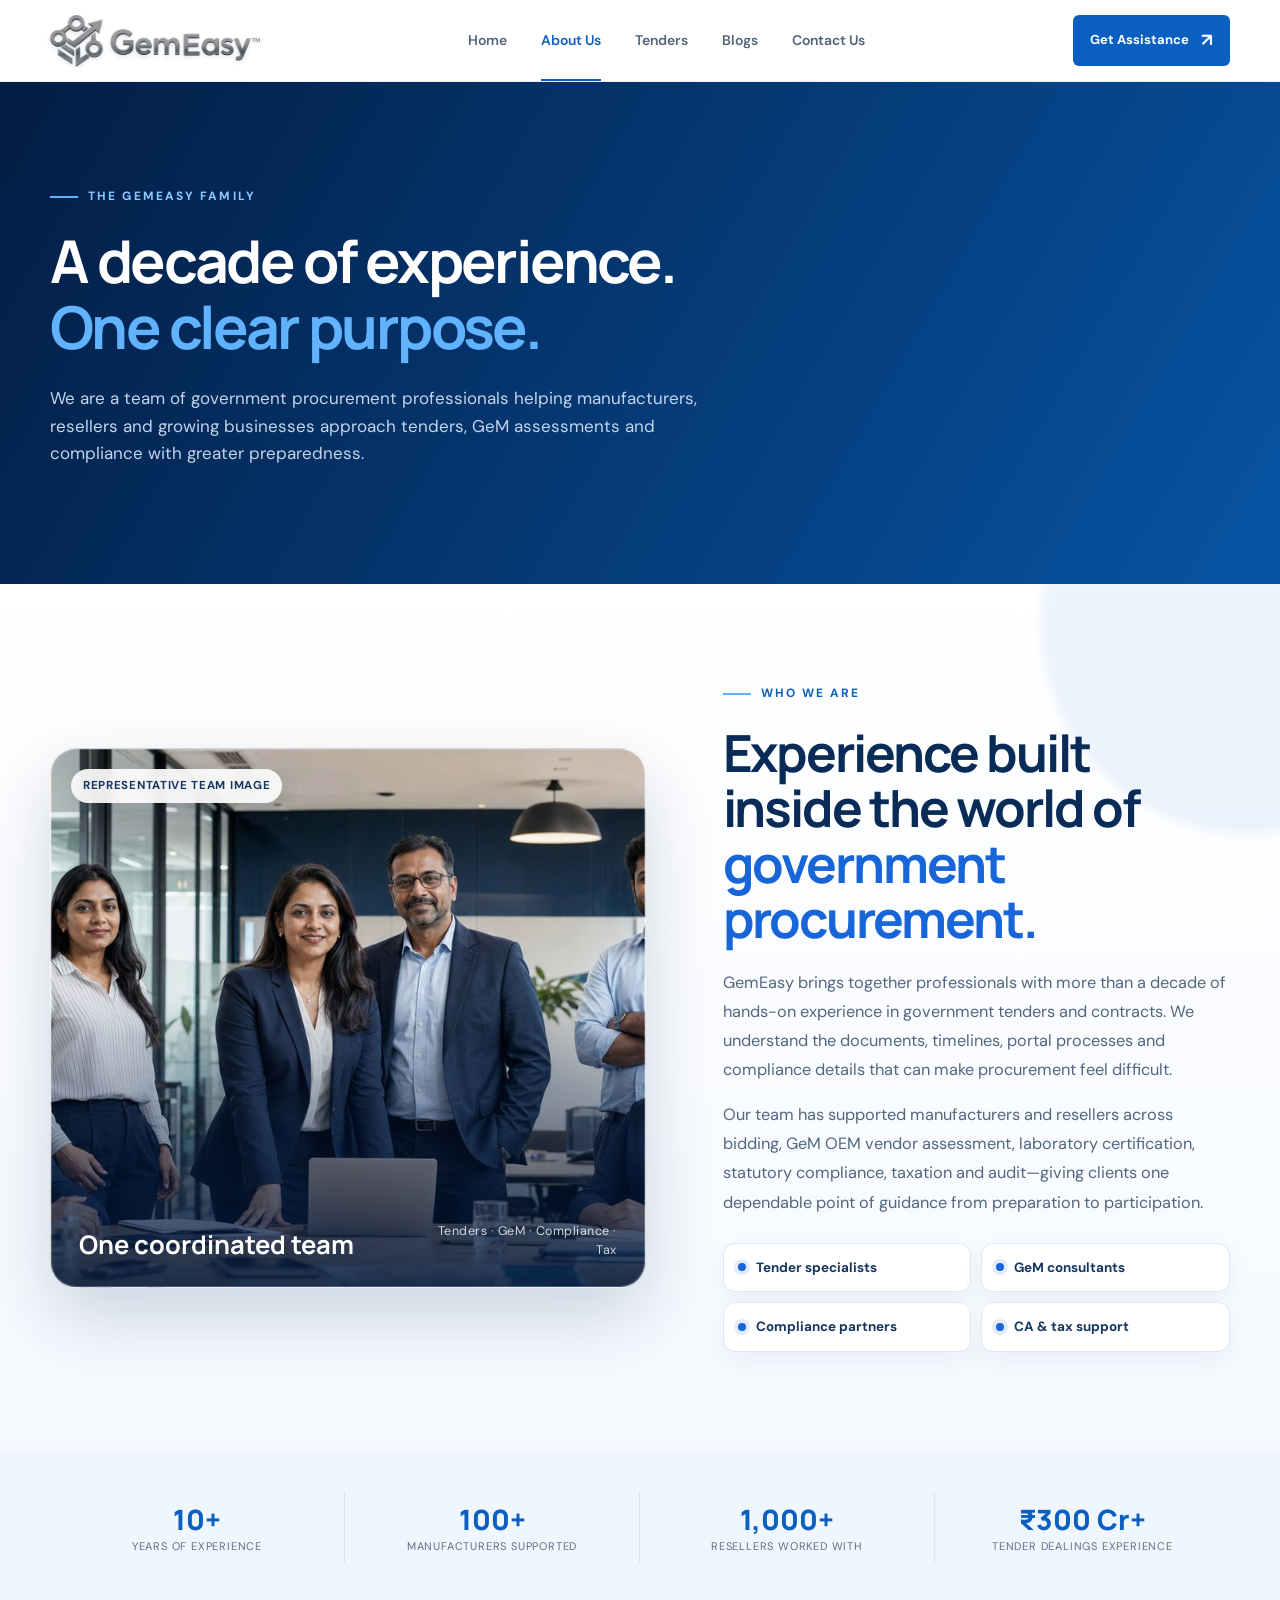
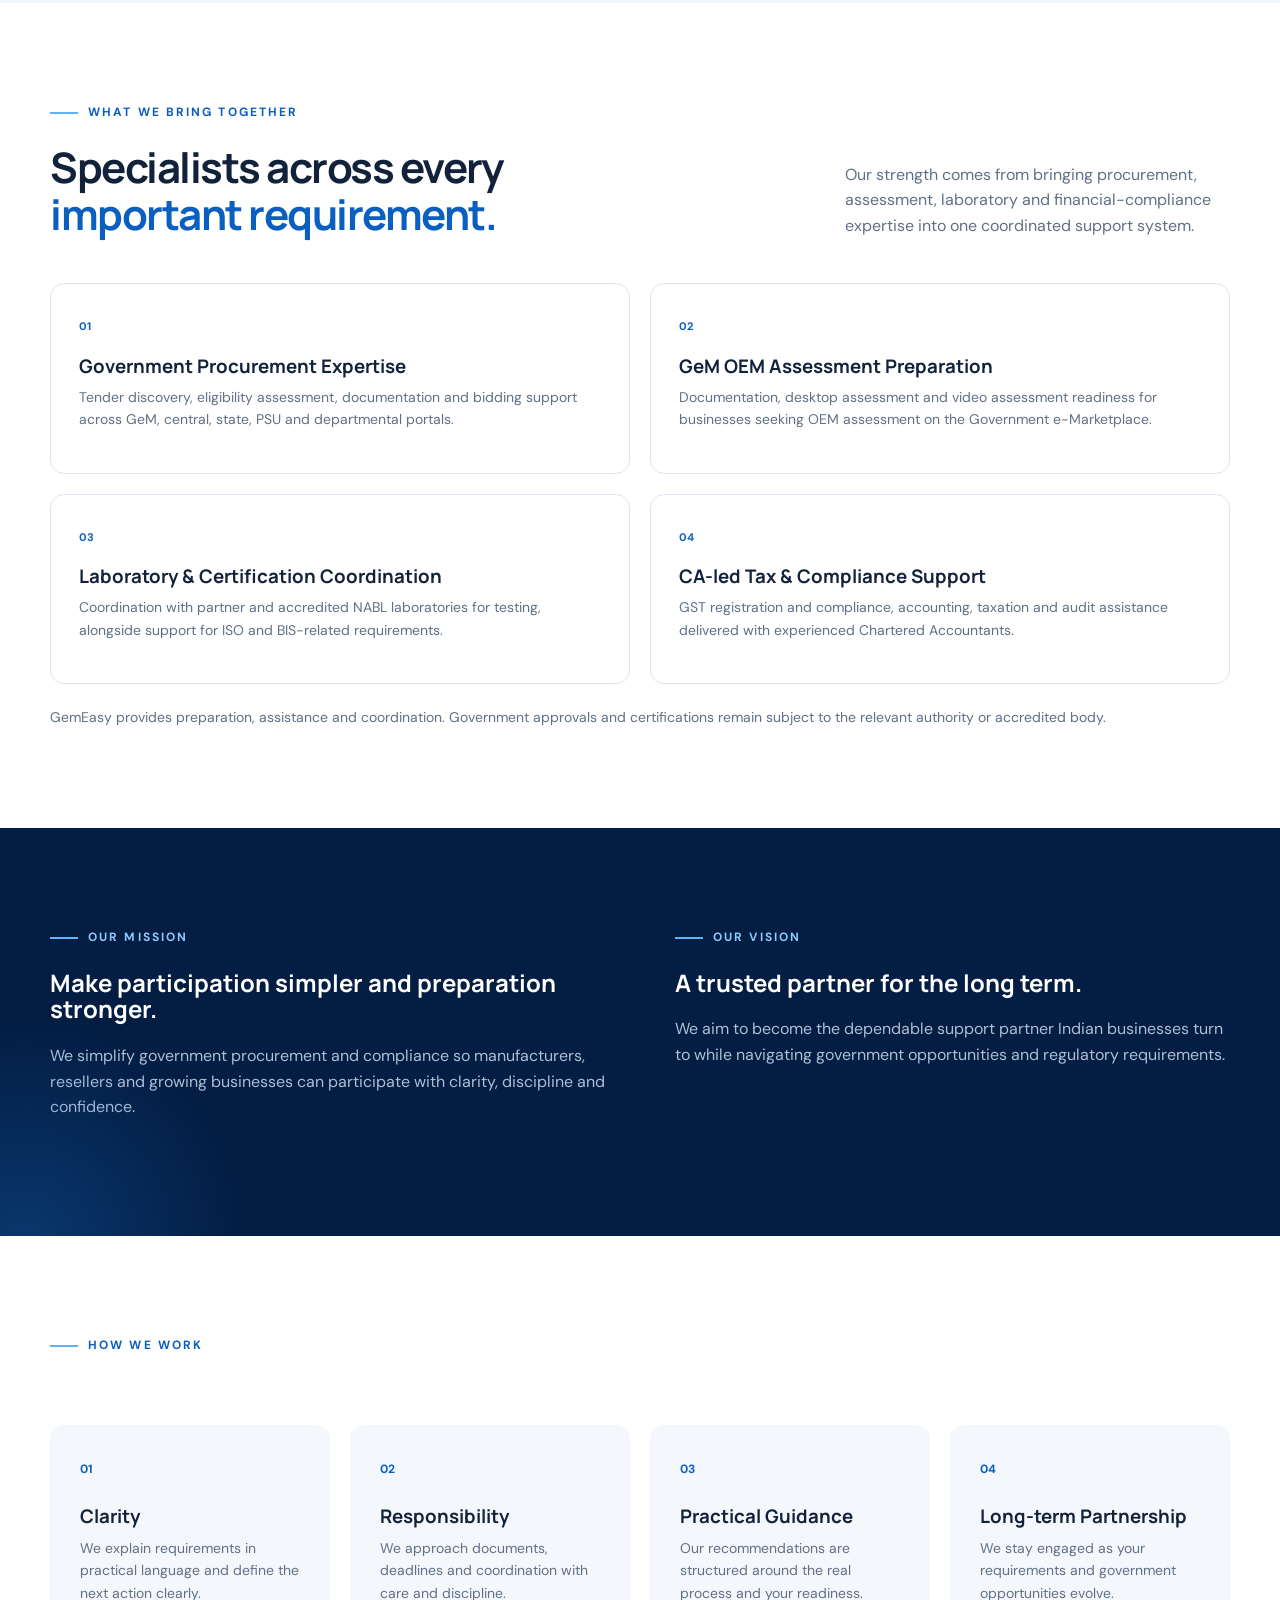
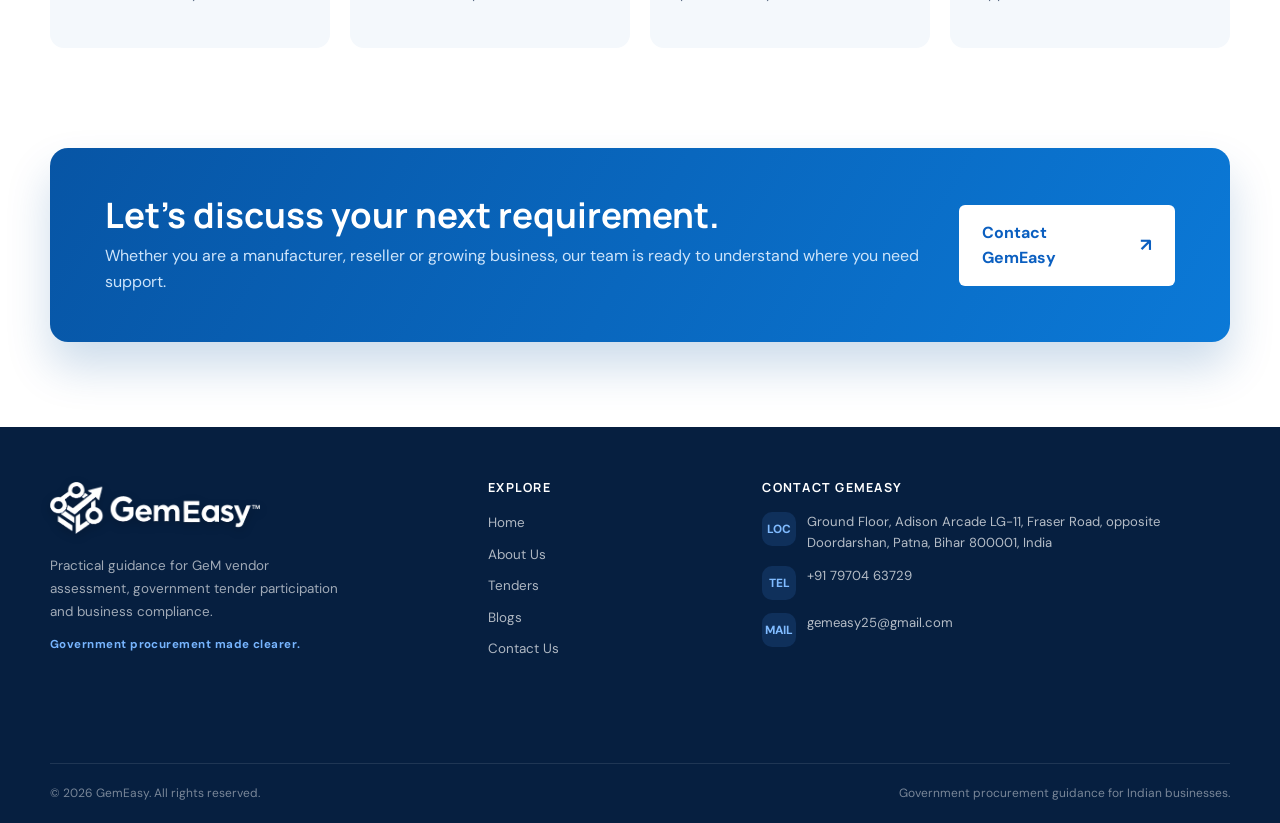
==== about.html @ d72994c8 "Load restored About page design" ====
<!doctype html><html lang="en-IN"><head><meta charset="UTF-8"><meta name="viewport" content="width=device-width,initial-scale=1"><title>About GemEasy | GeM & Government Tender Consultants</title><meta name="description" content="Meet GemEasy’s government procurement specialists with 10+ years of experience supporting manufacturers and resellers across GeM, tenders and compliance."><meta name="robots" content="index,follow,max-image-preview:large,max-snippet:-1,max-video-preview:-1"><link rel="canonical" href="https://junaitmallick123.github.io/gemeasy-website/about.html"><link rel="alternate" hreflang="en-in" href="https://junaitmallick123.github.io/gemeasy-website/about.html"><meta property="og:locale" content="en_IN"><meta property="og:type" content="website"><meta property="og:site_name" content="GemEasy"><meta property="og:title" content="About GemEasy | GeM & Government Tender Consultants"><meta property="og:description" content="Meet GemEasy’s government procurement specialists with 10+ years of experience supporting manufacturers and resellers across GeM, tenders and compliance."><meta property="og:url" content="https://junaitmallick123.github.io/gemeasy-website/about.html"><meta property="og:image" content="https://junaitmallick123.github.io/gemeasy-website/assets/gemeasy-logo.png"><meta property="og:image:alt" content="GemEasy government procurement consultancy"><meta name="twitter:card" content="summary_large_image"><meta name="twitter:title" content="About GemEasy | GeM & Government Tender Consultants"><meta name="twitter:description" content="Meet GemEasy’s government procurement specialists with 10+ years of experience supporting manufacturers and resellers across GeM, tenders and compliance."><meta name="twitter:image" content="https://junaitmallick123.github.io/gemeasy-website/assets/gemeasy-logo.png"><meta name="theme-color" content="#073f80"><link rel="icon" href="assets/gemeasy-logo.png" type="image/png"><link rel="manifest" href="site.webmanifest"><script type="application/ld+json">{"@context":"https://schema.org","@type":"AboutPage","@id":"https://junaitmallick123.github.io/gemeasy-website/about.html#webpage","url":"https://junaitmallick123.github.io/gemeasy-website/about.html","name":"About GemEasy","description":"Government procurement specialists supporting Indian manufacturers and resellers.","mainEntity":{"@id":"https://junaitmallick123.github.io/gemeasy-website/#organization"},"inLanguage":"en-IN"}</script><link rel="preconnect" href="https://fonts.googleapis.com"><link rel="preconnect" href="https://fonts.gstatic.com" crossorigin><link href="https://fonts.googleapis.com/css2?family=DM+Sans:wght@400;500;600;700&family=Manrope:wght@600;700;800&display=swap" rel="stylesheet"><link rel="stylesheet" href="assets/style-v17.css"></head><body><header class="site-header"><div class="container nav-wrap"><a class="brand" href="index.html"><img src="assets/gemeasy-logo.png" alt="GemEasy"></a><button class="menu-toggle" aria-label="Open navigation"><span></span><span></span><span></span></button><nav class="nav-links"><a href="index.html">Home</a><a class="active" href="about.html">About Us</a><a href="tenders.html">Tenders</a><a href="blogs.html">Blogs</a><a href="contact.html">Contact Us</a></nav><a class="button button-small nav-cta" href="contact.html">Get Assistance <span>↗</span></a></div></header><main><section class="page-hero"><div class="container"><div class="eyebrow light"><span></span> The GemEasy Family</div><h1>A decade of experience.<br><em>One clear purpose.</em></h1><p>We are a team of government procurement professionals helping manufacturers, resellers and growing businesses approach tenders, GeM assessments and compliance with greater preparedness.</p></div></section><section class="section about-story-section"><div class="container about-story-layout"><div class="about-team-photo" role="img" aria-label="Representative image of a professional Indian business advisory team"><div class="team-photo-label">Representative team image</div><div class="team-photo-note"><strong>One coordinated team</strong><span>Tenders · GeM · Compliance · Tax</span></div></div><div class="about-story-copy"><div class="eyebrow dark"><span></span> Who We Are</div><h2>Experience built inside the world of <em>government procurement.</em></h2><p>GemEasy brings together professionals with more than a decade of hands-on experience in government tenders and contracts. We understand the documents, timelines, portal processes and compliance details that can make procurement feel difficult.</p><p>Our team has supported manufacturers and resellers across bidding, GeM OEM vendor assessment, laboratory certification, statutory compliance, taxation and audit—giving clients one dependable point of guidance from preparation to participation.</p><div class="team-disciplines"><div class="team-discipline"><i></i>Tender specialists</div><div class="team-discipline"><i></i>GeM consultants</div><div class="team-discipline"><i></i>Compliance partners</div><div class="team-discipline"><i></i>CA &amp; tax support</div></div></div></div></section><section class="about-stats"><div class="container stats-grid"><div><strong>10+</strong><span>Years of Experience</span></div><div><strong>100+</strong><span>Manufacturers Supported</span></div><div><strong>1,000+</strong><span>Resellers Worked With</span></div><div><strong>₹300 Cr+</strong><span>Tender Dealings Experience</span></div></div></section><section class="section"><div class="container"><div class="section-heading"><div><div class="eyebrow dark"><span></span> What We Bring Together</div><h2>Specialists across every<br><em>important requirement.</em></h2></div><p>Our strength comes from bringing procurement, assessment, laboratory and financial-compliance expertise into one coordinated support system.</p></div><div class="capability-grid"><article><b>01</b><h3>Government Procurement Expertise</h3><p>Tender discovery, eligibility assessment, documentation and bidding support across GeM, central, state, PSU and departmental portals.</p></article><article><b>02</b><h3>GeM OEM Assessment Preparation</h3><p>Documentation, desktop assessment and video assessment readiness for businesses seeking OEM assessment on the Government e-Marketplace.</p></article><article><b>03</b><h3>Laboratory & Certification Coordination</h3><p>Coordination with partner and accredited NABL laboratories for testing, alongside support for ISO and BIS-related requirements.</p></article><article><b>04</b><h3>CA-led Tax & Compliance Support</h3><p>GST registration and compliance, accounting, taxation and audit assistance delivered with experienced Chartered Accountants.</p></article></div><p class="disclaimer">GemEasy provides preparation, assistance and coordination. Government approvals and certifications remain subject to the relevant authority or accredited body.</p></div></section><section class="process-section section"><div class="container mission-grid"><div><div class="eyebrow light"><span></span> Our Mission</div><h2>Make participation simpler and preparation stronger.</h2><p>We simplify government procurement and compliance so manufacturers, resellers and growing businesses can participate with clarity, discipline and confidence.</p></div><div><div class="eyebrow light"><span></span> Our Vision</div><h2>A trusted partner for the long term.</h2><p>We aim to become the dependable support partner Indian businesses turn to while navigating government opportunities and regulatory requirements.</p></div></div></section><section class="section"><div class="container"><div class="eyebrow dark"><span></span> How We Work</div><div class="value-grid four"><article><b>01</b><h3>Clarity</h3><p>We explain requirements in practical language and define the next action clearly.</p></article><article><b>02</b><h3>Responsibility</h3><p>We approach documents, deadlines and coordination with care and discipline.</p></article><article><b>03</b><h3>Practical Guidance</h3><p>Our recommendations are structured around the real process and your readiness.</p></article><article><b>04</b><h3>Long-term Partnership</h3><p>We stay engaged as your requirements and government opportunities evolve.</p></article></div></div></section><section class="cta-section"><div class="container cta-box"><div><h2>Let’s discuss your next requirement.</h2><p>Whether you are a manufacturer, reseller or growing business, our team is ready to understand where you need support.</p></div><a class="button button-white" href="contact.html">Contact GemEasy <span>↗</span></a></div></section></main><footer class="site-footer"><div class="container footer-main"><div class="footer-brand"><a class="brand footer-logo" href="index.html" aria-label="GemEasy home"></a><p>Practical guidance for GeM vendor assessment, government tender participation and business compliance.</p><span class="footer-tagline">Government procurement made clearer.</span></div><div class="footer-column"><h3>Explore</h3><div class="footer-links"><a href="index.html">Home</a><a href="about.html">About Us</a><a href="tenders.html">Tenders</a><a href="blogs.html">Blogs</a><a href="contact.html">Contact Us</a></div></div><div class="footer-column footer-contact"><h3>Contact GemEasy</h3><div class="footer-contact-list"><a class="footer-contact-item" href="https://www.google.com/maps/search/?api=1&query=Ground%20Floor%2C%20Adison%20Arcade%20LG-11%2C%20Fraser%20Road%2C%20opposite%20Doordarshan%2C%20Patna%2C%20Bihar%20800001%2C%20India" target="_blank" rel="noopener noreferrer"><i>LOC</i><span>Ground Floor, Adison Arcade LG-11, Fraser Road, opposite Doordarshan, Patna, Bihar 800001, India</span></a><a class="footer-contact-item" href="tel:+917970463729"><i>TEL</i><span>+91 79704 63729</span></a><a class="footer-contact-item" href="mailto:gemeasy25@gmail.com"><i>MAIL</i><span>gemeasy25@gmail.com</span></a></div></div></div><div class="container footer-bottom"><span>© 2026 GemEasy. All rights reserved.</span><span>Government procurement guidance for Indian businesses.</span></div></footer><script src="assets/script.js"></script></body></html>
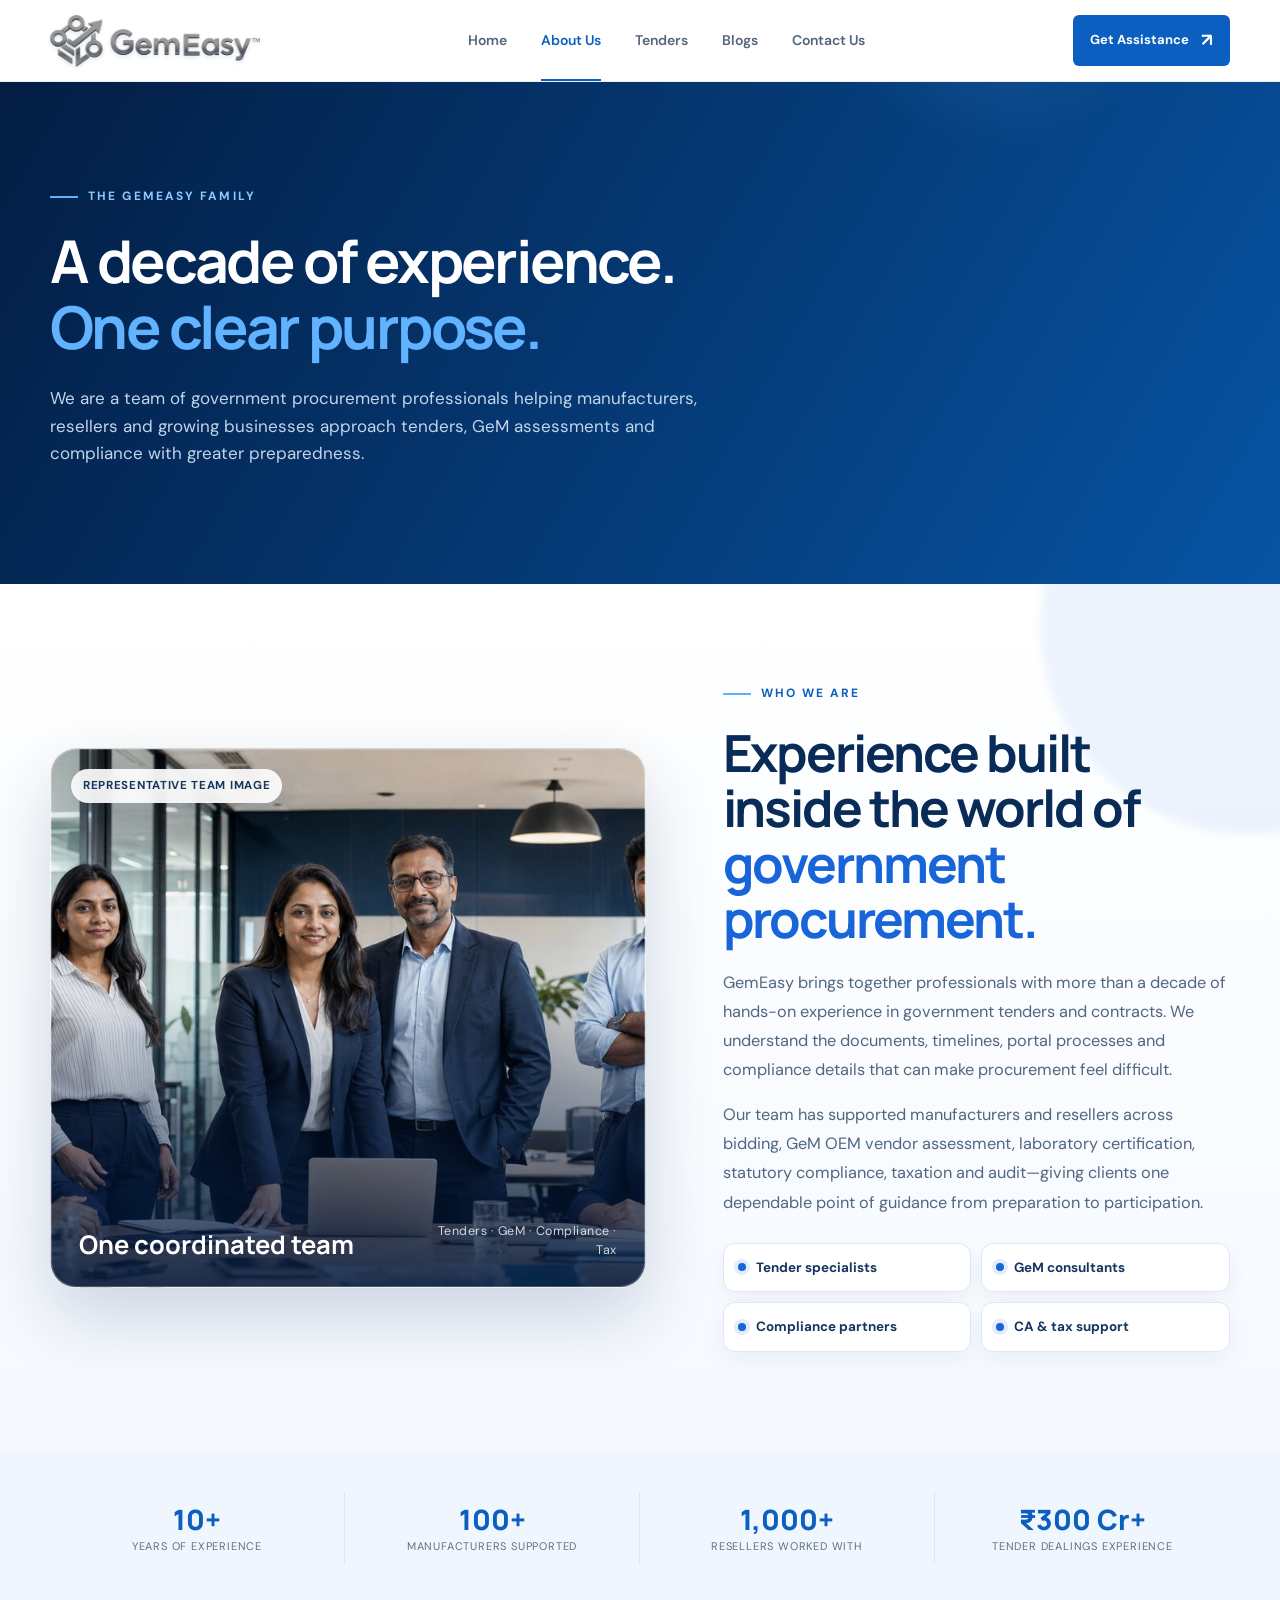
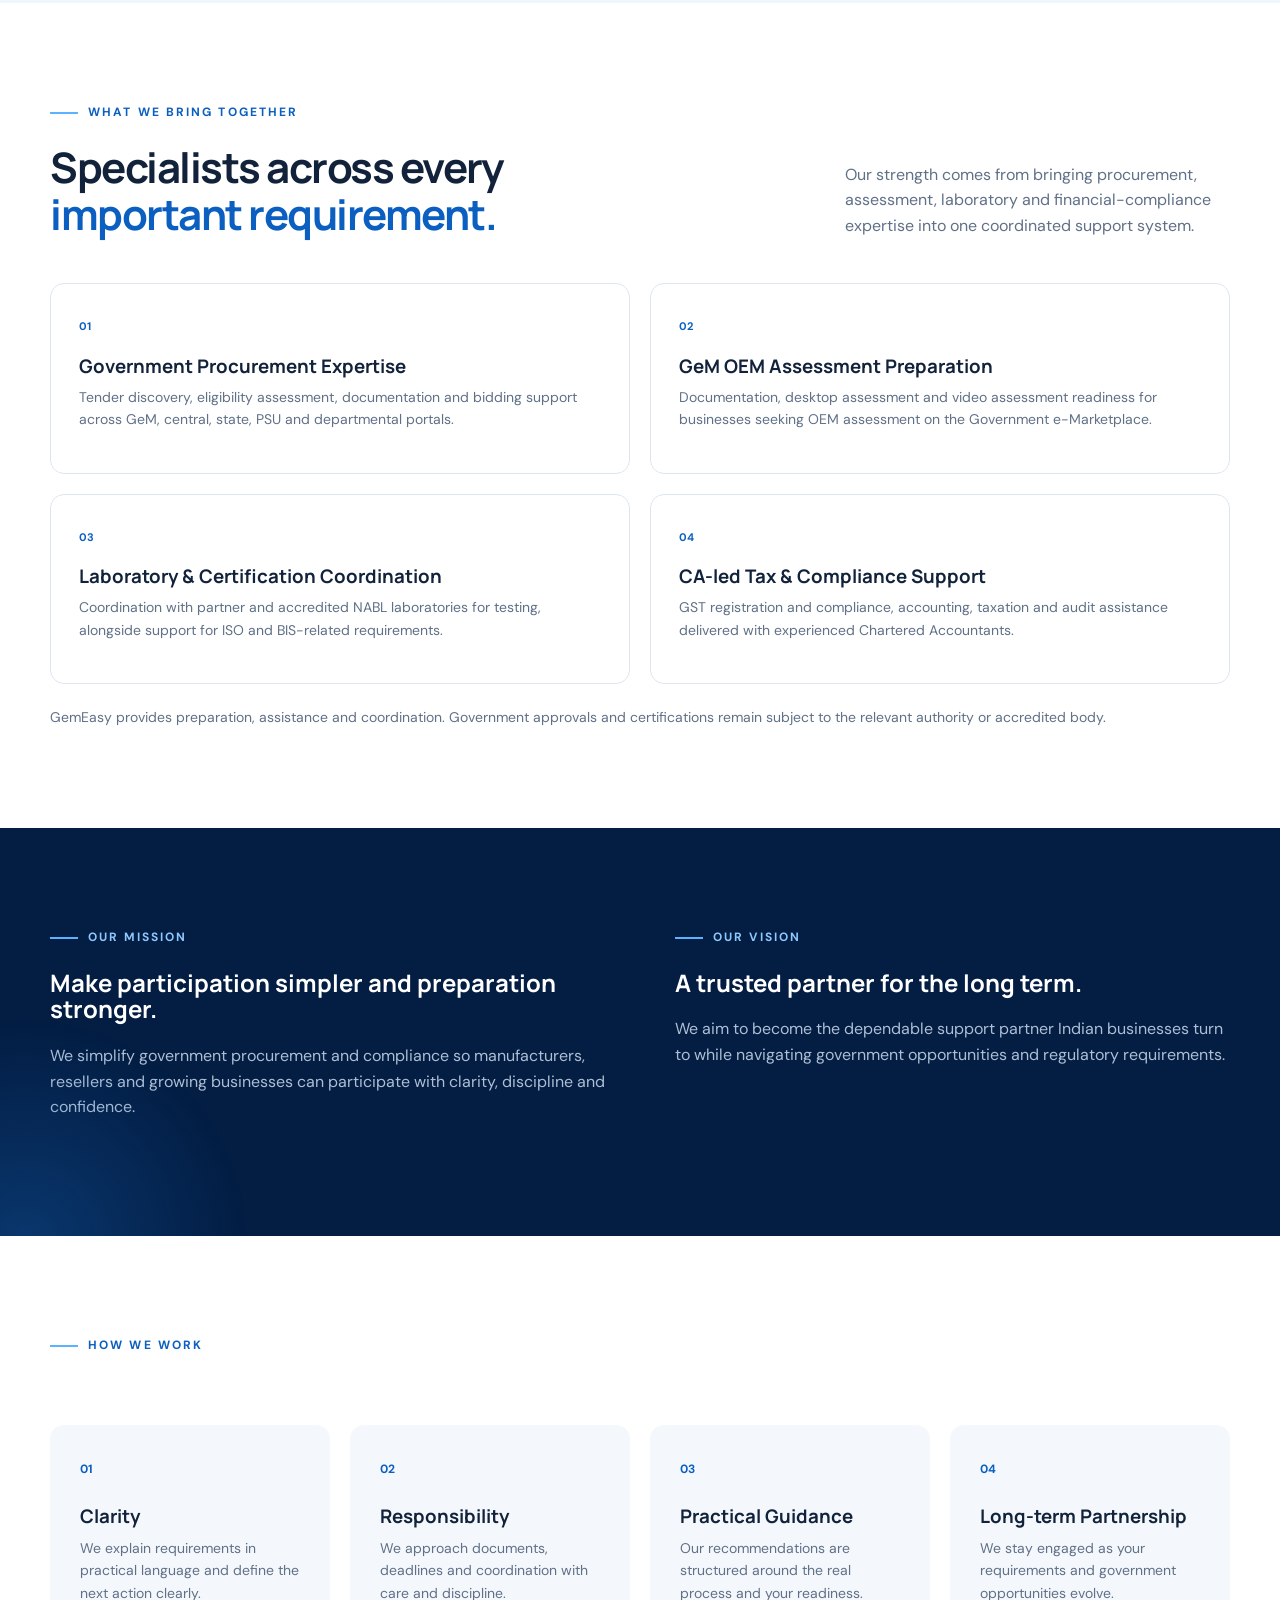
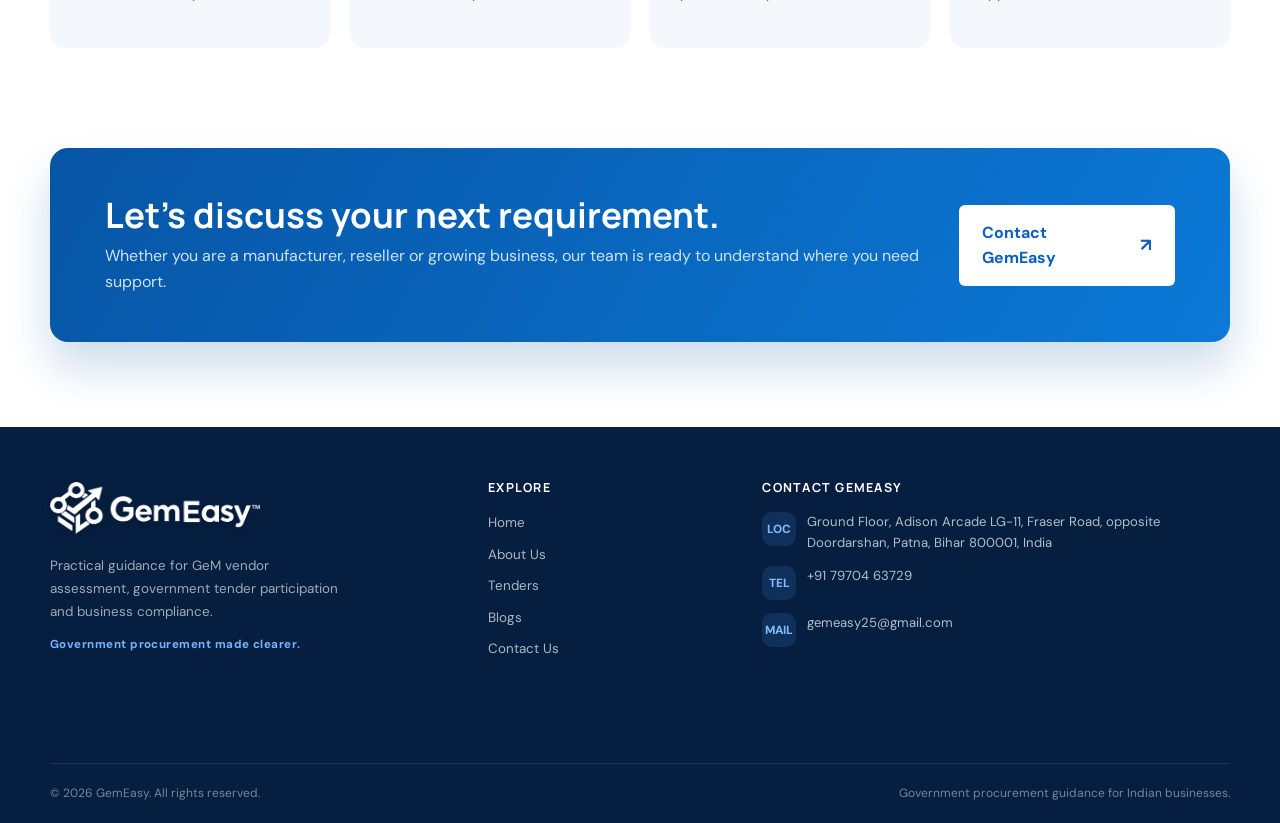
==== commit 8fcea857: "Enable accessible motion design across website" ====
--- a/about.html
+++ b/about.html
@@ -1 +1 @@
-<!doctype html><html lang="en-IN"><head><meta charset="UTF-8"><meta name="viewport" content="width=device-width,initial-scale=1"><title>About GemEasy | GeM & Government Tender Consultants</title><meta name="description" content="Meet GemEasy’s government procurement specialists with 10+ years of experience supporting manufacturers and resellers across GeM, tenders and compliance."><meta name="robots" content="index,follow,max-image-preview:large,max-snippet:-1,max-video-preview:-1"><link rel="canonical" href="https://junaitmallick123.github.io/gemeasy-website/about.html"><link rel="alternate" hreflang="en-in" href="https://junaitmallick123.github.io/gemeasy-website/about.html"><meta property="og:locale" content="en_IN"><meta property="og:type" content="website"><meta property="og:site_name" content="GemEasy"><meta property="og:title" content="About GemEasy | GeM & Government Tender Consultants"><meta property="og:description" content="Meet GemEasy’s government procurement specialists with 10+ years of experience supporting manufacturers and resellers across GeM, tenders and compliance."><meta property="og:url" content="https://junaitmallick123.github.io/gemeasy-website/about.html"><meta property="og:image" content="https://junaitmallick123.github.io/gemeasy-website/assets/gemeasy-logo.png"><meta property="og:image:alt" content="GemEasy government procurement consultancy"><meta name="twitter:card" content="summary_large_image"><meta name="twitter:title" content="About GemEasy | GeM & Government Tender Consultants"><meta name="twitter:description" content="Meet GemEasy’s government procurement specialists with 10+ years of experience supporting manufacturers and resellers across GeM, tenders and compliance."><meta name="twitter:image" content="https://junaitmallick123.github.io/gemeasy-website/assets/gemeasy-logo.png"><meta name="theme-color" content="#073f80"><link rel="icon" href="assets/gemeasy-logo.png" type="image/png"><link rel="manifest" href="site.webmanifest"><script type="application/ld+json">{"@context":"https://schema.org","@type":"AboutPage","@id":"https://junaitmallick123.github.io/gemeasy-website/about.html#webpage","url":"https://junaitmallick123.github.io/gemeasy-website/about.html","name":"About GemEasy","description":"Government procurement specialists supporting Indian manufacturers and resellers.","mainEntity":{"@id":"https://junaitmallick123.github.io/gemeasy-website/#organization"},"inLanguage":"en-IN"}</script><link rel="preconnect" href="https://fonts.googleapis.com"><link rel="preconnect" href="https://fonts.gstatic.com" crossorigin><link href="https://fonts.googleapis.com/css2?family=DM+Sans:wght@400;500;600;700&family=Manrope:wght@600;700;800&display=swap" rel="stylesheet"><link rel="stylesheet" href="assets/style-v17.css"></head><body><header class="site-header"><div class="container nav-wrap"><a class="brand" href="index.html"><img src="assets/gemeasy-logo.png" alt="GemEasy"></a><button class="menu-toggle" aria-label="Open navigation"><span></span><span></span><span></span></button><nav class="nav-links"><a href="index.html">Home</a><a class="active" href="about.html">About Us</a><a href="tenders.html">Tenders</a><a href="blogs.html">Blogs</a><a href="contact.html">Contact Us</a></nav><a class="button button-small nav-cta" href="contact.html">Get Assistance <span>↗</span></a></div></header><main><section class="page-hero"><div class="container"><div class="eyebrow light"><span></span> The GemEasy Family</div><h1>A decade of experience.<br><em>One clear purpose.</em></h1><p>We are a team of government procurement professionals helping manufacturers, resellers and growing businesses approach tenders, GeM assessments and compliance with greater preparedness.</p></div></section><section class="section about-story-section"><div class="container about-story-layout"><div class="about-team-photo" role="img" aria-label="Representative image of a professional Indian business advisory team"><div class="team-photo-label">Representative team image</div><div class="team-photo-note"><strong>One coordinated team</strong><span>Tenders · GeM · Compliance · Tax</span></div></div><div class="about-story-copy"><div class="eyebrow dark"><span></span> Who We Are</div><h2>Experience built inside the world of <em>government procurement.</em></h2><p>GemEasy brings together professionals with more than a decade of hands-on experience in government tenders and contracts. We understand the documents, timelines, portal processes and compliance details that can make procurement feel difficult.</p><p>Our team has supported manufacturers and resellers across bidding, GeM OEM vendor assessment, laboratory certification, statutory compliance, taxation and audit—giving clients one dependable point of guidance from preparation to participation.</p><div class="team-disciplines"><div class="team-discipline"><i></i>Tender specialists</div><div class="team-discipline"><i></i>GeM consultants</div><div class="team-discipline"><i></i>Compliance partners</div><div class="team-discipline"><i></i>CA &amp; tax support</div></div></div></div></section><section class="about-stats"><div class="container stats-grid"><div><strong>10+</strong><span>Years of Experience</span></div><div><strong>100+</strong><span>Manufacturers Supported</span></div><div><strong>1,000+</strong><span>Resellers Worked With</span></div><div><strong>₹300 Cr+</strong><span>Tender Dealings Experience</span></div></div></section><section class="section"><div class="container"><div class="section-heading"><div><div class="eyebrow dark"><span></span> What We Bring Together</div><h2>Specialists across every<br><em>important requirement.</em></h2></div><p>Our strength comes from bringing procurement, assessment, laboratory and financial-compliance expertise into one coordinated support system.</p></div><div class="capability-grid"><article><b>01</b><h3>Government Procurement Expertise</h3><p>Tender discovery, eligibility assessment, documentation and bidding support across GeM, central, state, PSU and departmental portals.</p></article><article><b>02</b><h3>GeM OEM Assessment Preparation</h3><p>Documentation, desktop assessment and video assessment readiness for businesses seeking OEM assessment on the Government e-Marketplace.</p></article><article><b>03</b><h3>Laboratory & Certification Coordination</h3><p>Coordination with partner and accredited NABL laboratories for testing, alongside support for ISO and BIS-related requirements.</p></article><article><b>04</b><h3>CA-led Tax & Compliance Support</h3><p>GST registration and compliance, accounting, taxation and audit assistance delivered with experienced Chartered Accountants.</p></article></div><p class="disclaimer">GemEasy provides preparation, assistance and coordination. Government approvals and certifications remain subject to the relevant authority or accredited body.</p></div></section><section class="process-section section"><div class="container mission-grid"><div><div class="eyebrow light"><span></span> Our Mission</div><h2>Make participation simpler and preparation stronger.</h2><p>We simplify government procurement and compliance so manufacturers, resellers and growing businesses can participate with clarity, discipline and confidence.</p></div><div><div class="eyebrow light"><span></span> Our Vision</div><h2>A trusted partner for the long term.</h2><p>We aim to become the dependable support partner Indian businesses turn to while navigating government opportunities and regulatory requirements.</p></div></div></section><section class="section"><div class="container"><div class="eyebrow dark"><span></span> How We Work</div><div class="value-grid four"><article><b>01</b><h3>Clarity</h3><p>We explain requirements in practical language and define the next action clearly.</p></article><article><b>02</b><h3>Responsibility</h3><p>We approach documents, deadlines and coordination with care and discipline.</p></article><article><b>03</b><h3>Practical Guidance</h3><p>Our recommendations are structured around the real process and your readiness.</p></article><article><b>04</b><h3>Long-term Partnership</h3><p>We stay engaged as your requirements and government opportunities evolve.</p></article></div></div></section><section class="cta-section"><div class="container cta-box"><div><h2>Let’s discuss your next requirement.</h2><p>Whether you are a manufacturer, reseller or growing business, our team is ready to understand where you need support.</p></div><a class="button button-white" href="contact.html">Contact GemEasy <span>↗</span></a></div></section></main><footer class="site-footer"><div class="container footer-main"><div class="footer-brand"><a class="brand footer-logo" href="index.html" aria-label="GemEasy home"></a><p>Practical guidance for GeM vendor assessment, government tender participation and business compliance.</p><span class="footer-tagline">Government procurement made clearer.</span></div><div class="footer-column"><h3>Explore</h3><div class="footer-links"><a href="index.html">Home</a><a href="about.html">About Us</a><a href="tenders.html">Tenders</a><a href="blogs.html">Blogs</a><a href="contact.html">Contact Us</a></div></div><div class="footer-column footer-contact"><h3>Contact GemEasy</h3><div class="footer-contact-list"><a class="footer-contact-item" href="https://www.google.com/maps/search/?api=1&query=Ground%20Floor%2C%20Adison%20Arcade%20LG-11%2C%20Fraser%20Road%2C%20opposite%20Doordarshan%2C%20Patna%2C%20Bihar%20800001%2C%20India" target="_blank" rel="noopener noreferrer"><i>LOC</i><span>Ground Floor, Adison Arcade LG-11, Fraser Road, opposite Doordarshan, Patna, Bihar 800001, India</span></a><a class="footer-contact-item" href="tel:+917970463729"><i>TEL</i><span>+91 79704 63729</span></a><a class="footer-contact-item" href="mailto:gemeasy25@gmail.com"><i>MAIL</i><span>gemeasy25@gmail.com</span></a></div></div></div><div class="container footer-bottom"><span>© 2026 GemEasy. All rights reserved.</span><span>Government procurement guidance for Indian businesses.</span></div></footer><script src="assets/script.js"></script></body></html>
+<!doctype html><html lang="en-IN"><head><meta charset="UTF-8"><meta name="viewport" content="width=device-width,initial-scale=1"><title>About GemEasy | GeM & Government Tender Consultants</title><meta name="description" content="Meet GemEasy’s government procurement specialists with 10+ years of experience supporting manufacturers and resellers across GeM, tenders and compliance."><meta name="robots" content="index,follow,max-image-preview:large,max-snippet:-1,max-video-preview:-1"><link rel="canonical" href="https://junaitmallick123.github.io/gemeasy-website/about.html"><link rel="alternate" hreflang="en-in" href="https://junaitmallick123.github.io/gemeasy-website/about.html"><meta property="og:locale" content="en_IN"><meta property="og:type" content="website"><meta property="og:site_name" content="GemEasy"><meta property="og:title" content="About GemEasy | GeM & Government Tender Consultants"><meta property="og:description" content="Meet GemEasy’s government procurement specialists with 10+ years of experience supporting manufacturers and resellers across GeM, tenders and compliance."><meta property="og:url" content="https://junaitmallick123.github.io/gemeasy-website/about.html"><meta property="og:image" content="https://junaitmallick123.github.io/gemeasy-website/assets/gemeasy-logo.png"><meta property="og:image:alt" content="GemEasy government procurement consultancy"><meta name="twitter:card" content="summary_large_image"><meta name="twitter:title" content="About GemEasy | GeM & Government Tender Consultants"><meta name="twitter:description" content="Meet GemEasy’s government procurement specialists with 10+ years of experience supporting manufacturers and resellers across GeM, tenders and compliance."><meta name="twitter:image" content="https://junaitmallick123.github.io/gemeasy-website/assets/gemeasy-logo.png"><meta name="theme-color" content="#073f80"><link rel="icon" href="assets/gemeasy-logo.png" type="image/png"><link rel="manifest" href="site.webmanifest"><script type="application/ld+json">{"@context":"https://schema.org","@type":"AboutPage","@id":"https://junaitmallick123.github.io/gemeasy-website/about.html#webpage","url":"https://junaitmallick123.github.io/gemeasy-website/about.html","name":"About GemEasy","description":"Government procurement specialists supporting Indian manufacturers and resellers.","mainEntity":{"@id":"https://junaitmallick123.github.io/gemeasy-website/#organization"},"inLanguage":"en-IN"}</script><link rel="preconnect" href="https://fonts.googleapis.com"><link rel="preconnect" href="https://fonts.gstatic.com" crossorigin><link href="https://fonts.googleapis.com/css2?family=DM+Sans:wght@400;500;600;700&family=Manrope:wght@600;700;800&display=swap" rel="stylesheet"><link rel="stylesheet" href="assets/style-v17.css"><link rel="stylesheet" href="assets/motion.css"></head><body><header class="site-header"><div class="container nav-wrap"><a class="brand" href="index.html"><img src="assets/gemeasy-logo.png" alt="GemEasy"></a><button class="menu-toggle" aria-label="Open navigation"><span></span><span></span><span></span></button><nav class="nav-links"><a href="index.html">Home</a><a class="active" href="about.html">About Us</a><a href="tenders.html">Tenders</a><a href="blogs.html">Blogs</a><a href="contact.html">Contact Us</a></nav><a class="button button-small nav-cta" href="contact.html">Get Assistance <span>↗</span></a></div></header><main><section class="page-hero"><div class="container"><div class="eyebrow light"><span></span> The GemEasy Family</div><h1>A decade of experience.<br><em>One clear purpose.</em></h1><p>We are a team of government procurement professionals helping manufacturers, resellers and growing businesses approach tenders, GeM assessments and compliance with greater preparedness.</p></div></section><section class="section about-story-section"><div class="container about-story-layout"><div class="about-team-photo" role="img" aria-label="Representative image of a professional Indian business advisory team"><div class="team-photo-label">Representative team image</div><div class="team-photo-note"><strong>One coordinated team</strong><span>Tenders · GeM · Compliance · Tax</span></div></div><div class="about-story-copy"><div class="eyebrow dark"><span></span> Who We Are</div><h2>Experience built inside the world of <em>government procurement.</em></h2><p>GemEasy brings together professionals with more than a decade of hands-on experience in government tenders and contracts. We understand the documents, timelines, portal processes and compliance details that can make procurement feel difficult.</p><p>Our team has supported manufacturers and resellers across bidding, GeM OEM vendor assessment, laboratory certification, statutory compliance, taxation and audit—giving clients one dependable point of guidance from preparation to participation.</p><div class="team-disciplines"><div class="team-discipline"><i></i>Tender specialists</div><div class="team-discipline"><i></i>GeM consultants</div><div class="team-discipline"><i></i>Compliance partners</div><div class="team-discipline"><i></i>CA &amp; tax support</div></div></div></div></section><section class="about-stats"><div class="container stats-grid"><div><strong>10+</strong><span>Years of Experience</span></div><div><strong>100+</strong><span>Manufacturers Supported</span></div><div><strong>1,000+</strong><span>Resellers Worked With</span></div><div><strong>₹300 Cr+</strong><span>Tender Dealings Experience</span></div></div></section><section class="section"><div class="container"><div class="section-heading"><div><div class="eyebrow dark"><span></span> What We Bring Together</div><h2>Specialists across every<br><em>important requirement.</em></h2></div><p>Our strength comes from bringing procurement, assessment, laboratory and financial-compliance expertise into one coordinated support system.</p></div><div class="capability-grid"><article><b>01</b><h3>Government Procurement Expertise</h3><p>Tender discovery, eligibility assessment, documentation and bidding support across GeM, central, state, PSU and departmental portals.</p></article><article><b>02</b><h3>GeM OEM Assessment Preparation</h3><p>Documentation, desktop assessment and video assessment readiness for businesses seeking OEM assessment on the Government e-Marketplace.</p></article><article><b>03</b><h3>Laboratory & Certification Coordination</h3><p>Coordination with partner and accredited NABL laboratories for testing, alongside support for ISO and BIS-related requirements.</p></article><article><b>04</b><h3>CA-led Tax & Compliance Support</h3><p>GST registration and compliance, accounting, taxation and audit assistance delivered with experienced Chartered Accountants.</p></article></div><p class="disclaimer">GemEasy provides preparation, assistance and coordination. Government approvals and certifications remain subject to the relevant authority or accredited body.</p></div></section><section class="process-section section"><div class="container mission-grid"><div><div class="eyebrow light"><span></span> Our Mission</div><h2>Make participation simpler and preparation stronger.</h2><p>We simplify government procurement and compliance so manufacturers, resellers and growing businesses can participate with clarity, discipline and confidence.</p></div><div><div class="eyebrow light"><span></span> Our Vision</div><h2>A trusted partner for the long term.</h2><p>We aim to become the dependable support partner Indian businesses turn to while navigating government opportunities and regulatory requirements.</p></div></div></section><section class="section"><div class="container"><div class="eyebrow dark"><span></span> How We Work</div><div class="value-grid four"><article><b>01</b><h3>Clarity</h3><p>We explain requirements in practical language and define the next action clearly.</p></article><article><b>02</b><h3>Responsibility</h3><p>We approach documents, deadlines and coordination with care and discipline.</p></article><article><b>03</b><h3>Practical Guidance</h3><p>Our recommendations are structured around the real process and your readiness.</p></article><article><b>04</b><h3>Long-term Partnership</h3><p>We stay engaged as your requirements and government opportunities evolve.</p></article></div></div></section><section class="cta-section"><div class="container cta-box"><div><h2>Let’s discuss your next requirement.</h2><p>Whether you are a manufacturer, reseller or growing business, our team is ready to understand where you need support.</p></div><a class="button button-white" href="contact.html">Contact GemEasy <span>↗</span></a></div></section></main><footer class="site-footer"><div class="container footer-main"><div class="footer-brand"><a class="brand footer-logo" href="index.html" aria-label="GemEasy home"></a><p>Practical guidance for GeM vendor assessment, government tender participation and business compliance.</p><span class="footer-tagline">Government procurement made clearer.</span></div><div class="footer-column"><h3>Explore</h3><div class="footer-links"><a href="index.html">Home</a><a href="about.html">About Us</a><a href="tenders.html">Tenders</a><a href="blogs.html">Blogs</a><a href="contact.html">Contact Us</a></div></div><div class="footer-column footer-contact"><h3>Contact GemEasy</h3><div class="footer-contact-list"><a class="footer-contact-item" href="https://www.google.com/maps/search/?api=1&query=Ground%20Floor%2C%20Adison%20Arcade%20LG-11%2C%20Fraser%20Road%2C%20opposite%20Doordarshan%2C%20Patna%2C%20Bihar%20800001%2C%20India" target="_blank" rel="noopener noreferrer"><i>LOC</i><span>Ground Floor, Adison Arcade LG-11, Fraser Road, opposite Doordarshan, Patna, Bihar 800001, India</span></a><a class="footer-contact-item" href="tel:+917970463729"><i>TEL</i><span>+91 79704 63729</span></a><a class="footer-contact-item" href="mailto:gemeasy25@gmail.com"><i>MAIL</i><span>gemeasy25@gmail.com</span></a></div></div></div><div class="container footer-bottom"><span>© 2026 GemEasy. All rights reserved.</span><span>Government procurement guidance for Indian businesses.</span></div></footer><script src="assets/script.js"></script><script src="assets/motion.js"></script></body></html>
--- a/assets/motion.css
+++ b/assets/motion.css
@@ -0,0 +1,27 @@
+/* GemEasy lightweight motion system */
+:root{--motion-ease:cubic-bezier(.22,1,.36,1);--motion-fast:420ms;--motion-slow:780ms}
+html{scroll-behavior:smooth}
+.site-header{transition:box-shadow .35s ease,background-color .35s ease,transform .35s ease}
+.site-header.motion-scrolled{box-shadow:0 10px 35px rgba(5,34,72,.1);background:rgba(255,255,255,.96);backdrop-filter:blur(16px)}
+.motion-ready .motion-reveal{opacity:0;transform:translate3d(0,28px,0);transition:opacity var(--motion-slow) var(--motion-ease),transform var(--motion-slow) var(--motion-ease);transition-delay:var(--motion-delay,0ms);will-change:opacity,transform}
+.motion-ready .motion-reveal.motion-left{transform:translate3d(-28px,0,0)}
+.motion-ready .motion-reveal.motion-right{transform:translate3d(28px,0,0)}
+.motion-ready .motion-reveal.is-visible{opacity:1;transform:translate3d(0,0,0);will-change:auto}
+.motion-ready .motion-stagger>*{opacity:0;transform:translate3d(0,22px,0);transition:opacity 650ms var(--motion-ease),transform 650ms var(--motion-ease);transition-delay:calc(var(--motion-index,0) * 75ms)}
+.motion-ready .motion-stagger.is-visible>*{opacity:1;transform:translate3d(0,0,0)}
+.hero-visual,.tender-status-card,.about-team-photo{transform:translate3d(var(--motion-x,0),var(--motion-y,0),0);transition:transform 500ms var(--motion-ease)}
+.motion-ready .hero-visual.is-floating,.motion-ready .tender-status-card.is-floating{animation:gentleFloat 6.5s ease-in-out infinite}
+.motion-ready .about-team-photo.is-floating{animation:gentleFloatSmall 7.5s ease-in-out infinite}
+@keyframes gentleFloat{0%,100%{translate:0 0}50%{translate:0 -9px}}
+@keyframes gentleFloatSmall{0%,100%{translate:0 0}50%{translate:0 -6px}}
+.page-hero:before,.tender-hero:before{content:"";position:absolute;width:360px;height:360px;border-radius:50%;right:8%;top:-210px;background:radial-gradient(circle,rgba(94,169,255,.22),rgba(94,169,255,0) 70%);pointer-events:none;animation:ambientDrift 10s ease-in-out infinite alternate}
+@keyframes ambientDrift{to{transform:translate3d(-55px,35px,0) scale(1.12)}}
+.button{position:relative;overflow:hidden;transition:transform .28s var(--motion-ease),box-shadow .28s ease,background-color .28s ease}
+.button:hover{transform:translateY(-2px);box-shadow:0 13px 30px rgba(8,71,152,.18)}
+.button:after{content:"";position:absolute;top:-80%;left:-45%;width:28%;height:250%;background:linear-gradient(90deg,transparent,rgba(255,255,255,.28),transparent);transform:rotate(18deg) translateX(-220%);transition:transform .7s var(--motion-ease);pointer-events:none}
+.button:hover:after{transform:rotate(18deg) translateX(620%)}
+.service-card,.tender-type-card,.guide-card-new,.news-card,.value-card,.capability-card,.direct-contact-card{transition:transform .34s var(--motion-ease),box-shadow .34s ease,border-color .34s ease}
+.service-card:hover,.capability-card:hover,.value-card:hover{transform:translateY(-6px);box-shadow:0 22px 48px rgba(8,39,82,.11)}
+.brand{transition:transform .3s var(--motion-ease),filter .3s ease}.brand:hover{transform:translateY(-1px) scale(1.015)}
+@media(max-width:760px){.motion-ready .motion-reveal,.motion-ready .motion-reveal.motion-left,.motion-ready .motion-reveal.motion-right{transform:translate3d(0,18px,0)}.page-hero:before,.tender-hero:before{width:240px;height:240px;top:-150px}}
+@media(prefers-reduced-motion:reduce){html{scroll-behavior:auto}.motion-ready .motion-reveal,.motion-ready .motion-stagger>*,.motion-ready .hero-visual.is-floating,.motion-ready .tender-status-card.is-floating,.motion-ready .about-team-photo.is-floating,.page-hero:before,.tender-hero:before{opacity:1!important;transform:none!important;translate:none!important;animation:none!important;transition:none!important}.button:after{display:none}}
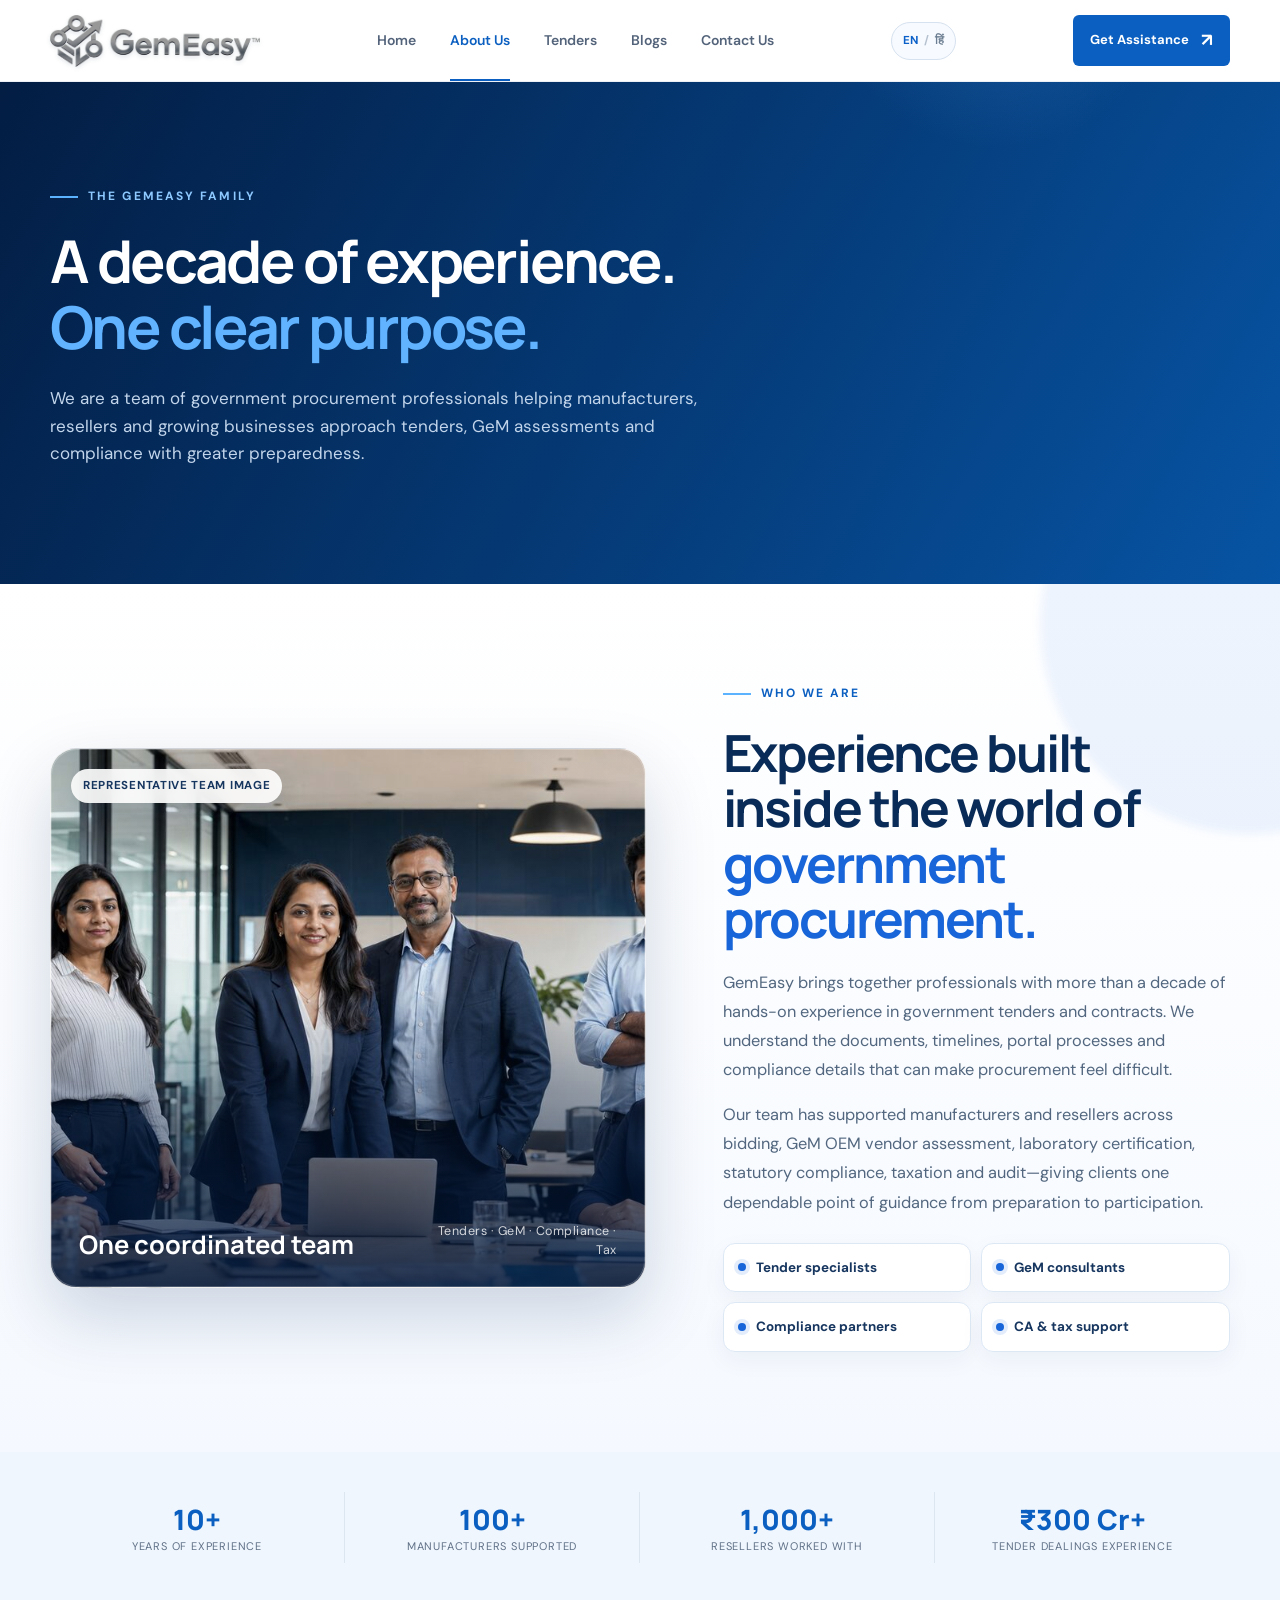
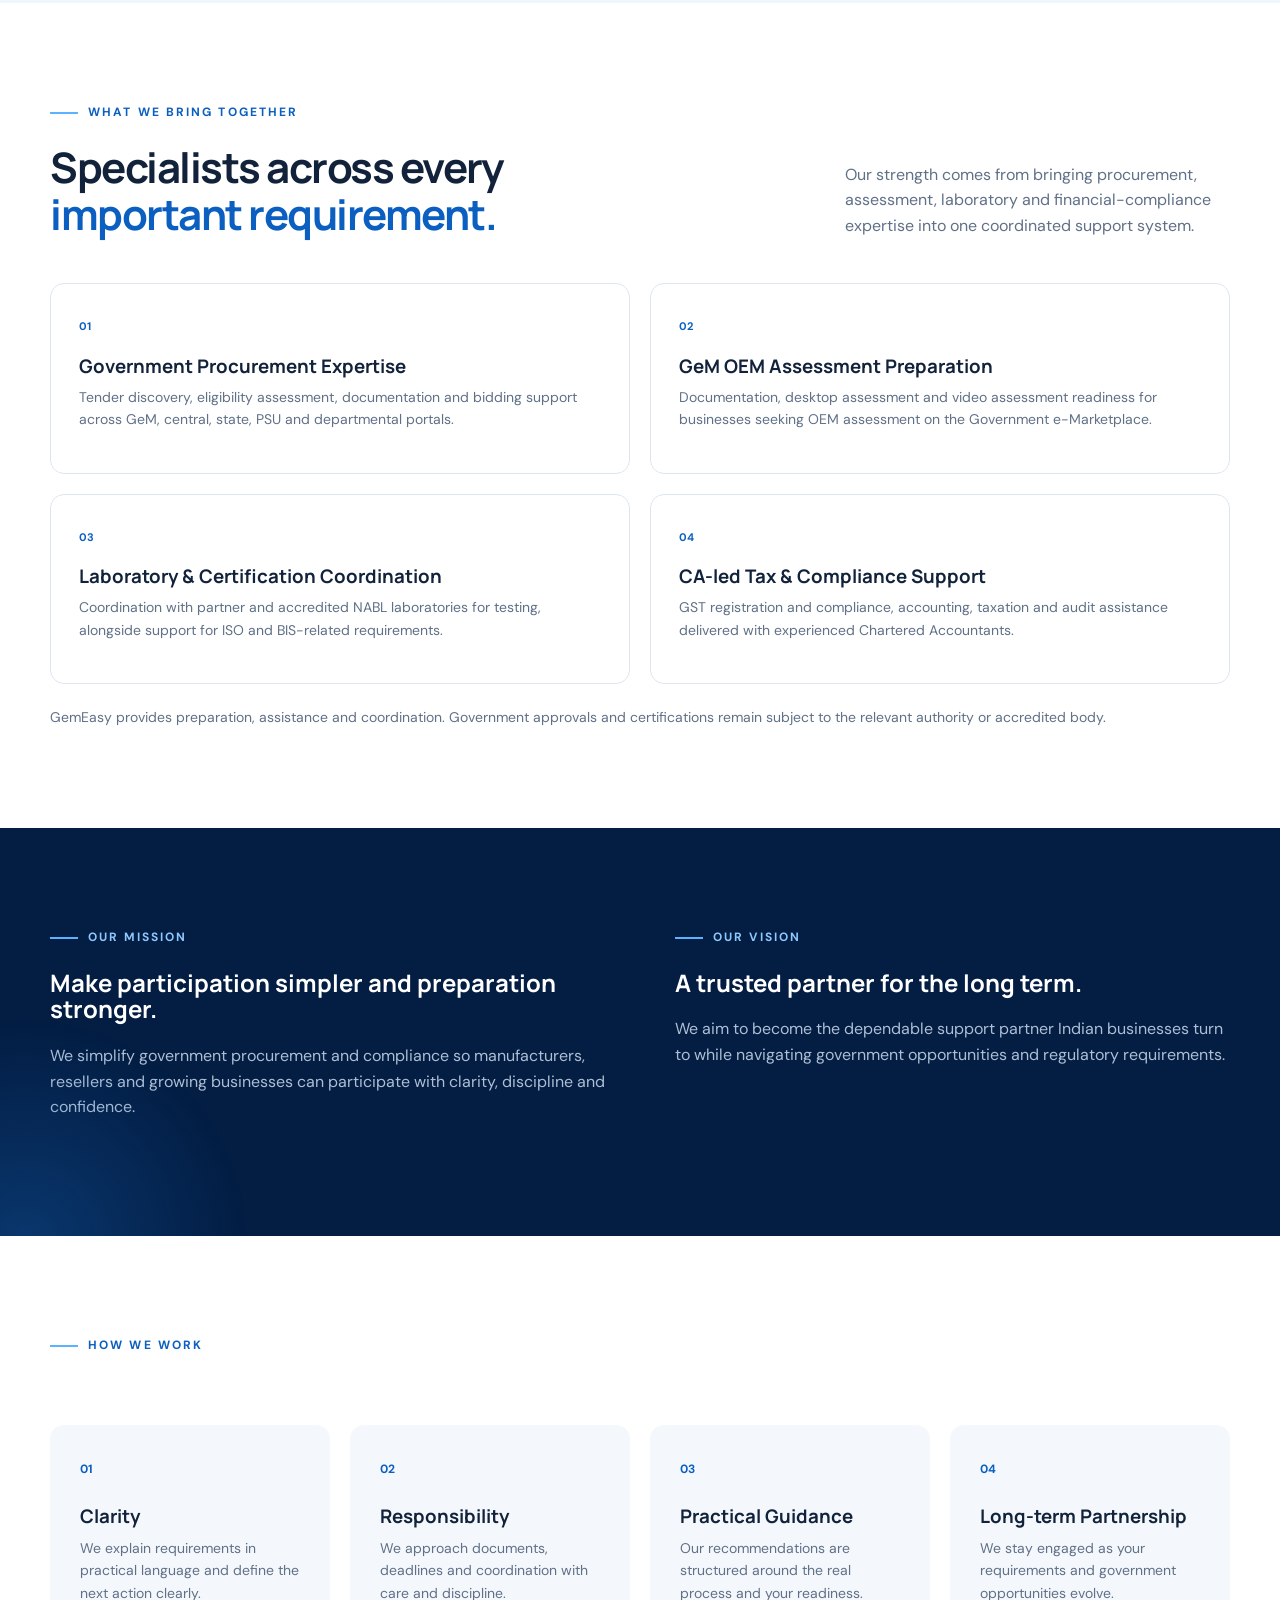
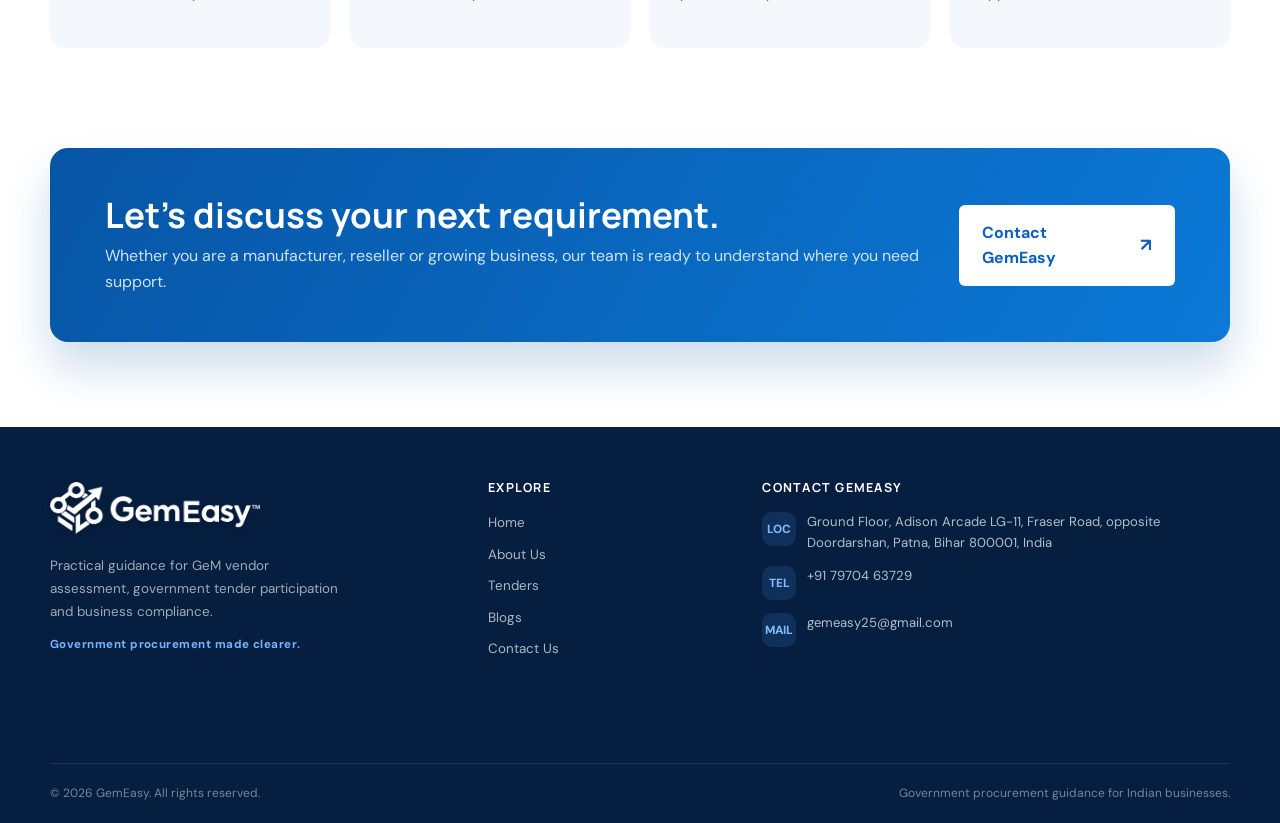
==== commit d28d5a6b: "Add English Hindi language switcher" ====
--- a/about.html
+++ b/about.html
@@ -1 +1 @@
-<!doctype html><html lang="en-IN"><head><meta charset="UTF-8"><meta name="viewport" content="width=device-width,initial-scale=1"><title>About GemEasy | GeM & Government Tender Consultants</title><meta name="description" content="Meet GemEasy’s government procurement specialists with 10+ years of experience supporting manufacturers and resellers across GeM, tenders and compliance."><meta name="robots" content="index,follow,max-image-preview:large,max-snippet:-1,max-video-preview:-1"><link rel="canonical" href="https://junaitmallick123.github.io/gemeasy-website/about.html"><link rel="alternate" hreflang="en-in" href="https://junaitmallick123.github.io/gemeasy-website/about.html"><meta property="og:locale" content="en_IN"><meta property="og:type" content="website"><meta property="og:site_name" content="GemEasy"><meta property="og:title" content="About GemEasy | GeM & Government Tender Consultants"><meta property="og:description" content="Meet GemEasy’s government procurement specialists with 10+ years of experience supporting manufacturers and resellers across GeM, tenders and compliance."><meta property="og:url" content="https://junaitmallick123.github.io/gemeasy-website/about.html"><meta property="og:image" content="https://junaitmallick123.github.io/gemeasy-website/assets/gemeasy-logo.png"><meta property="og:image:alt" content="GemEasy government procurement consultancy"><meta name="twitter:card" content="summary_large_image"><meta name="twitter:title" content="About GemEasy | GeM & Government Tender Consultants"><meta name="twitter:description" content="Meet GemEasy’s government procurement specialists with 10+ years of experience supporting manufacturers and resellers across GeM, tenders and compliance."><meta name="twitter:image" content="https://junaitmallick123.github.io/gemeasy-website/assets/gemeasy-logo.png"><meta name="theme-color" content="#073f80"><link rel="icon" href="assets/gemeasy-logo.png" type="image/png"><link rel="manifest" href="site.webmanifest"><script type="application/ld+json">{"@context":"https://schema.org","@type":"AboutPage","@id":"https://junaitmallick123.github.io/gemeasy-website/about.html#webpage","url":"https://junaitmallick123.github.io/gemeasy-website/about.html","name":"About GemEasy","description":"Government procurement specialists supporting Indian manufacturers and resellers.","mainEntity":{"@id":"https://junaitmallick123.github.io/gemeasy-website/#organization"},"inLanguage":"en-IN"}</script><link rel="preconnect" href="https://fonts.googleapis.com"><link rel="preconnect" href="https://fonts.gstatic.com" crossorigin><link href="https://fonts.googleapis.com/css2?family=DM+Sans:wght@400;500;600;700&family=Manrope:wght@600;700;800&display=swap" rel="stylesheet"><link rel="stylesheet" href="assets/style-v17.css"><link rel="stylesheet" href="assets/motion.css"></head><body><header class="site-header"><div class="container nav-wrap"><a class="brand" href="index.html"><img src="assets/gemeasy-logo.png" alt="GemEasy"></a><button class="menu-toggle" aria-label="Open navigation"><span></span><span></span><span></span></button><nav class="nav-links"><a href="index.html">Home</a><a class="active" href="about.html">About Us</a><a href="tenders.html">Tenders</a><a href="blogs.html">Blogs</a><a href="contact.html">Contact Us</a></nav><a class="button button-small nav-cta" href="contact.html">Get Assistance <span>↗</span></a></div></header><main><section class="page-hero"><div class="container"><div class="eyebrow light"><span></span> The GemEasy Family</div><h1>A decade of experience.<br><em>One clear purpose.</em></h1><p>We are a team of government procurement professionals helping manufacturers, resellers and growing businesses approach tenders, GeM assessments and compliance with greater preparedness.</p></div></section><section class="section about-story-section"><div class="container about-story-layout"><div class="about-team-photo" role="img" aria-label="Representative image of a professional Indian business advisory team"><div class="team-photo-label">Representative team image</div><div class="team-photo-note"><strong>One coordinated team</strong><span>Tenders · GeM · Compliance · Tax</span></div></div><div class="about-story-copy"><div class="eyebrow dark"><span></span> Who We Are</div><h2>Experience built inside the world of <em>government procurement.</em></h2><p>GemEasy brings together professionals with more than a decade of hands-on experience in government tenders and contracts. We understand the documents, timelines, portal processes and compliance details that can make procurement feel difficult.</p><p>Our team has supported manufacturers and resellers across bidding, GeM OEM vendor assessment, laboratory certification, statutory compliance, taxation and audit—giving clients one dependable point of guidance from preparation to participation.</p><div class="team-disciplines"><div class="team-discipline"><i></i>Tender specialists</div><div class="team-discipline"><i></i>GeM consultants</div><div class="team-discipline"><i></i>Compliance partners</div><div class="team-discipline"><i></i>CA &amp; tax support</div></div></div></div></section><section class="about-stats"><div class="container stats-grid"><div><strong>10+</strong><span>Years of Experience</span></div><div><strong>100+</strong><span>Manufacturers Supported</span></div><div><strong>1,000+</strong><span>Resellers Worked With</span></div><div><strong>₹300 Cr+</strong><span>Tender Dealings Experience</span></div></div></section><section class="section"><div class="container"><div class="section-heading"><div><div class="eyebrow dark"><span></span> What We Bring Together</div><h2>Specialists across every<br><em>important requirement.</em></h2></div><p>Our strength comes from bringing procurement, assessment, laboratory and financial-compliance expertise into one coordinated support system.</p></div><div class="capability-grid"><article><b>01</b><h3>Government Procurement Expertise</h3><p>Tender discovery, eligibility assessment, documentation and bidding support across GeM, central, state, PSU and departmental portals.</p></article><article><b>02</b><h3>GeM OEM Assessment Preparation</h3><p>Documentation, desktop assessment and video assessment readiness for businesses seeking OEM assessment on the Government e-Marketplace.</p></article><article><b>03</b><h3>Laboratory & Certification Coordination</h3><p>Coordination with partner and accredited NABL laboratories for testing, alongside support for ISO and BIS-related requirements.</p></article><article><b>04</b><h3>CA-led Tax & Compliance Support</h3><p>GST registration and compliance, accounting, taxation and audit assistance delivered with experienced Chartered Accountants.</p></article></div><p class="disclaimer">GemEasy provides preparation, assistance and coordination. Government approvals and certifications remain subject to the relevant authority or accredited body.</p></div></section><section class="process-section section"><div class="container mission-grid"><div><div class="eyebrow light"><span></span> Our Mission</div><h2>Make participation simpler and preparation stronger.</h2><p>We simplify government procurement and compliance so manufacturers, resellers and growing businesses can participate with clarity, discipline and confidence.</p></div><div><div class="eyebrow light"><span></span> Our Vision</div><h2>A trusted partner for the long term.</h2><p>We aim to become the dependable support partner Indian businesses turn to while navigating government opportunities and regulatory requirements.</p></div></div></section><section class="section"><div class="container"><div class="eyebrow dark"><span></span> How We Work</div><div class="value-grid four"><article><b>01</b><h3>Clarity</h3><p>We explain requirements in practical language and define the next action clearly.</p></article><article><b>02</b><h3>Responsibility</h3><p>We approach documents, deadlines and coordination with care and discipline.</p></article><article><b>03</b><h3>Practical Guidance</h3><p>Our recommendations are structured around the real process and your readiness.</p></article><article><b>04</b><h3>Long-term Partnership</h3><p>We stay engaged as your requirements and government opportunities evolve.</p></article></div></div></section><section class="cta-section"><div class="container cta-box"><div><h2>Let’s discuss your next requirement.</h2><p>Whether you are a manufacturer, reseller or growing business, our team is ready to understand where you need support.</p></div><a class="button button-white" href="contact.html">Contact GemEasy <span>↗</span></a></div></section></main><footer class="site-footer"><div class="container footer-main"><div class="footer-brand"><a class="brand footer-logo" href="index.html" aria-label="GemEasy home"></a><p>Practical guidance for GeM vendor assessment, government tender participation and business compliance.</p><span class="footer-tagline">Government procurement made clearer.</span></div><div class="footer-column"><h3>Explore</h3><div class="footer-links"><a href="index.html">Home</a><a href="about.html">About Us</a><a href="tenders.html">Tenders</a><a href="blogs.html">Blogs</a><a href="contact.html">Contact Us</a></div></div><div class="footer-column footer-contact"><h3>Contact GemEasy</h3><div class="footer-contact-list"><a class="footer-contact-item" href="https://www.google.com/maps/search/?api=1&query=Ground%20Floor%2C%20Adison%20Arcade%20LG-11%2C%20Fraser%20Road%2C%20opposite%20Doordarshan%2C%20Patna%2C%20Bihar%20800001%2C%20India" target="_blank" rel="noopener noreferrer"><i>LOC</i><span>Ground Floor, Adison Arcade LG-11, Fraser Road, opposite Doordarshan, Patna, Bihar 800001, India</span></a><a class="footer-contact-item" href="tel:+917970463729"><i>TEL</i><span>+91 79704 63729</span></a><a class="footer-contact-item" href="mailto:gemeasy25@gmail.com"><i>MAIL</i><span>gemeasy25@gmail.com</span></a></div></div></div><div class="container footer-bottom"><span>© 2026 GemEasy. All rights reserved.</span><span>Government procurement guidance for Indian businesses.</span></div></footer><script src="assets/script.js"></script><script src="assets/motion.js"></script></body></html>
+<!doctype html><html lang="en-IN"><head><meta charset="UTF-8"><meta name="viewport" content="width=device-width,initial-scale=1"><title>About GemEasy | GeM & Government Tender Consultants</title><meta name="description" content="Meet GemEasy’s government procurement specialists with 10+ years of experience supporting manufacturers and resellers across GeM, tenders and compliance."><meta name="robots" content="index,follow,max-image-preview:large,max-snippet:-1,max-video-preview:-1"><link rel="canonical" href="https://junaitmallick123.github.io/gemeasy-website/about.html"><link rel="alternate" hreflang="en-in" href="https://junaitmallick123.github.io/gemeasy-website/about.html"><meta property="og:locale" content="en_IN"><meta property="og:type" content="website"><meta property="og:site_name" content="GemEasy"><meta property="og:title" content="About GemEasy | GeM & Government Tender Consultants"><meta property="og:description" content="Meet GemEasy’s government procurement specialists with 10+ years of experience supporting manufacturers and resellers across GeM, tenders and compliance."><meta property="og:url" content="https://junaitmallick123.github.io/gemeasy-website/about.html"><meta property="og:image" content="https://junaitmallick123.github.io/gemeasy-website/assets/gemeasy-logo.png"><meta property="og:image:alt" content="GemEasy government procurement consultancy"><meta name="twitter:card" content="summary_large_image"><meta name="twitter:title" content="About GemEasy | GeM & Government Tender Consultants"><meta name="twitter:description" content="Meet GemEasy’s government procurement specialists with 10+ years of experience supporting manufacturers and resellers across GeM, tenders and compliance."><meta name="twitter:image" content="https://junaitmallick123.github.io/gemeasy-website/assets/gemeasy-logo.png"><meta name="theme-color" content="#073f80"><link rel="icon" href="assets/gemeasy-logo.png" type="image/png"><link rel="manifest" href="site.webmanifest"><script type="application/ld+json">{"@context":"https://schema.org","@type":"AboutPage","@id":"https://junaitmallick123.github.io/gemeasy-website/about.html#webpage","url":"https://junaitmallick123.github.io/gemeasy-website/about.html","name":"About GemEasy","description":"Government procurement specialists supporting Indian manufacturers and resellers.","mainEntity":{"@id":"https://junaitmallick123.github.io/gemeasy-website/#organization"},"inLanguage":"en-IN"}</script><link rel="preconnect" href="https://fonts.googleapis.com"><link rel="preconnect" href="https://fonts.gstatic.com" crossorigin><link href="https://fonts.googleapis.com/css2?family=DM+Sans:wght@400;500;600;700&family=Manrope:wght@600;700;800&display=swap" rel="stylesheet"><link rel="stylesheet" href="assets/style-v17.css"><link rel="stylesheet" href="assets/motion.css"><link rel="stylesheet" href="assets/language.css"></head><body><header class="site-header"><div class="container nav-wrap"><a class="brand" href="index.html"><img src="assets/gemeasy-logo.png" alt="GemEasy"></a><button class="menu-toggle" aria-label="Open navigation"><span></span><span></span><span></span></button><nav class="nav-links"><a href="index.html">Home</a><a class="active" href="about.html">About Us</a><a href="tenders.html">Tenders</a><a href="blogs.html">Blogs</a><a href="contact.html">Contact Us</a></nav><button class="language-toggle" id="languageToggle" type="button" aria-label="Switch website language"><span data-lang="en">EN</span><span class="lang-divider">/</span><span data-lang="hi">हिं</span></button><a class="button button-small nav-cta" href="contact.html">Get Assistance <span>↗</span></a></div></header><main><section class="page-hero"><div class="container"><div class="eyebrow light"><span></span> The GemEasy Family</div><h1>A decade of experience.<br><em>One clear purpose.</em></h1><p>We are a team of government procurement professionals helping manufacturers, resellers and growing businesses approach tenders, GeM assessments and compliance with greater preparedness.</p></div></section><section class="section about-story-section"><div class="container about-story-layout"><div class="about-team-photo" role="img" aria-label="Representative image of a professional Indian business advisory team"><div class="team-photo-label">Representative team image</div><div class="team-photo-note"><strong>One coordinated team</strong><span>Tenders · GeM · Compliance · Tax</span></div></div><div class="about-story-copy"><div class="eyebrow dark"><span></span> Who We Are</div><h2>Experience built inside the world of <em>government procurement.</em></h2><p>GemEasy brings together professionals with more than a decade of hands-on experience in government tenders and contracts. We understand the documents, timelines, portal processes and compliance details that can make procurement feel difficult.</p><p>Our team has supported manufacturers and resellers across bidding, GeM OEM vendor assessment, laboratory certification, statutory compliance, taxation and audit—giving clients one dependable point of guidance from preparation to participation.</p><div class="team-disciplines"><div class="team-discipline"><i></i>Tender specialists</div><div class="team-discipline"><i></i>GeM consultants</div><div class="team-discipline"><i></i>Compliance partners</div><div class="team-discipline"><i></i>CA &amp; tax support</div></div></div></div></section><section class="about-stats"><div class="container stats-grid"><div><strong>10+</strong><span>Years of Experience</span></div><div><strong>100+</strong><span>Manufacturers Supported</span></div><div><strong>1,000+</strong><span>Resellers Worked With</span></div><div><strong>₹300 Cr+</strong><span>Tender Dealings Experience</span></div></div></section><section class="section"><div class="container"><div class="section-heading"><div><div class="eyebrow dark"><span></span> What We Bring Together</div><h2>Specialists across every<br><em>important requirement.</em></h2></div><p>Our strength comes from bringing procurement, assessment, laboratory and financial-compliance expertise into one coordinated support system.</p></div><div class="capability-grid"><article><b>01</b><h3>Government Procurement Expertise</h3><p>Tender discovery, eligibility assessment, documentation and bidding support across GeM, central, state, PSU and departmental portals.</p></article><article><b>02</b><h3>GeM OEM Assessment Preparation</h3><p>Documentation, desktop assessment and video assessment readiness for businesses seeking OEM assessment on the Government e-Marketplace.</p></article><article><b>03</b><h3>Laboratory & Certification Coordination</h3><p>Coordination with partner and accredited NABL laboratories for testing, alongside support for ISO and BIS-related requirements.</p></article><article><b>04</b><h3>CA-led Tax & Compliance Support</h3><p>GST registration and compliance, accounting, taxation and audit assistance delivered with experienced Chartered Accountants.</p></article></div><p class="disclaimer">GemEasy provides preparation, assistance and coordination. Government approvals and certifications remain subject to the relevant authority or accredited body.</p></div></section><section class="process-section section"><div class="container mission-grid"><div><div class="eyebrow light"><span></span> Our Mission</div><h2>Make participation simpler and preparation stronger.</h2><p>We simplify government procurement and compliance so manufacturers, resellers and growing businesses can participate with clarity, discipline and confidence.</p></div><div><div class="eyebrow light"><span></span> Our Vision</div><h2>A trusted partner for the long term.</h2><p>We aim to become the dependable support partner Indian businesses turn to while navigating government opportunities and regulatory requirements.</p></div></div></section><section class="section"><div class="container"><div class="eyebrow dark"><span></span> How We Work</div><div class="value-grid four"><article><b>01</b><h3>Clarity</h3><p>We explain requirements in practical language and define the next action clearly.</p></article><article><b>02</b><h3>Responsibility</h3><p>We approach documents, deadlines and coordination with care and discipline.</p></article><article><b>03</b><h3>Practical Guidance</h3><p>Our recommendations are structured around the real process and your readiness.</p></article><article><b>04</b><h3>Long-term Partnership</h3><p>We stay engaged as your requirements and government opportunities evolve.</p></article></div></div></section><section class="cta-section"><div class="container cta-box"><div><h2>Let’s discuss your next requirement.</h2><p>Whether you are a manufacturer, reseller or growing business, our team is ready to understand where you need support.</p></div><a class="button button-white" href="contact.html">Contact GemEasy <span>↗</span></a></div></section></main><footer class="site-footer"><div class="container footer-main"><div class="footer-brand"><a class="brand footer-logo" href="index.html" aria-label="GemEasy home"></a><p>Practical guidance for GeM vendor assessment, government tender participation and business compliance.</p><span class="footer-tagline">Government procurement made clearer.</span></div><div class="footer-column"><h3>Explore</h3><div class="footer-links"><a href="index.html">Home</a><a href="about.html">About Us</a><a href="tenders.html">Tenders</a><a href="blogs.html">Blogs</a><a href="contact.html">Contact Us</a></div></div><div class="footer-column footer-contact"><h3>Contact GemEasy</h3><div class="footer-contact-list"><a class="footer-contact-item" href="https://www.google.com/maps/search/?api=1&query=Ground%20Floor%2C%20Adison%20Arcade%20LG-11%2C%20Fraser%20Road%2C%20opposite%20Doordarshan%2C%20Patna%2C%20Bihar%20800001%2C%20India" target="_blank" rel="noopener noreferrer"><i>LOC</i><span>Ground Floor, Adison Arcade LG-11, Fraser Road, opposite Doordarshan, Patna, Bihar 800001, India</span></a><a class="footer-contact-item" href="tel:+917970463729"><i>TEL</i><span>+91 79704 63729</span></a><a class="footer-contact-item" href="mailto:gemeasy25@gmail.com"><i>MAIL</i><span>gemeasy25@gmail.com</span></a></div></div></div><div class="container footer-bottom"><span>© 2026 GemEasy. All rights reserved.</span><span>Government procurement guidance for Indian businesses.</span></div></footer><script src="assets/script.js"></script><script src="assets/motion.js"></script><script src="assets/i18n.js"></script></body></html>
--- a/assets/language.css
+++ b/assets/language.css
@@ -0,0 +1,8 @@
+/* English / Hindi language switch */
+.language-toggle{display:inline-flex;align-items:center;gap:6px;height:38px;padding:0 11px;border:1px solid #d6e2ef;border-radius:999px;background:#f7faff;color:#6d7f92;font:700 .72rem/1 DM Sans,sans-serif;cursor:pointer;transition:border-color .25s ease,background .25s ease,transform .25s ease;white-space:nowrap}
+.language-toggle:hover{border-color:#9fbde0;background:#eef6ff;transform:translateY(-1px)}
+.language-toggle [data-lang]{transition:color .2s ease}.language-toggle [data-lang].active{color:#0c61c9}.language-toggle .lang-divider{color:#b5c1cf}
+html[lang="hi-IN"] body{font-family:"Noto Sans Devanagari","DM Sans",sans-serif}
+html[lang="hi-IN"] h1,html[lang="hi-IN"] h2,html[lang="hi-IN"] h3,html[lang="hi-IN"] .button{letter-spacing:-.02em}
+@media(max-width:980px){.language-toggle{margin-left:auto}.nav-cta{margin-left:0}}
+@media(max-width:720px){.language-toggle{height:34px;padding:0 9px;font-size:.67rem}}
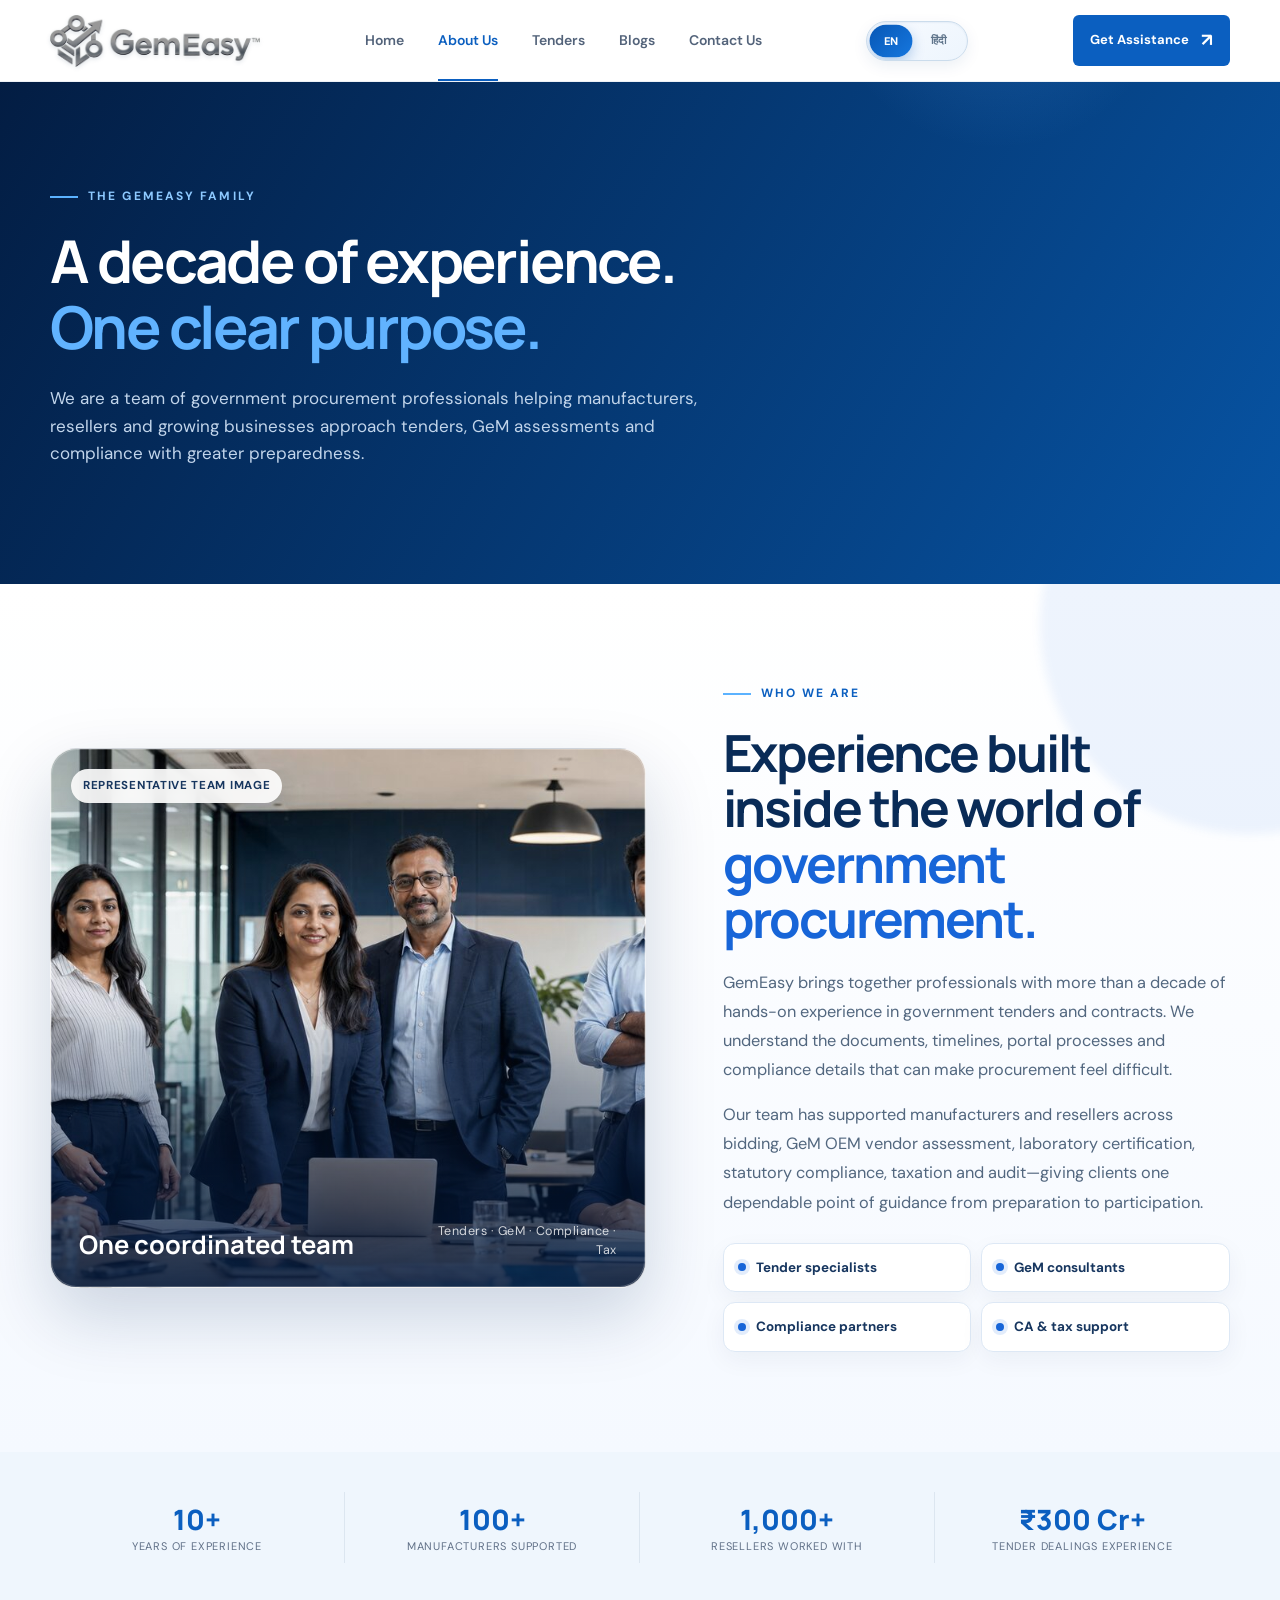
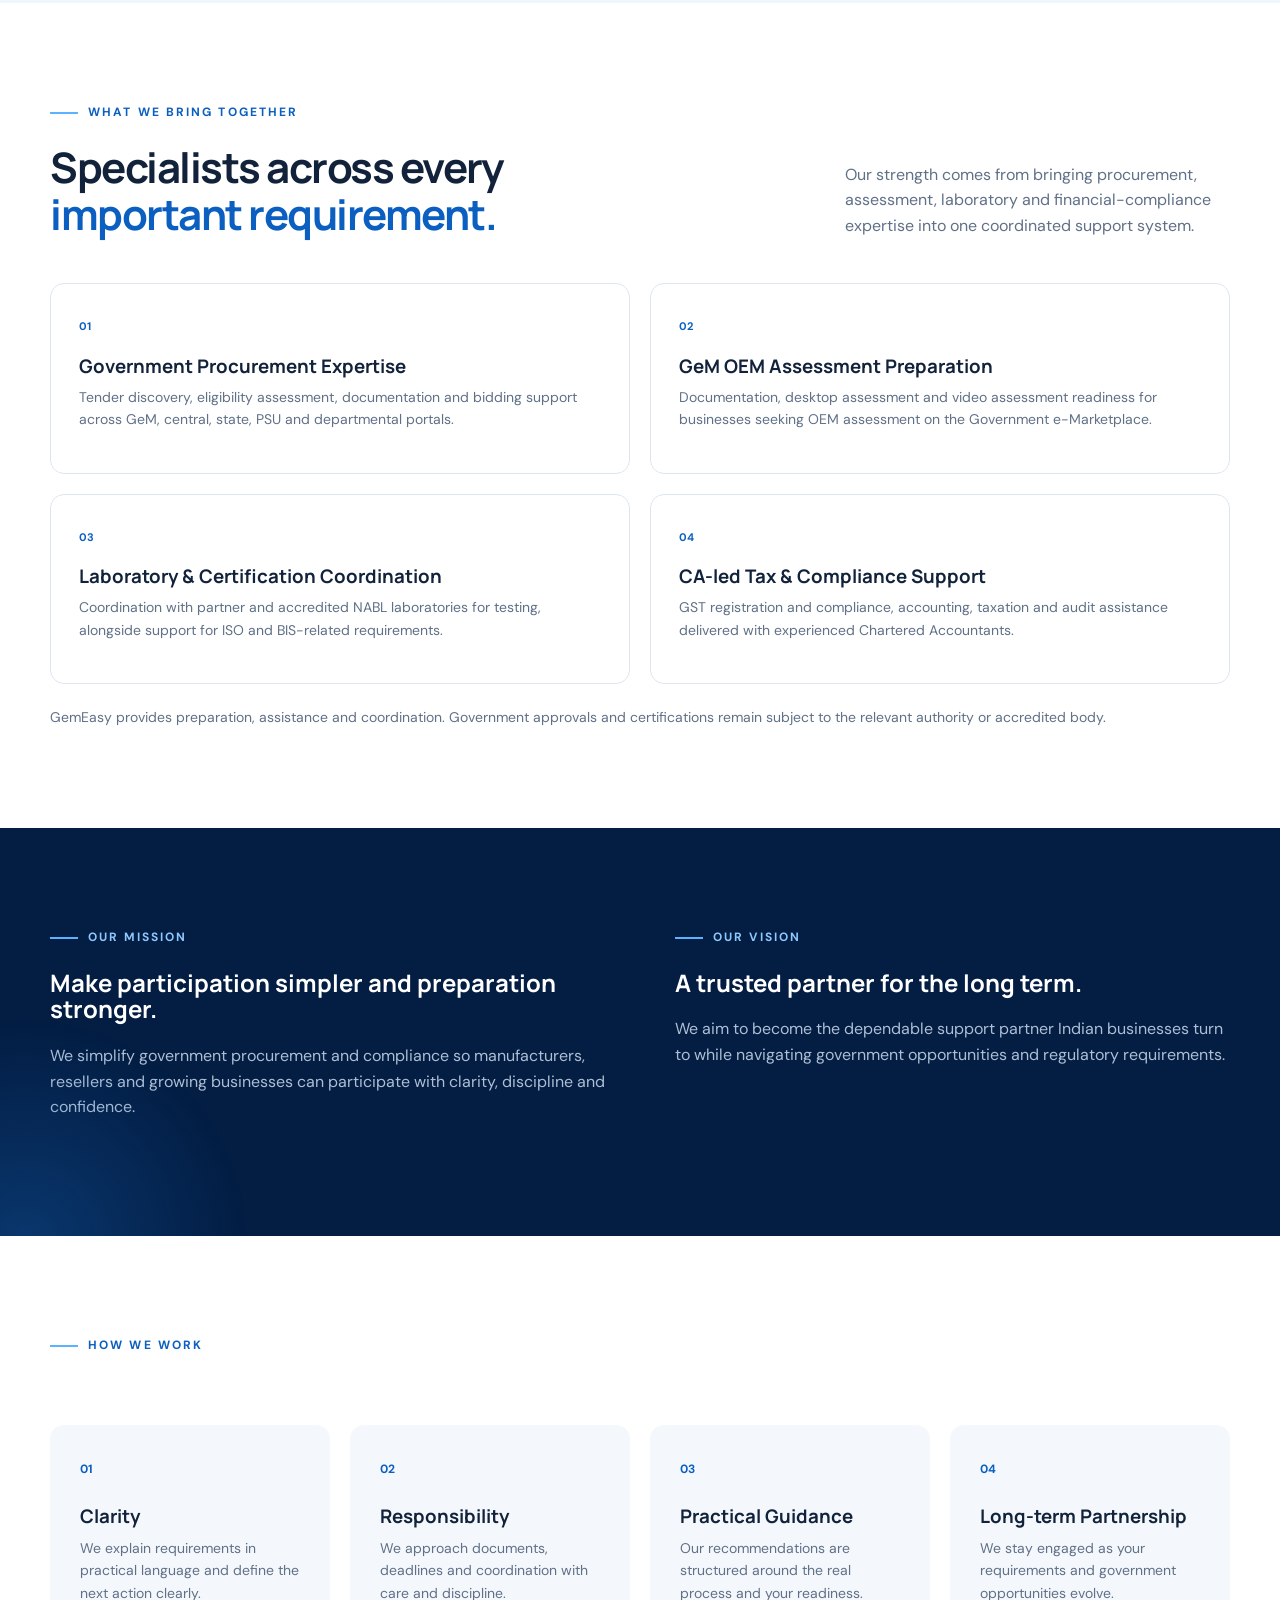
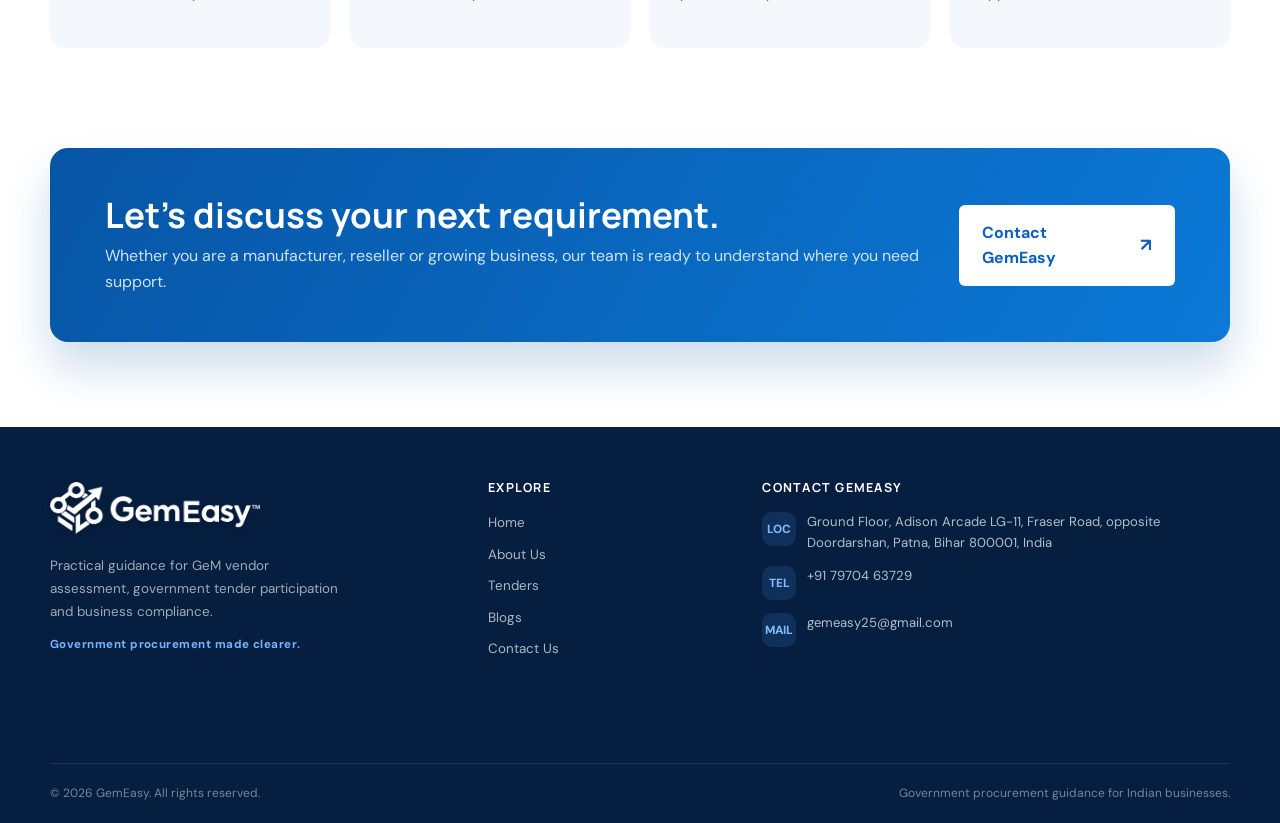
==== commit d3663e3d: "Use polished English Hindi switch" ====
--- a/about.html
+++ b/about.html
@@ -1 +1 @@
-<!doctype html><html lang="en-IN"><head><meta charset="UTF-8"><meta name="viewport" content="width=device-width,initial-scale=1"><title>About GemEasy | GeM & Government Tender Consultants</title><meta name="description" content="Meet GemEasy’s government procurement specialists with 10+ years of experience supporting manufacturers and resellers across GeM, tenders and compliance."><meta name="robots" content="index,follow,max-image-preview:large,max-snippet:-1,max-video-preview:-1"><link rel="canonical" href="https://junaitmallick123.github.io/gemeasy-website/about.html"><link rel="alternate" hreflang="en-in" href="https://junaitmallick123.github.io/gemeasy-website/about.html"><meta property="og:locale" content="en_IN"><meta property="og:type" content="website"><meta property="og:site_name" content="GemEasy"><meta property="og:title" content="About GemEasy | GeM & Government Tender Consultants"><meta property="og:description" content="Meet GemEasy’s government procurement specialists with 10+ years of experience supporting manufacturers and resellers across GeM, tenders and compliance."><meta property="og:url" content="https://junaitmallick123.github.io/gemeasy-website/about.html"><meta property="og:image" content="https://junaitmallick123.github.io/gemeasy-website/assets/gemeasy-logo.png"><meta property="og:image:alt" content="GemEasy government procurement consultancy"><meta name="twitter:card" content="summary_large_image"><meta name="twitter:title" content="About GemEasy | GeM & Government Tender Consultants"><meta name="twitter:description" content="Meet GemEasy’s government procurement specialists with 10+ years of experience supporting manufacturers and resellers across GeM, tenders and compliance."><meta name="twitter:image" content="https://junaitmallick123.github.io/gemeasy-website/assets/gemeasy-logo.png"><meta name="theme-color" content="#073f80"><link rel="icon" href="assets/gemeasy-logo.png" type="image/png"><link rel="manifest" href="site.webmanifest"><script type="application/ld+json">{"@context":"https://schema.org","@type":"AboutPage","@id":"https://junaitmallick123.github.io/gemeasy-website/about.html#webpage","url":"https://junaitmallick123.github.io/gemeasy-website/about.html","name":"About GemEasy","description":"Government procurement specialists supporting Indian manufacturers and resellers.","mainEntity":{"@id":"https://junaitmallick123.github.io/gemeasy-website/#organization"},"inLanguage":"en-IN"}</script><link rel="preconnect" href="https://fonts.googleapis.com"><link rel="preconnect" href="https://fonts.gstatic.com" crossorigin><link href="https://fonts.googleapis.com/css2?family=DM+Sans:wght@400;500;600;700&family=Manrope:wght@600;700;800&display=swap" rel="stylesheet"><link rel="stylesheet" href="assets/style-v17.css"><link rel="stylesheet" href="assets/motion.css"><link rel="stylesheet" href="assets/language.css"></head><body><header class="site-header"><div class="container nav-wrap"><a class="brand" href="index.html"><img src="assets/gemeasy-logo.png" alt="GemEasy"></a><button class="menu-toggle" aria-label="Open navigation"><span></span><span></span><span></span></button><nav class="nav-links"><a href="index.html">Home</a><a class="active" href="about.html">About Us</a><a href="tenders.html">Tenders</a><a href="blogs.html">Blogs</a><a href="contact.html">Contact Us</a></nav><button class="language-toggle" id="languageToggle" type="button" aria-label="Switch website language"><span data-lang="en">EN</span><span class="lang-divider">/</span><span data-lang="hi">हिं</span></button><a class="button button-small nav-cta" href="contact.html">Get Assistance <span>↗</span></a></div></header><main><section class="page-hero"><div class="container"><div class="eyebrow light"><span></span> The GemEasy Family</div><h1>A decade of experience.<br><em>One clear purpose.</em></h1><p>We are a team of government procurement professionals helping manufacturers, resellers and growing businesses approach tenders, GeM assessments and compliance with greater preparedness.</p></div></section><section class="section about-story-section"><div class="container about-story-layout"><div class="about-team-photo" role="img" aria-label="Representative image of a professional Indian business advisory team"><div class="team-photo-label">Representative team image</div><div class="team-photo-note"><strong>One coordinated team</strong><span>Tenders · GeM · Compliance · Tax</span></div></div><div class="about-story-copy"><div class="eyebrow dark"><span></span> Who We Are</div><h2>Experience built inside the world of <em>government procurement.</em></h2><p>GemEasy brings together professionals with more than a decade of hands-on experience in government tenders and contracts. We understand the documents, timelines, portal processes and compliance details that can make procurement feel difficult.</p><p>Our team has supported manufacturers and resellers across bidding, GeM OEM vendor assessment, laboratory certification, statutory compliance, taxation and audit—giving clients one dependable point of guidance from preparation to participation.</p><div class="team-disciplines"><div class="team-discipline"><i></i>Tender specialists</div><div class="team-discipline"><i></i>GeM consultants</div><div class="team-discipline"><i></i>Compliance partners</div><div class="team-discipline"><i></i>CA &amp; tax support</div></div></div></div></section><section class="about-stats"><div class="container stats-grid"><div><strong>10+</strong><span>Years of Experience</span></div><div><strong>100+</strong><span>Manufacturers Supported</span></div><div><strong>1,000+</strong><span>Resellers Worked With</span></div><div><strong>₹300 Cr+</strong><span>Tender Dealings Experience</span></div></div></section><section class="section"><div class="container"><div class="section-heading"><div><div class="eyebrow dark"><span></span> What We Bring Together</div><h2>Specialists across every<br><em>important requirement.</em></h2></div><p>Our strength comes from bringing procurement, assessment, laboratory and financial-compliance expertise into one coordinated support system.</p></div><div class="capability-grid"><article><b>01</b><h3>Government Procurement Expertise</h3><p>Tender discovery, eligibility assessment, documentation and bidding support across GeM, central, state, PSU and departmental portals.</p></article><article><b>02</b><h3>GeM OEM Assessment Preparation</h3><p>Documentation, desktop assessment and video assessment readiness for businesses seeking OEM assessment on the Government e-Marketplace.</p></article><article><b>03</b><h3>Laboratory & Certification Coordination</h3><p>Coordination with partner and accredited NABL laboratories for testing, alongside support for ISO and BIS-related requirements.</p></article><article><b>04</b><h3>CA-led Tax & Compliance Support</h3><p>GST registration and compliance, accounting, taxation and audit assistance delivered with experienced Chartered Accountants.</p></article></div><p class="disclaimer">GemEasy provides preparation, assistance and coordination. Government approvals and certifications remain subject to the relevant authority or accredited body.</p></div></section><section class="process-section section"><div class="container mission-grid"><div><div class="eyebrow light"><span></span> Our Mission</div><h2>Make participation simpler and preparation stronger.</h2><p>We simplify government procurement and compliance so manufacturers, resellers and growing businesses can participate with clarity, discipline and confidence.</p></div><div><div class="eyebrow light"><span></span> Our Vision</div><h2>A trusted partner for the long term.</h2><p>We aim to become the dependable support partner Indian businesses turn to while navigating government opportunities and regulatory requirements.</p></div></div></section><section class="section"><div class="container"><div class="eyebrow dark"><span></span> How We Work</div><div class="value-grid four"><article><b>01</b><h3>Clarity</h3><p>We explain requirements in practical language and define the next action clearly.</p></article><article><b>02</b><h3>Responsibility</h3><p>We approach documents, deadlines and coordination with care and discipline.</p></article><article><b>03</b><h3>Practical Guidance</h3><p>Our recommendations are structured around the real process and your readiness.</p></article><article><b>04</b><h3>Long-term Partnership</h3><p>We stay engaged as your requirements and government opportunities evolve.</p></article></div></div></section><section class="cta-section"><div class="container cta-box"><div><h2>Let’s discuss your next requirement.</h2><p>Whether you are a manufacturer, reseller or growing business, our team is ready to understand where you need support.</p></div><a class="button button-white" href="contact.html">Contact GemEasy <span>↗</span></a></div></section></main><footer class="site-footer"><div class="container footer-main"><div class="footer-brand"><a class="brand footer-logo" href="index.html" aria-label="GemEasy home"></a><p>Practical guidance for GeM vendor assessment, government tender participation and business compliance.</p><span class="footer-tagline">Government procurement made clearer.</span></div><div class="footer-column"><h3>Explore</h3><div class="footer-links"><a href="index.html">Home</a><a href="about.html">About Us</a><a href="tenders.html">Tenders</a><a href="blogs.html">Blogs</a><a href="contact.html">Contact Us</a></div></div><div class="footer-column footer-contact"><h3>Contact GemEasy</h3><div class="footer-contact-list"><a class="footer-contact-item" href="https://www.google.com/maps/search/?api=1&query=Ground%20Floor%2C%20Adison%20Arcade%20LG-11%2C%20Fraser%20Road%2C%20opposite%20Doordarshan%2C%20Patna%2C%20Bihar%20800001%2C%20India" target="_blank" rel="noopener noreferrer"><i>LOC</i><span>Ground Floor, Adison Arcade LG-11, Fraser Road, opposite Doordarshan, Patna, Bihar 800001, India</span></a><a class="footer-contact-item" href="tel:+917970463729"><i>TEL</i><span>+91 79704 63729</span></a><a class="footer-contact-item" href="mailto:gemeasy25@gmail.com"><i>MAIL</i><span>gemeasy25@gmail.com</span></a></div></div></div><div class="container footer-bottom"><span>© 2026 GemEasy. All rights reserved.</span><span>Government procurement guidance for Indian businesses.</span></div></footer><script src="assets/script.js"></script><script src="assets/motion.js"></script><script src="assets/i18n.js"></script></body></html>
+<!doctype html><html lang="en-IN"><head><meta charset="UTF-8"><meta name="viewport" content="width=device-width,initial-scale=1"><title>About GemEasy | GeM & Government Tender Consultants</title><meta name="description" content="Meet GemEasy’s government procurement specialists with 10+ years of experience supporting manufacturers and resellers across GeM, tenders and compliance."><meta name="robots" content="index,follow,max-image-preview:large,max-snippet:-1,max-video-preview:-1"><link rel="canonical" href="https://junaitmallick123.github.io/gemeasy-website/about.html"><link rel="alternate" hreflang="en-in" href="https://junaitmallick123.github.io/gemeasy-website/about.html"><meta property="og:locale" content="en_IN"><meta property="og:type" content="website"><meta property="og:site_name" content="GemEasy"><meta property="og:title" content="About GemEasy | GeM & Government Tender Consultants"><meta property="og:description" content="Meet GemEasy’s government procurement specialists with 10+ years of experience supporting manufacturers and resellers across GeM, tenders and compliance."><meta property="og:url" content="https://junaitmallick123.github.io/gemeasy-website/about.html"><meta property="og:image" content="https://junaitmallick123.github.io/gemeasy-website/assets/gemeasy-logo.png"><meta property="og:image:alt" content="GemEasy government procurement consultancy"><meta name="twitter:card" content="summary_large_image"><meta name="twitter:title" content="About GemEasy | GeM & Government Tender Consultants"><meta name="twitter:description" content="Meet GemEasy’s government procurement specialists with 10+ years of experience supporting manufacturers and resellers across GeM, tenders and compliance."><meta name="twitter:image" content="https://junaitmallick123.github.io/gemeasy-website/assets/gemeasy-logo.png"><meta name="theme-color" content="#073f80"><link rel="icon" href="assets/gemeasy-logo.png" type="image/png"><link rel="manifest" href="site.webmanifest"><script type="application/ld+json">{"@context":"https://schema.org","@type":"AboutPage","@id":"https://junaitmallick123.github.io/gemeasy-website/about.html#webpage","url":"https://junaitmallick123.github.io/gemeasy-website/about.html","name":"About GemEasy","description":"Government procurement specialists supporting Indian manufacturers and resellers.","mainEntity":{"@id":"https://junaitmallick123.github.io/gemeasy-website/#organization"},"inLanguage":"en-IN"}</script><link rel="preconnect" href="https://fonts.googleapis.com"><link rel="preconnect" href="https://fonts.gstatic.com" crossorigin><link href="https://fonts.googleapis.com/css2?family=DM+Sans:wght@400;500;600;700&family=Manrope:wght@600;700;800&display=swap" rel="stylesheet"><link rel="stylesheet" href="assets/style-v17.css"><link rel="stylesheet" href="assets/motion.css"><link rel="stylesheet" href="assets/language-v2.css"></head><body><header class="site-header"><div class="container nav-wrap"><a class="brand" href="index.html"><img src="assets/gemeasy-logo.png" alt="GemEasy"></a><button class="menu-toggle" aria-label="Open navigation"><span></span><span></span><span></span></button><nav class="nav-links"><a href="index.html">Home</a><a class="active" href="about.html">About Us</a><a href="tenders.html">Tenders</a><a href="blogs.html">Blogs</a><a href="contact.html">Contact Us</a></nav><button class="language-toggle" id="languageToggle" type="button" aria-label="Switch website language"><span data-lang="en">EN</span><span class="lang-divider">/</span><span data-lang="hi">हिंदी</span></button><a class="button button-small nav-cta" href="contact.html">Get Assistance <span>↗</span></a></div></header><main><section class="page-hero"><div class="container"><div class="eyebrow light"><span></span> The GemEasy Family</div><h1>A decade of experience.<br><em>One clear purpose.</em></h1><p>We are a team of government procurement professionals helping manufacturers, resellers and growing businesses approach tenders, GeM assessments and compliance with greater preparedness.</p></div></section><section class="section about-story-section"><div class="container about-story-layout"><div class="about-team-photo" role="img" aria-label="Representative image of a professional Indian business advisory team"><div class="team-photo-label">Representative team image</div><div class="team-photo-note"><strong>One coordinated team</strong><span>Tenders · GeM · Compliance · Tax</span></div></div><div class="about-story-copy"><div class="eyebrow dark"><span></span> Who We Are</div><h2>Experience built inside the world of <em>government procurement.</em></h2><p>GemEasy brings together professionals with more than a decade of hands-on experience in government tenders and contracts. We understand the documents, timelines, portal processes and compliance details that can make procurement feel difficult.</p><p>Our team has supported manufacturers and resellers across bidding, GeM OEM vendor assessment, laboratory certification, statutory compliance, taxation and audit—giving clients one dependable point of guidance from preparation to participation.</p><div class="team-disciplines"><div class="team-discipline"><i></i>Tender specialists</div><div class="team-discipline"><i></i>GeM consultants</div><div class="team-discipline"><i></i>Compliance partners</div><div class="team-discipline"><i></i>CA &amp; tax support</div></div></div></div></section><section class="about-stats"><div class="container stats-grid"><div><strong>10+</strong><span>Years of Experience</span></div><div><strong>100+</strong><span>Manufacturers Supported</span></div><div><strong>1,000+</strong><span>Resellers Worked With</span></div><div><strong>₹300 Cr+</strong><span>Tender Dealings Experience</span></div></div></section><section class="section"><div class="container"><div class="section-heading"><div><div class="eyebrow dark"><span></span> What We Bring Together</div><h2>Specialists across every<br><em>important requirement.</em></h2></div><p>Our strength comes from bringing procurement, assessment, laboratory and financial-compliance expertise into one coordinated support system.</p></div><div class="capability-grid"><article><b>01</b><h3>Government Procurement Expertise</h3><p>Tender discovery, eligibility assessment, documentation and bidding support across GeM, central, state, PSU and departmental portals.</p></article><article><b>02</b><h3>GeM OEM Assessment Preparation</h3><p>Documentation, desktop assessment and video assessment readiness for businesses seeking OEM assessment on the Government e-Marketplace.</p></article><article><b>03</b><h3>Laboratory & Certification Coordination</h3><p>Coordination with partner and accredited NABL laboratories for testing, alongside support for ISO and BIS-related requirements.</p></article><article><b>04</b><h3>CA-led Tax & Compliance Support</h3><p>GST registration and compliance, accounting, taxation and audit assistance delivered with experienced Chartered Accountants.</p></article></div><p class="disclaimer">GemEasy provides preparation, assistance and coordination. Government approvals and certifications remain subject to the relevant authority or accredited body.</p></div></section><section class="process-section section"><div class="container mission-grid"><div><div class="eyebrow light"><span></span> Our Mission</div><h2>Make participation simpler and preparation stronger.</h2><p>We simplify government procurement and compliance so manufacturers, resellers and growing businesses can participate with clarity, discipline and confidence.</p></div><div><div class="eyebrow light"><span></span> Our Vision</div><h2>A trusted partner for the long term.</h2><p>We aim to become the dependable support partner Indian businesses turn to while navigating government opportunities and regulatory requirements.</p></div></div></section><section class="section"><div class="container"><div class="eyebrow dark"><span></span> How We Work</div><div class="value-grid four"><article><b>01</b><h3>Clarity</h3><p>We explain requirements in practical language and define the next action clearly.</p></article><article><b>02</b><h3>Responsibility</h3><p>We approach documents, deadlines and coordination with care and discipline.</p></article><article><b>03</b><h3>Practical Guidance</h3><p>Our recommendations are structured around the real process and your readiness.</p></article><article><b>04</b><h3>Long-term Partnership</h3><p>We stay engaged as your requirements and government opportunities evolve.</p></article></div></div></section><section class="cta-section"><div class="container cta-box"><div><h2>Let’s discuss your next requirement.</h2><p>Whether you are a manufacturer, reseller or growing business, our team is ready to understand where you need support.</p></div><a class="button button-white" href="contact.html">Contact GemEasy <span>↗</span></a></div></section></main><footer class="site-footer"><div class="container footer-main"><div class="footer-brand"><a class="brand footer-logo" href="index.html" aria-label="GemEasy home"></a><p>Practical guidance for GeM vendor assessment, government tender participation and business compliance.</p><span class="footer-tagline">Government procurement made clearer.</span></div><div class="footer-column"><h3>Explore</h3><div class="footer-links"><a href="index.html">Home</a><a href="about.html">About Us</a><a href="tenders.html">Tenders</a><a href="blogs.html">Blogs</a><a href="contact.html">Contact Us</a></div></div><div class="footer-column footer-contact"><h3>Contact GemEasy</h3><div class="footer-contact-list"><a class="footer-contact-item" href="https://www.google.com/maps/search/?api=1&query=Ground%20Floor%2C%20Adison%20Arcade%20LG-11%2C%20Fraser%20Road%2C%20opposite%20Doordarshan%2C%20Patna%2C%20Bihar%20800001%2C%20India" target="_blank" rel="noopener noreferrer"><i>LOC</i><span>Ground Floor, Adison Arcade LG-11, Fraser Road, opposite Doordarshan, Patna, Bihar 800001, India</span></a><a class="footer-contact-item" href="tel:+917970463729"><i>TEL</i><span>+91 79704 63729</span></a><a class="footer-contact-item" href="mailto:gemeasy25@gmail.com"><i>MAIL</i><span>gemeasy25@gmail.com</span></a></div></div></div><div class="container footer-bottom"><span>© 2026 GemEasy. All rights reserved.</span><span>Government procurement guidance for Indian businesses.</span></div></footer><script src="assets/script.js"></script><script src="assets/motion.js"></script><script src="assets/i18n.js"></script></body></html>
--- a/assets/language-v2.css
+++ b/assets/language-v2.css
@@ -0,0 +1,13 @@
+/* Animated English / Hindi language switch */
+.language-toggle{position:relative;display:inline-grid;grid-template-columns:42px 52px;align-items:center;height:40px;padding:3px;border:1px solid #cbdcec;border-radius:999px;background:linear-gradient(145deg,#f8fbff,#edf5fd);box-shadow:inset 0 1px 2px rgba(7,63,128,.06),0 5px 15px rgba(7,63,128,.08);cursor:pointer;overflow:hidden;white-space:nowrap;transition:transform .28s cubic-bezier(.22,1,.36,1),box-shadow .28s ease,border-color .28s ease}
+.language-toggle:hover{transform:translateY(-2px);border-color:#99bce4;box-shadow:inset 0 1px 2px rgba(7,63,128,.04),0 10px 24px rgba(7,63,128,.14)}
+.language-toggle:active{transform:translateY(0) scale(.97)}
+.language-toggle [data-lang]{position:relative;z-index:1;display:grid;place-items:center;height:32px;padding:0 8px;border-radius:999px;color:#61768c;font:800 .68rem/1 "DM Sans",sans-serif;letter-spacing:.02em;transition:color .32s ease,background .32s cubic-bezier(.22,1,.36,1),box-shadow .32s ease,transform .32s ease}
+.language-toggle [data-lang].active{color:#fff;background:linear-gradient(135deg,#0757b5,#1677df);box-shadow:0 5px 13px rgba(8,91,187,.28);transform:scale(1.02)}
+.language-toggle .lang-divider{display:none}
+.language-toggle:focus-visible{outline:3px solid rgba(23,112,214,.25);outline-offset:3px}
+html[lang="hi-IN"] body{font-family:"Noto Sans Devanagari","DM Sans",sans-serif}
+html[lang="hi-IN"] h1,html[lang="hi-IN"] h2,html[lang="hi-IN"] h3,html[lang="hi-IN"] .button{letter-spacing:-.02em}
+@media(max-width:980px){.language-toggle{margin-left:auto}.nav-cta{margin-left:0}}
+@media(max-width:720px){.language-toggle{grid-template-columns:38px 48px;height:36px;padding:2px}.language-toggle [data-lang]{height:30px;font-size:.63rem}}
+@media(prefers-reduced-motion:reduce){.language-toggle,.language-toggle [data-lang]{transition:none!important}}
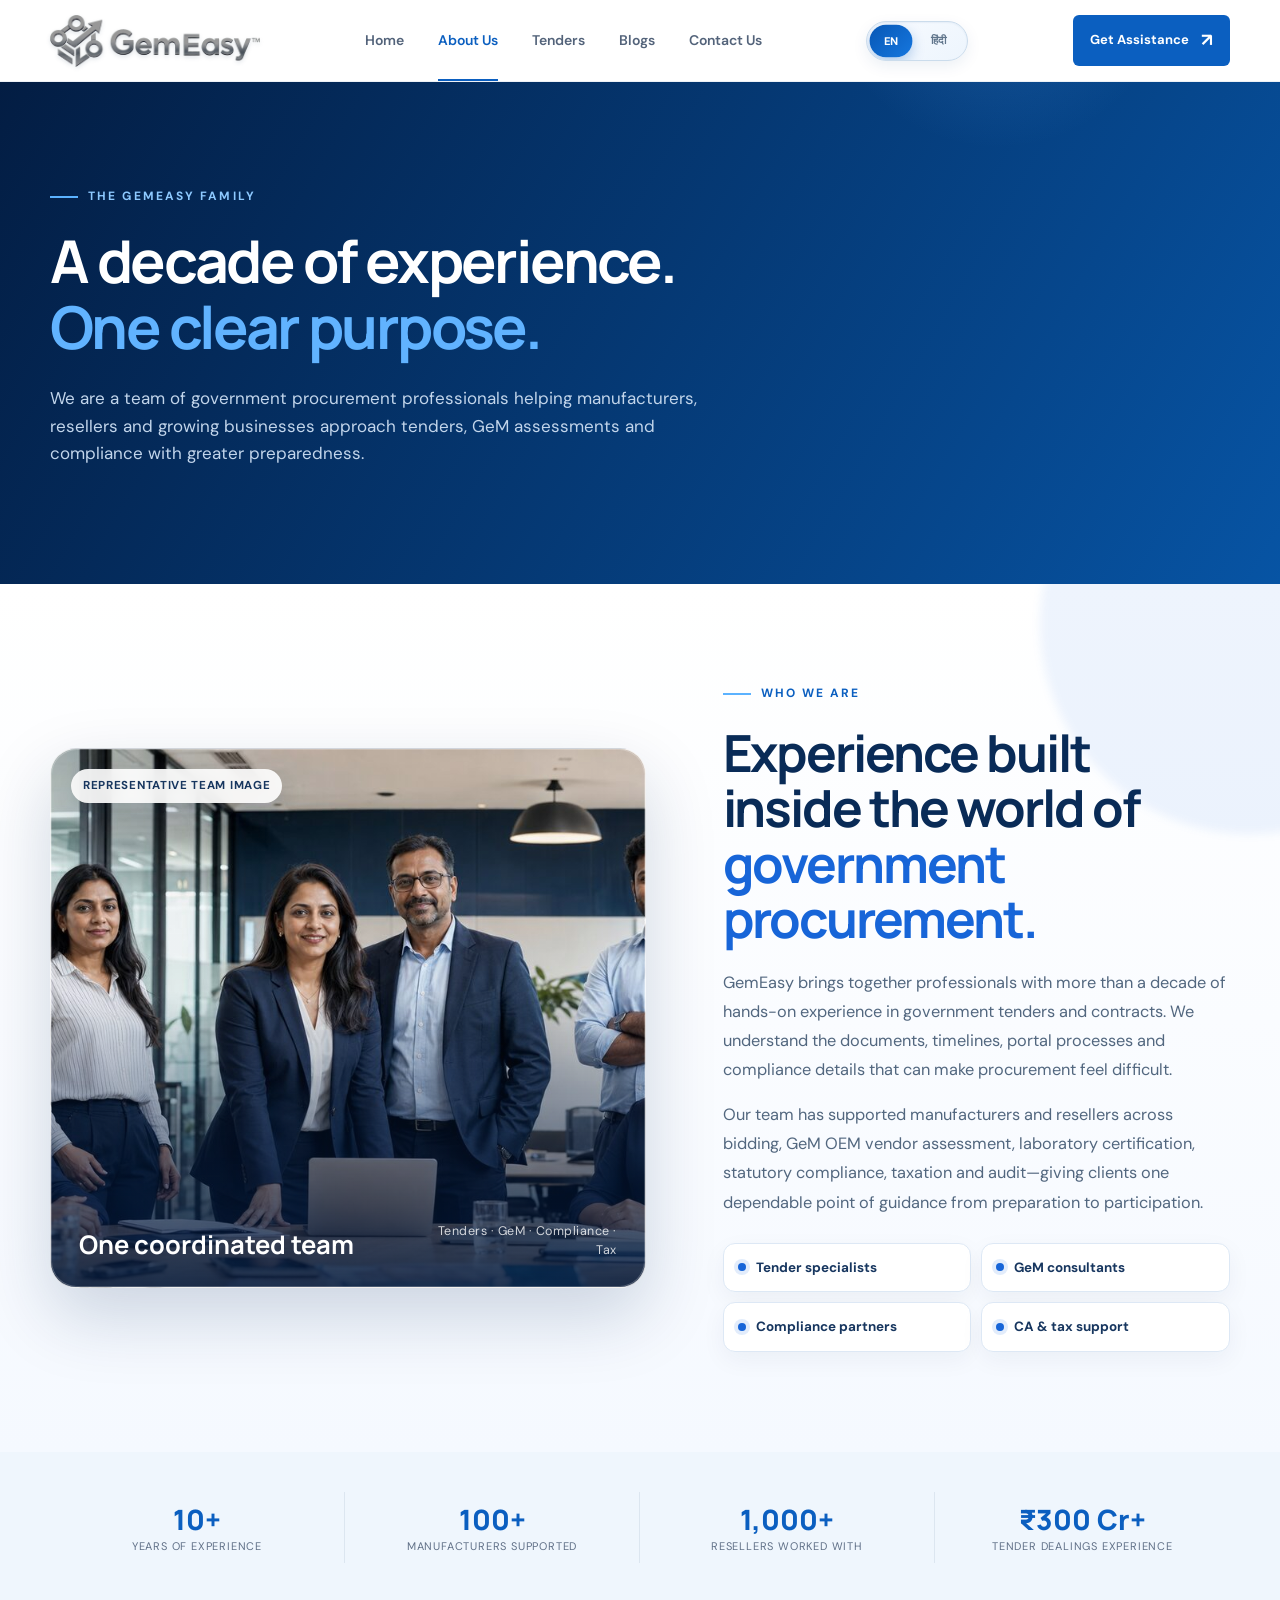
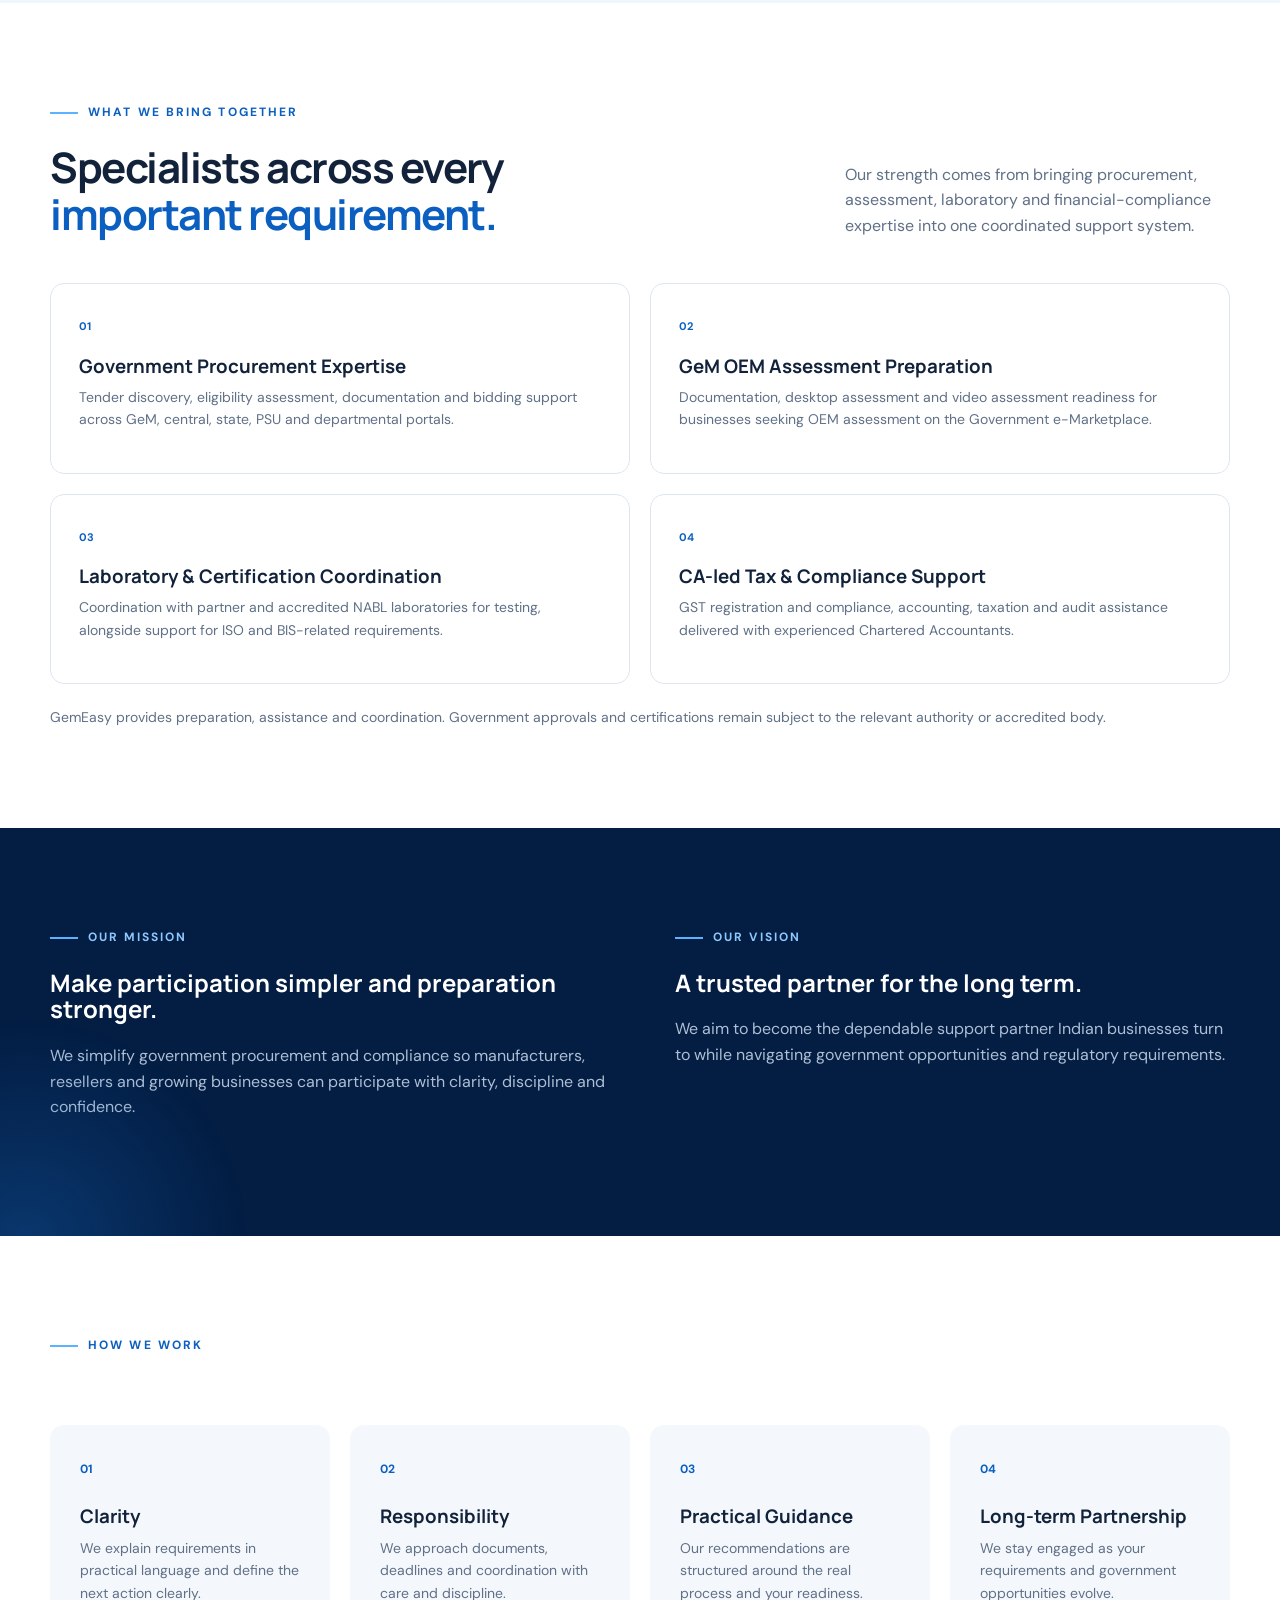
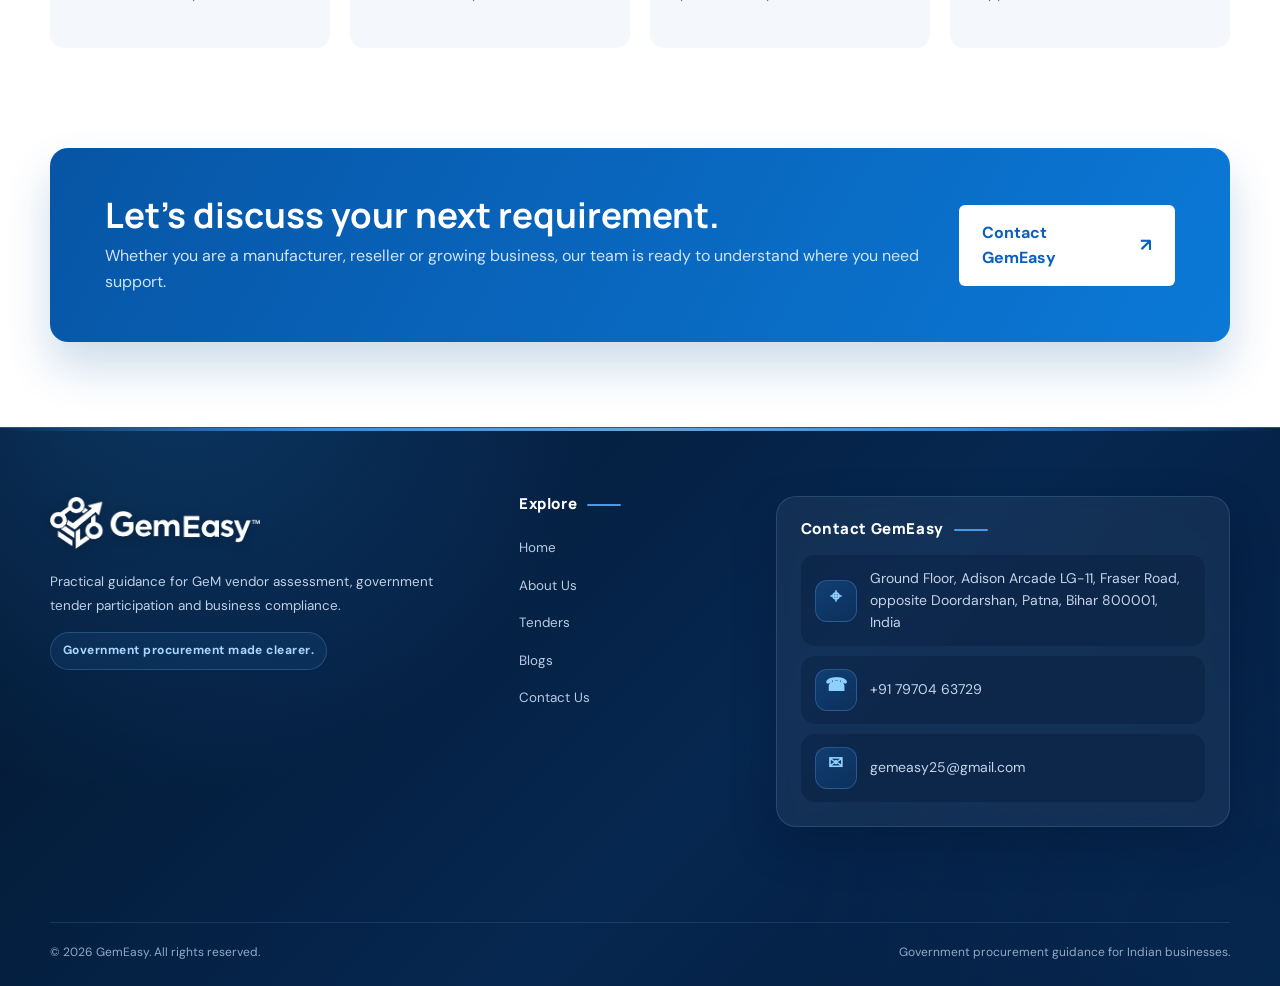
==== commit 42410a46: "Link phone number to WhatsApp Business" ====
--- a/about.html
+++ b/about.html
@@ -1 +1 @@
-<!doctype html><html lang="en-IN"><head><meta charset="UTF-8"><meta name="viewport" content="width=device-width,initial-scale=1"><title>About GemEasy | GeM & Government Tender Consultants</title><meta name="description" content="Meet GemEasy’s government procurement specialists with 10+ years of experience supporting manufacturers and resellers across GeM, tenders and compliance."><meta name="robots" content="index,follow,max-image-preview:large,max-snippet:-1,max-video-preview:-1"><link rel="canonical" href="https://junaitmallick123.github.io/gemeasy-website/about.html"><link rel="alternate" hreflang="en-in" href="https://junaitmallick123.github.io/gemeasy-website/about.html"><meta property="og:locale" content="en_IN"><meta property="og:type" content="website"><meta property="og:site_name" content="GemEasy"><meta property="og:title" content="About GemEasy | GeM & Government Tender Consultants"><meta property="og:description" content="Meet GemEasy’s government procurement specialists with 10+ years of experience supporting manufacturers and resellers across GeM, tenders and compliance."><meta property="og:url" content="https://junaitmallick123.github.io/gemeasy-website/about.html"><meta property="og:image" content="https://junaitmallick123.github.io/gemeasy-website/assets/gemeasy-logo.png"><meta property="og:image:alt" content="GemEasy government procurement consultancy"><meta name="twitter:card" content="summary_large_image"><meta name="twitter:title" content="About GemEasy | GeM & Government Tender Consultants"><meta name="twitter:description" content="Meet GemEasy’s government procurement specialists with 10+ years of experience supporting manufacturers and resellers across GeM, tenders and compliance."><meta name="twitter:image" content="https://junaitmallick123.github.io/gemeasy-website/assets/gemeasy-logo.png"><meta name="theme-color" content="#073f80"><link rel="icon" href="assets/gemeasy-logo.png" type="image/png"><link rel="manifest" href="site.webmanifest"><script type="application/ld+json">{"@context":"https://schema.org","@type":"AboutPage","@id":"https://junaitmallick123.github.io/gemeasy-website/about.html#webpage","url":"https://junaitmallick123.github.io/gemeasy-website/about.html","name":"About GemEasy","description":"Government procurement specialists supporting Indian manufacturers and resellers.","mainEntity":{"@id":"https://junaitmallick123.github.io/gemeasy-website/#organization"},"inLanguage":"en-IN"}</script><link rel="preconnect" href="https://fonts.googleapis.com"><link rel="preconnect" href="https://fonts.gstatic.com" crossorigin><link href="https://fonts.googleapis.com/css2?family=DM+Sans:wght@400;500;600;700&family=Manrope:wght@600;700;800&display=swap" rel="stylesheet"><link rel="stylesheet" href="assets/style-v17.css"><link rel="stylesheet" href="assets/motion.css"><link rel="stylesheet" href="assets/language-v2.css"></head><body><header class="site-header"><div class="container nav-wrap"><a class="brand" href="index.html"><img src="assets/gemeasy-logo.png" alt="GemEasy"></a><button class="menu-toggle" aria-label="Open navigation"><span></span><span></span><span></span></button><nav class="nav-links"><a href="index.html">Home</a><a class="active" href="about.html">About Us</a><a href="tenders.html">Tenders</a><a href="blogs.html">Blogs</a><a href="contact.html">Contact Us</a></nav><button class="language-toggle" id="languageToggle" type="button" aria-label="Switch website language"><span data-lang="en">EN</span><span class="lang-divider">/</span><span data-lang="hi">हिंदी</span></button><a class="button button-small nav-cta" href="contact.html">Get Assistance <span>↗</span></a></div></header><main><section class="page-hero"><div class="container"><div class="eyebrow light"><span></span> The GemEasy Family</div><h1>A decade of experience.<br><em>One clear purpose.</em></h1><p>We are a team of government procurement professionals helping manufacturers, resellers and growing businesses approach tenders, GeM assessments and compliance with greater preparedness.</p></div></section><section class="section about-story-section"><div class="container about-story-layout"><div class="about-team-photo" role="img" aria-label="Representative image of a professional Indian business advisory team"><div class="team-photo-label">Representative team image</div><div class="team-photo-note"><strong>One coordinated team</strong><span>Tenders · GeM · Compliance · Tax</span></div></div><div class="about-story-copy"><div class="eyebrow dark"><span></span> Who We Are</div><h2>Experience built inside the world of <em>government procurement.</em></h2><p>GemEasy brings together professionals with more than a decade of hands-on experience in government tenders and contracts. We understand the documents, timelines, portal processes and compliance details that can make procurement feel difficult.</p><p>Our team has supported manufacturers and resellers across bidding, GeM OEM vendor assessment, laboratory certification, statutory compliance, taxation and audit—giving clients one dependable point of guidance from preparation to participation.</p><div class="team-disciplines"><div class="team-discipline"><i></i>Tender specialists</div><div class="team-discipline"><i></i>GeM consultants</div><div class="team-discipline"><i></i>Compliance partners</div><div class="team-discipline"><i></i>CA &amp; tax support</div></div></div></div></section><section class="about-stats"><div class="container stats-grid"><div><strong>10+</strong><span>Years of Experience</span></div><div><strong>100+</strong><span>Manufacturers Supported</span></div><div><strong>1,000+</strong><span>Resellers Worked With</span></div><div><strong>₹300 Cr+</strong><span>Tender Dealings Experience</span></div></div></section><section class="section"><div class="container"><div class="section-heading"><div><div class="eyebrow dark"><span></span> What We Bring Together</div><h2>Specialists across every<br><em>important requirement.</em></h2></div><p>Our strength comes from bringing procurement, assessment, laboratory and financial-compliance expertise into one coordinated support system.</p></div><div class="capability-grid"><article><b>01</b><h3>Government Procurement Expertise</h3><p>Tender discovery, eligibility assessment, documentation and bidding support across GeM, central, state, PSU and departmental portals.</p></article><article><b>02</b><h3>GeM OEM Assessment Preparation</h3><p>Documentation, desktop assessment and video assessment readiness for businesses seeking OEM assessment on the Government e-Marketplace.</p></article><article><b>03</b><h3>Laboratory & Certification Coordination</h3><p>Coordination with partner and accredited NABL laboratories for testing, alongside support for ISO and BIS-related requirements.</p></article><article><b>04</b><h3>CA-led Tax & Compliance Support</h3><p>GST registration and compliance, accounting, taxation and audit assistance delivered with experienced Chartered Accountants.</p></article></div><p class="disclaimer">GemEasy provides preparation, assistance and coordination. Government approvals and certifications remain subject to the relevant authority or accredited body.</p></div></section><section class="process-section section"><div class="container mission-grid"><div><div class="eyebrow light"><span></span> Our Mission</div><h2>Make participation simpler and preparation stronger.</h2><p>We simplify government procurement and compliance so manufacturers, resellers and growing businesses can participate with clarity, discipline and confidence.</p></div><div><div class="eyebrow light"><span></span> Our Vision</div><h2>A trusted partner for the long term.</h2><p>We aim to become the dependable support partner Indian businesses turn to while navigating government opportunities and regulatory requirements.</p></div></div></section><section class="section"><div class="container"><div class="eyebrow dark"><span></span> How We Work</div><div class="value-grid four"><article><b>01</b><h3>Clarity</h3><p>We explain requirements in practical language and define the next action clearly.</p></article><article><b>02</b><h3>Responsibility</h3><p>We approach documents, deadlines and coordination with care and discipline.</p></article><article><b>03</b><h3>Practical Guidance</h3><p>Our recommendations are structured around the real process and your readiness.</p></article><article><b>04</b><h3>Long-term Partnership</h3><p>We stay engaged as your requirements and government opportunities evolve.</p></article></div></div></section><section class="cta-section"><div class="container cta-box"><div><h2>Let’s discuss your next requirement.</h2><p>Whether you are a manufacturer, reseller or growing business, our team is ready to understand where you need support.</p></div><a class="button button-white" href="contact.html">Contact GemEasy <span>↗</span></a></div></section></main><footer class="site-footer"><div class="container footer-main"><div class="footer-brand"><a class="brand footer-logo" href="index.html" aria-label="GemEasy home"></a><p>Practical guidance for GeM vendor assessment, government tender participation and business compliance.</p><span class="footer-tagline">Government procurement made clearer.</span></div><div class="footer-column"><h3>Explore</h3><div class="footer-links"><a href="index.html">Home</a><a href="about.html">About Us</a><a href="tenders.html">Tenders</a><a href="blogs.html">Blogs</a><a href="contact.html">Contact Us</a></div></div><div class="footer-column footer-contact"><h3>Contact GemEasy</h3><div class="footer-contact-list"><a class="footer-contact-item" href="https://www.google.com/maps/search/?api=1&query=Ground%20Floor%2C%20Adison%20Arcade%20LG-11%2C%20Fraser%20Road%2C%20opposite%20Doordarshan%2C%20Patna%2C%20Bihar%20800001%2C%20India" target="_blank" rel="noopener noreferrer"><i>LOC</i><span>Ground Floor, Adison Arcade LG-11, Fraser Road, opposite Doordarshan, Patna, Bihar 800001, India</span></a><a class="footer-contact-item" href="tel:+917970463729"><i>TEL</i><span>+91 79704 63729</span></a><a class="footer-contact-item" href="mailto:gemeasy25@gmail.com"><i>MAIL</i><span>gemeasy25@gmail.com</span></a></div></div></div><div class="container footer-bottom"><span>© 2026 GemEasy. All rights reserved.</span><span>Government procurement guidance for Indian businesses.</span></div></footer><script src="assets/script.js"></script><script src="assets/motion.js"></script><script src="assets/i18n.js"></script></body></html>
+<!doctype html><html lang="en-IN"><head><meta charset="UTF-8"><meta name="viewport" content="width=device-width,initial-scale=1"><title>About GemEasy | GeM & Government Tender Consultants</title><meta name="description" content="Meet GemEasy’s government procurement specialists with 10+ years of experience supporting manufacturers and resellers across GeM, tenders and compliance."><meta name="robots" content="index,follow,max-image-preview:large,max-snippet:-1,max-video-preview:-1"><link rel="canonical" href="https://junaitmallick123.github.io/gemeasy-website/about.html"><link rel="alternate" hreflang="en-in" href="https://junaitmallick123.github.io/gemeasy-website/about.html"><meta property="og:locale" content="en_IN"><meta property="og:type" content="website"><meta property="og:site_name" content="GemEasy"><meta property="og:title" content="About GemEasy | GeM & Government Tender Consultants"><meta property="og:description" content="Meet GemEasy’s government procurement specialists with 10+ years of experience supporting manufacturers and resellers across GeM, tenders and compliance."><meta property="og:url" content="https://junaitmallick123.github.io/gemeasy-website/about.html"><meta property="og:image" content="https://junaitmallick123.github.io/gemeasy-website/assets/gemeasy-logo.png"><meta property="og:image:alt" content="GemEasy government procurement consultancy"><meta name="twitter:card" content="summary_large_image"><meta name="twitter:title" content="About GemEasy | GeM & Government Tender Consultants"><meta name="twitter:description" content="Meet GemEasy’s government procurement specialists with 10+ years of experience supporting manufacturers and resellers across GeM, tenders and compliance."><meta name="twitter:image" content="https://junaitmallick123.github.io/gemeasy-website/assets/gemeasy-logo.png"><meta name="theme-color" content="#073f80"><link rel="icon" type="image/png" sizes="180x180" href="[data-uri]"><link rel="shortcut icon" type="image/png" href="[data-uri]"><link rel="apple-touch-icon" sizes="180x180" href="[data-uri]"><link rel="manifest" href="site.webmanifest"><script type="application/ld+json">{"@context":"https://schema.org","@type":"AboutPage","@id":"https://junaitmallick123.github.io/gemeasy-website/about.html#webpage","url":"https://junaitmallick123.github.io/gemeasy-website/about.html","name":"About GemEasy","description":"Government procurement specialists supporting Indian manufacturers and resellers.","mainEntity":{"@id":"https://junaitmallick123.github.io/gemeasy-website/#organization"},"inLanguage":"en-IN"}</script><link rel="preconnect" href="https://fonts.googleapis.com"><link rel="preconnect" href="https://fonts.gstatic.com" crossorigin><link href="https://fonts.googleapis.com/css2?family=DM+Sans:wght@400;500;600;700&family=Manrope:wght@600;700;800&display=swap" rel="stylesheet"><link rel="stylesheet" href="assets/style-v17.css"><link rel="stylesheet" href="assets/motion.css"><link rel="stylesheet" href="assets/language-v2.css"></head><body><header class="site-header"><div class="container nav-wrap"><a class="brand" href="index.html"><img src="assets/gemeasy-logo.png" alt="GemEasy"></a><button class="menu-toggle" aria-label="Open navigation"><span></span><span></span><span></span></button><nav class="nav-links"><a href="index.html">Home</a><a class="active" href="about.html">About Us</a><a href="tenders.html">Tenders</a><a href="blogs.html">Blogs</a><a href="contact.html">Contact Us</a></nav><button class="language-toggle" id="languageToggle" type="button" aria-label="Switch website language"><span data-lang="en">EN</span><span class="lang-divider">/</span><span data-lang="hi">हिंदी</span></button><a class="button button-small nav-cta" href="contact.html">Get Assistance <span>↗</span></a></div></header><main><section class="page-hero"><div class="container"><div class="eyebrow light"><span></span> The GemEasy Family</div><h1>A decade of experience.<br><em>One clear purpose.</em></h1><p>We are a team of government procurement professionals helping manufacturers, resellers and growing businesses approach tenders, GeM assessments and compliance with greater preparedness.</p></div></section><section class="section about-story-section"><div class="container about-story-layout"><div class="about-team-photo" role="img" aria-label="Representative image of a professional Indian business advisory team"><div class="team-photo-label">Representative team image</div><div class="team-photo-note"><strong>One coordinated team</strong><span>Tenders · GeM · Compliance · Tax</span></div></div><div class="about-story-copy"><div class="eyebrow dark"><span></span> Who We Are</div><h2>Experience built inside the world of <em>government procurement.</em></h2><p>GemEasy brings together professionals with more than a decade of hands-on experience in government tenders and contracts. We understand the documents, timelines, portal processes and compliance details that can make procurement feel difficult.</p><p>Our team has supported manufacturers and resellers across bidding, GeM OEM vendor assessment, laboratory certification, statutory compliance, taxation and audit—giving clients one dependable point of guidance from preparation to participation.</p><div class="team-disciplines"><div class="team-discipline"><i></i>Tender specialists</div><div class="team-discipline"><i></i>GeM consultants</div><div class="team-discipline"><i></i>Compliance partners</div><div class="team-discipline"><i></i>CA &amp; tax support</div></div></div></div></section><section class="about-stats"><div class="container stats-grid"><div><strong>10+</strong><span>Years of Experience</span></div><div><strong>100+</strong><span>Manufacturers Supported</span></div><div><strong>1,000+</strong><span>Resellers Worked With</span></div><div><strong>₹300 Cr+</strong><span>Tender Dealings Experience</span></div></div></section><section class="section"><div class="container"><div class="section-heading"><div><div class="eyebrow dark"><span></span> What We Bring Together</div><h2>Specialists across every<br><em>important requirement.</em></h2></div><p>Our strength comes from bringing procurement, assessment, laboratory and financial-compliance expertise into one coordinated support system.</p></div><div class="capability-grid"><article><b>01</b><h3>Government Procurement Expertise</h3><p>Tender discovery, eligibility assessment, documentation and bidding support across GeM, central, state, PSU and departmental portals.</p></article><article><b>02</b><h3>GeM OEM Assessment Preparation</h3><p>Documentation, desktop assessment and video assessment readiness for businesses seeking OEM assessment on the Government e-Marketplace.</p></article><article><b>03</b><h3>Laboratory & Certification Coordination</h3><p>Coordination with partner and accredited NABL laboratories for testing, alongside support for ISO and BIS-related requirements.</p></article><article><b>04</b><h3>CA-led Tax & Compliance Support</h3><p>GST registration and compliance, accounting, taxation and audit assistance delivered with experienced Chartered Accountants.</p></article></div><p class="disclaimer">GemEasy provides preparation, assistance and coordination. Government approvals and certifications remain subject to the relevant authority or accredited body.</p></div></section><section class="process-section section"><div class="container mission-grid"><div><div class="eyebrow light"><span></span> Our Mission</div><h2>Make participation simpler and preparation stronger.</h2><p>We simplify government procurement and compliance so manufacturers, resellers and growing businesses can participate with clarity, discipline and confidence.</p></div><div><div class="eyebrow light"><span></span> Our Vision</div><h2>A trusted partner for the long term.</h2><p>We aim to become the dependable support partner Indian businesses turn to while navigating government opportunities and regulatory requirements.</p></div></div></section><section class="section"><div class="container"><div class="eyebrow dark"><span></span> How We Work</div><div class="value-grid four"><article><b>01</b><h3>Clarity</h3><p>We explain requirements in practical language and define the next action clearly.</p></article><article><b>02</b><h3>Responsibility</h3><p>We approach documents, deadlines and coordination with care and discipline.</p></article><article><b>03</b><h3>Practical Guidance</h3><p>Our recommendations are structured around the real process and your readiness.</p></article><article><b>04</b><h3>Long-term Partnership</h3><p>We stay engaged as your requirements and government opportunities evolve.</p></article></div></div></section><section class="cta-section"><div class="container cta-box"><div><h2>Let’s discuss your next requirement.</h2><p>Whether you are a manufacturer, reseller or growing business, our team is ready to understand where you need support.</p></div><a class="button button-white" href="contact.html">Contact GemEasy <span>↗</span></a></div></section></main><footer class="site-footer"><div class="container footer-main"><div class="footer-brand"><a class="brand footer-logo" href="index.html" aria-label="GemEasy home"></a><p>Practical guidance for GeM vendor assessment, government tender participation and business compliance.</p><span class="footer-tagline">Government procurement made clearer.</span></div><div class="footer-column"><h3>Explore</h3><div class="footer-links"><a href="index.html">Home</a><a href="about.html">About Us</a><a href="tenders.html">Tenders</a><a href="blogs.html">Blogs</a><a href="contact.html">Contact Us</a></div></div><div class="footer-column footer-contact"><h3>Contact GemEasy</h3><div class="footer-contact-list"><a class="footer-contact-item" href="https://www.google.com/maps/search/?api=1&query=Ground%20Floor%2C%20Adison%20Arcade%20LG-11%2C%20Fraser%20Road%2C%20opposite%20Doordarshan%2C%20Patna%2C%20Bihar%20800001%2C%20India" target="_blank" rel="noopener noreferrer"><i>LOC</i><span>Ground Floor, Adison Arcade LG-11, Fraser Road, opposite Doordarshan, Patna, Bihar 800001, India</span></a><a class="footer-contact-item" href="https://wa.me/917970463729?text=Hello%20GemEasy%2C%20I%20would%20like%20to%20discuss%20your%20services." target="_blank" rel="noopener noreferrer" aria-label="Chat with GemEasy on WhatsApp"><i>TEL</i><span>+91 79704 63729</span></a><a class="footer-contact-item" href="mailto:gemeasy25@gmail.com"><i>MAIL</i><span>gemeasy25@gmail.com</span></a></div></div></div><div class="container footer-bottom"><span>© 2026 GemEasy. All rights reserved.</span><span>Government procurement guidance for Indian businesses.</span></div></footer><script src="assets/script.js"></script><script src="assets/motion.js"></script><script src="assets/i18n.js"></script></body></html>
--- a/assets/style-v17.css
+++ b/assets/style-v17.css
@@ -210,3 +210,57 @@
 .team-discipline i{width:8px;height:8px;border-radius:50%;background:#1765d8;box-shadow:0 0 0 4px rgba(23,101,216,.12);flex:none}
 @media(max-width:900px){.about-story-layout{grid-template-columns:1fr}.about-team-photo{min-height:440px}.about-story-copy{max-width:680px}}
 @media(max-width:560px){.about-team-photo{min-height:350px;border-radius:20px;background-position:54% center}.team-photo-label{top:14px;left:14px;font-size:.62rem}.team-photo-note{left:18px;right:18px;bottom:18px;display:block}.team-photo-note span{display:block;text-align:left;margin-top:7px}.team-disciplines{grid-template-columns:1fr}}
+
+
+/* Responsive footer redesign */
+.site-footer{position:relative;overflow:hidden;background:radial-gradient(circle at 12% -18%,rgba(38,139,235,.27),transparent 36%),radial-gradient(circle at 100% 100%,rgba(18,92,174,.18),transparent 34%),linear-gradient(135deg,#03172f 0%,#062750 58%,#031a38 100%);border-top:1px solid rgba(132,199,255,.3)}
+.site-footer::before{content:"";position:absolute;inset:0 0 auto;height:3px;background:linear-gradient(90deg,transparent,#4eabff 25%,#8fd0ff 50%,#4eabff 75%,transparent);opacity:.75}
+.site-footer .footer-main{grid-template-columns:minmax(0,1.12fr) minmax(150px,.55fr) minmax(360px,1.22fr);align-items:start;gap:52px;padding-top:68px;padding-bottom:50px}
+.site-footer .footer-brand p{max-width:460px;color:#bfd0e8;line-height:1.75}
+.site-footer .footer-tagline{display:inline-flex;align-items:center;margin-top:15px;padding:8px 12px;border:1px solid rgba(126,195,255,.22);border-radius:999px;background:rgba(42,124,207,.12);color:#a9d7ff;font-size:12px;font-weight:700;letter-spacing:.04em}
+.site-footer .footer-column h3{display:flex;align-items:center;gap:10px;margin:0 0 17px;color:#fff;font-size:15px;font-weight:800;letter-spacing:.04em;text-transform:none}
+.site-footer .footer-column h3::after{content:"";width:34px;height:2px;border-radius:3px;background:#55aeff;opacity:.85}
+.site-footer .footer-links{display:grid;gap:2px}
+.site-footer .footer-links a{width:max-content;padding:7px 0;color:#b9cbe3;transition:color .2s ease,transform .2s ease}
+.site-footer .footer-links a:hover{color:#fff;transform:translateX(4px)}
+.site-footer .footer-contact{padding:24px;border:1px solid rgba(130,195,255,.18);border-radius:20px;background:rgba(255,255,255,.055);box-shadow:0 18px 45px rgba(0,10,28,.22);backdrop-filter:blur(8px);-webkit-backdrop-filter:blur(8px)}
+.site-footer .footer-contact-list{display:grid;gap:10px}
+.site-footer .footer-contact-item{display:grid;grid-template-columns:42px minmax(0,1fr);align-items:center;gap:13px;width:100%;min-width:0;margin:0;padding:12px 13px;border:1px solid transparent;border-radius:14px;color:#c4d3e8;background:rgba(3,25,55,.35);transition:background .2s ease,border-color .2s ease,transform .2s ease}
+.site-footer .footer-contact-item:hover{transform:translateY(-1px);border-color:rgba(113,187,255,.26);background:rgba(28,102,180,.19);color:#fff}
+.site-footer .footer-contact-item i{display:grid;place-items:center;width:42px;height:42px;min-width:42px;margin:0;padding:0;border:1px solid rgba(119,190,255,.25);border-radius:12px;background:linear-gradient(145deg,rgba(28,115,204,.3),rgba(11,65,125,.34));color:#8fd0ff;font-size:0;font-style:normal}
+.site-footer .footer-contact-item i::before{display:block;font-size:20px;line-height:1}
+.site-footer .footer-contact-item:nth-child(1) i::before{content:"⌖"}
+.site-footer .footer-contact-item:nth-child(2) i::before{content:"☎";font-size:18px}
+.site-footer .footer-contact-item:nth-child(3) i::before{content:"✉";font-size:18px}
+.site-footer .footer-contact-item span{display:block;min-width:0;color:inherit;font-size:14px;line-height:1.55;overflow-wrap:anywhere}
+.site-footer .footer-contact-item:nth-child(n+2) span{white-space:nowrap}
+.site-footer .footer-bottom{padding-top:20px;padding-bottom:24px;border-top:1px solid rgba(140,193,244,.15);color:#91a9c8;font-size:12px}
+@media(max-width:980px){.site-footer .footer-main{grid-template-columns:minmax(0,1fr) minmax(300px,.9fr);gap:34px}.site-footer .footer-brand{grid-column:1/-1}}
+@media(max-width:680px){.site-footer .footer-main{grid-template-columns:minmax(0,1fr);gap:29px;padding-top:50px;padding-bottom:34px}.site-footer .footer-brand{grid-column:auto}.site-footer .footer-contact{width:100%;min-width:0;padding:16px;border-radius:17px}.site-footer .footer-contact-item{grid-template-columns:40px minmax(0,1fr);gap:11px;padding:11px;border-radius:12px}.site-footer .footer-contact-item i{width:40px;height:40px;min-width:40px;border-radius:11px}.site-footer .footer-contact-item span{font-size:13.5px;line-height:1.48}.site-footer .footer-contact-item:nth-child(n+2) span{white-space:normal}.site-footer .footer-bottom{display:grid;gap:7px;text-align:left}}
+@media(max-width:360px){.site-footer .footer-contact{padding:12px}.site-footer .footer-contact-item{grid-template-columns:36px minmax(0,1fr);gap:9px;padding:9px}.site-footer .footer-contact-item i{width:36px;height:36px;min-width:36px}.site-footer .footer-contact-item span{font-size:12.5px}}
+
+
+/* Homepage tender journey — replaces testimonials */
+.tender-journey-section{position:relative;overflow:hidden;background:linear-gradient(180deg,#f7fbff 0%,#fff 100%)}
+.tender-journey-section::before{content:"";position:absolute;width:420px;height:420px;right:-190px;top:-170px;border-radius:50%;background:radial-gradient(circle,rgba(35,131,224,.1),transparent 68%);pointer-events:none}
+.journey-heading{position:relative;z-index:1}
+.journey-layout{display:grid;grid-template-columns:minmax(280px,.82fr) minmax(0,1.55fr);gap:24px;align-items:stretch}
+.journey-desk{position:relative;overflow:hidden;display:flex;flex-direction:column;min-height:100%;padding:36px;border-radius:26px;background:linear-gradient(145deg,#052b5d 0%,#074987 100%);box-shadow:0 24px 60px rgba(5,45,94,.16);color:#fff}
+.journey-desk::after{content:"";position:absolute;width:210px;height:210px;right:-90px;bottom:-85px;border:1px solid rgba(255,255,255,.15);border-radius:50%;box-shadow:0 0 0 30px rgba(255,255,255,.035),0 0 0 60px rgba(255,255,255,.025)}
+.journey-desk-kicker{position:relative;z-index:1;width:max-content;margin-bottom:22px;padding:7px 10px;border:1px solid rgba(148,211,255,.3);border-radius:999px;background:rgba(255,255,255,.08);color:#a9dcff;font-size:11px;font-weight:800;letter-spacing:.12em;text-transform:uppercase}
+.journey-desk h3{position:relative;z-index:1;margin:0 0 15px;font-size:clamp(24px,2.2vw,32px);line-height:1.18;color:#fff}
+.journey-desk p{position:relative;z-index:1;margin:0;color:#c8dbef;line-height:1.7}
+.journey-desk ul{position:relative;z-index:1;display:grid;gap:11px;margin:27px 0 30px;padding:0;list-style:none}
+.journey-desk li{display:flex;align-items:center;gap:10px;color:#edf7ff;font-size:14px}
+.journey-desk li span{display:grid;place-items:center;width:22px;height:22px;border-radius:7px;background:rgba(88,184,255,.18);color:#8fd3ff;font-size:12px;font-weight:900}
+.journey-desk a{position:relative;z-index:1;display:flex;align-items:center;justify-content:space-between;margin-top:auto;padding-top:18px;border-top:1px solid rgba(255,255,255,.15);color:#fff;font-weight:800}
+.journey-desk a b{display:grid;place-items:center;width:34px;height:34px;border-radius:50%;background:#fff;color:#07509a}
+.journey-steps{display:grid;grid-template-columns:repeat(2,minmax(0,1fr));gap:16px}
+.journey-step{position:relative;display:grid;grid-template-columns:56px minmax(0,1fr);gap:17px;min-width:0;padding:26px;border:1px solid #dae8f7;border-radius:22px;background:#fff;box-shadow:0 12px 34px rgba(15,67,119,.07);transition:transform .25s ease,border-color .25s ease,box-shadow .25s ease}
+.journey-step:hover{transform:translateY(-4px);border-color:#9bcaf4;box-shadow:0 18px 40px rgba(15,67,119,.12)}
+.journey-number{display:grid;place-items:center;width:52px;height:52px;border-radius:16px;background:#eaf5ff;color:#0960b9;font-size:16px;font-weight:900}
+.journey-label{display:block;margin:2px 0 7px;color:#1371cb;font-size:10px;font-weight:900;letter-spacing:.14em;text-transform:uppercase}
+.journey-step h3{margin:0 0 9px;color:#082d5c;font-size:19px;line-height:1.25}
+.journey-step p{margin:0;color:#60758d;font-size:13.5px;line-height:1.65}
+@media(max-width:900px){.journey-layout{grid-template-columns:1fr}.journey-desk{min-height:auto}.journey-steps{grid-template-columns:repeat(2,minmax(0,1fr))}}
+@media(max-width:620px){.tender-journey-section .section-heading{margin-bottom:28px}.journey-desk{padding:27px 23px;border-radius:21px}.journey-desk h3{font-size:25px}.journey-steps{grid-template-columns:1fr;gap:12px}.journey-step{grid-template-columns:46px minmax(0,1fr);gap:14px;padding:20px;border-radius:18px}.journey-number{width:44px;height:44px;border-radius:13px;font-size:14px}.journey-step h3{font-size:18px}}
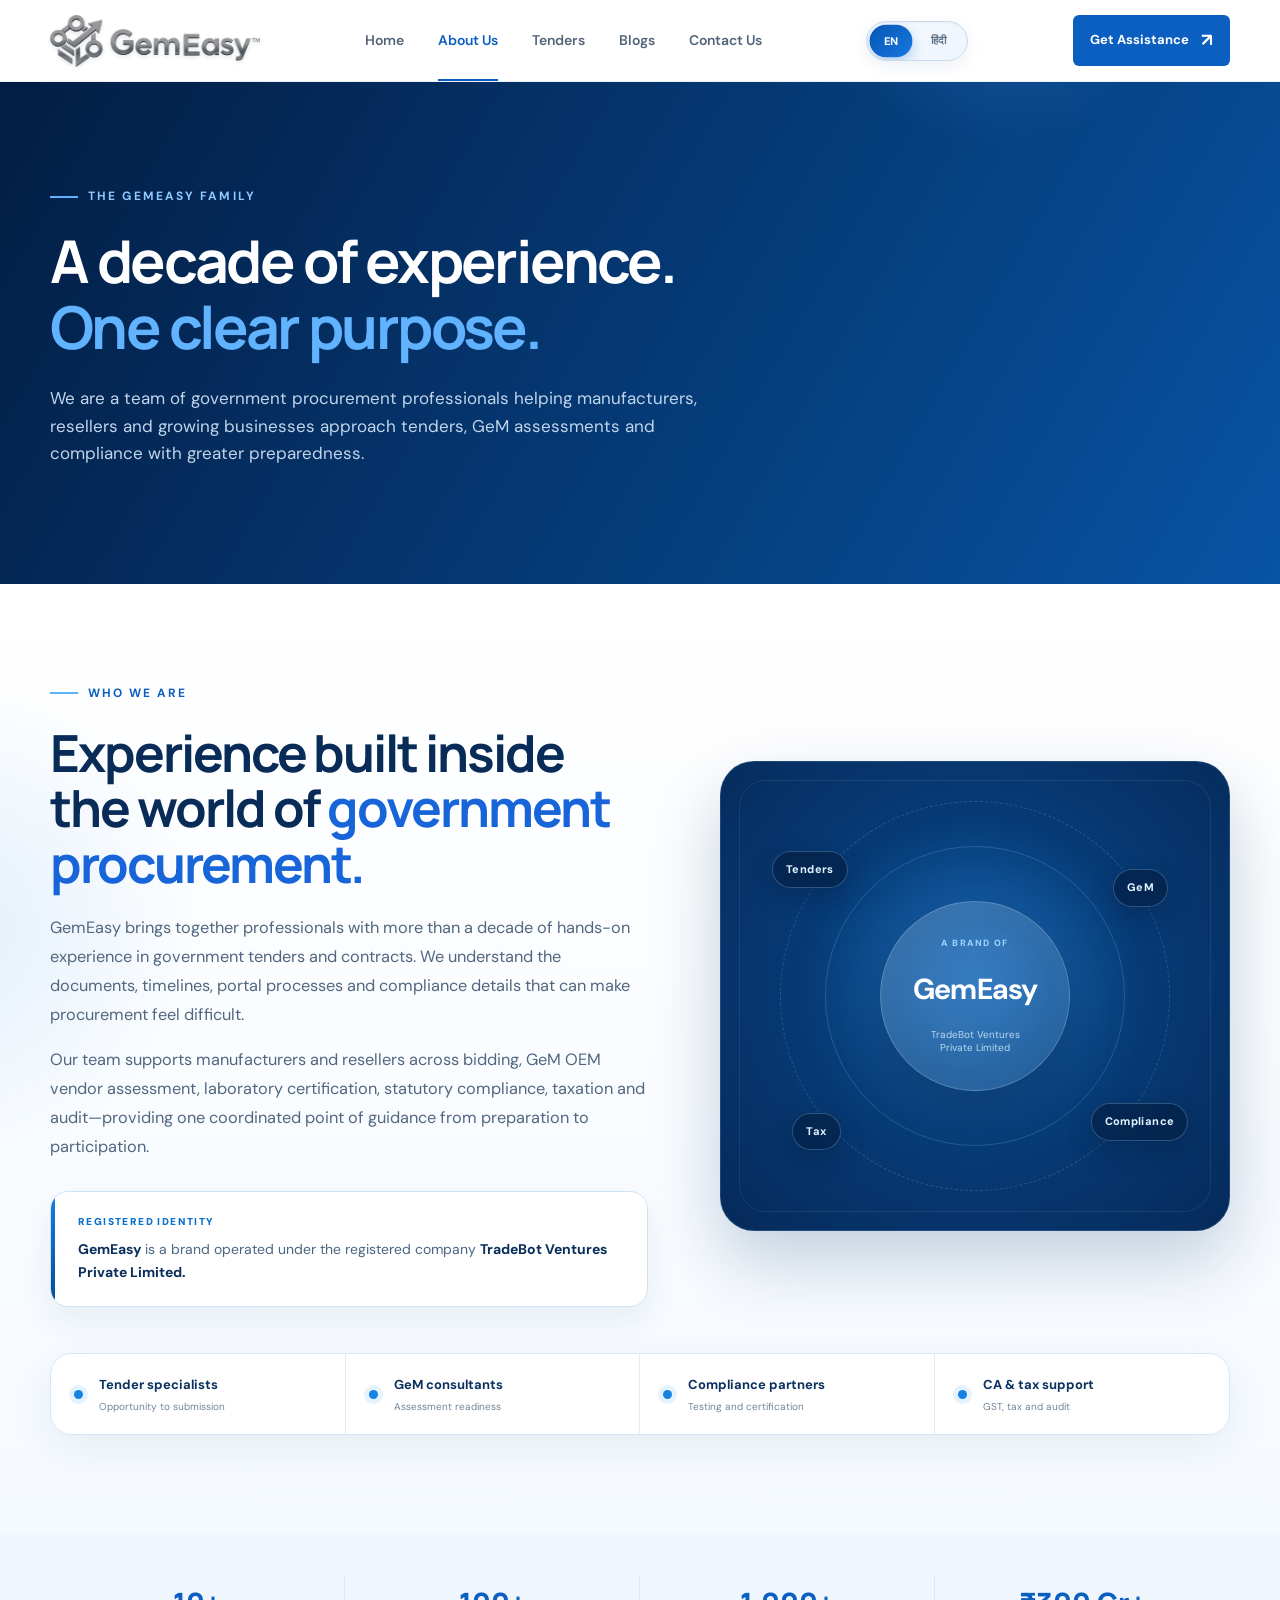
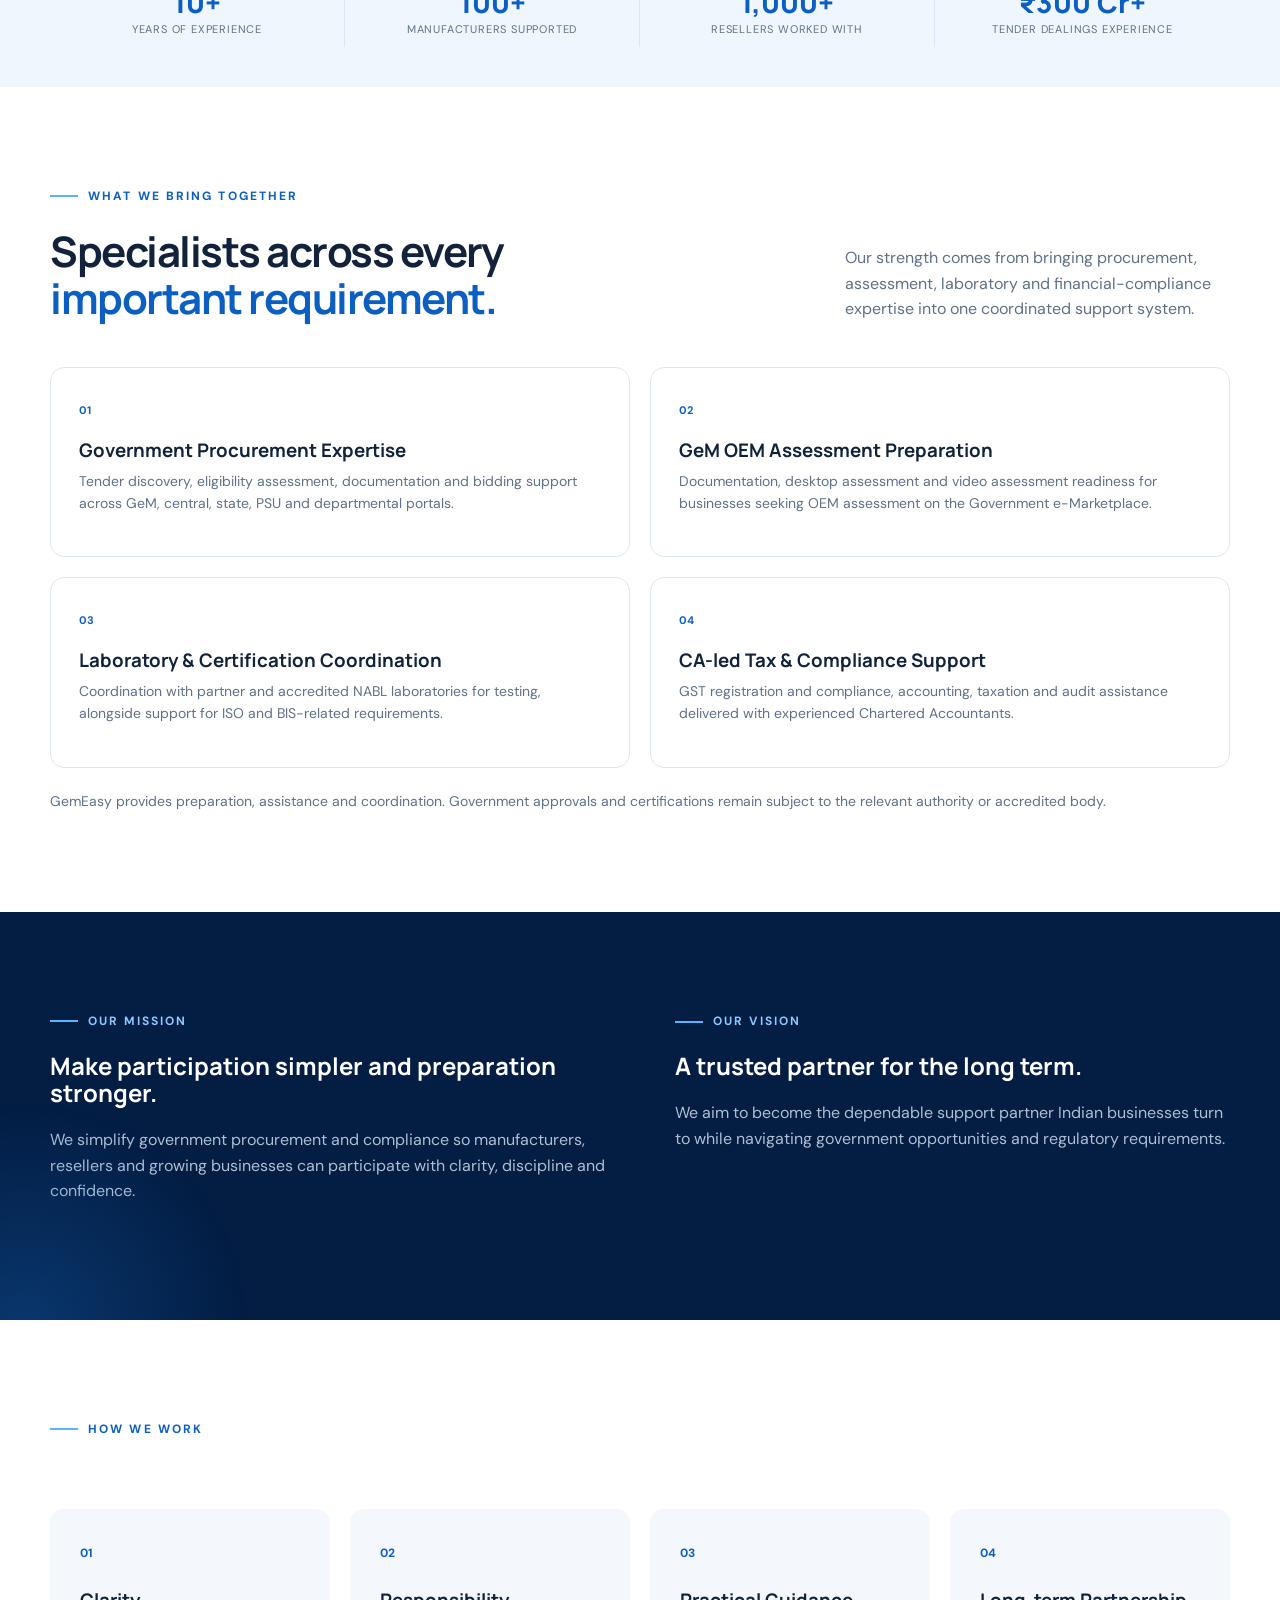
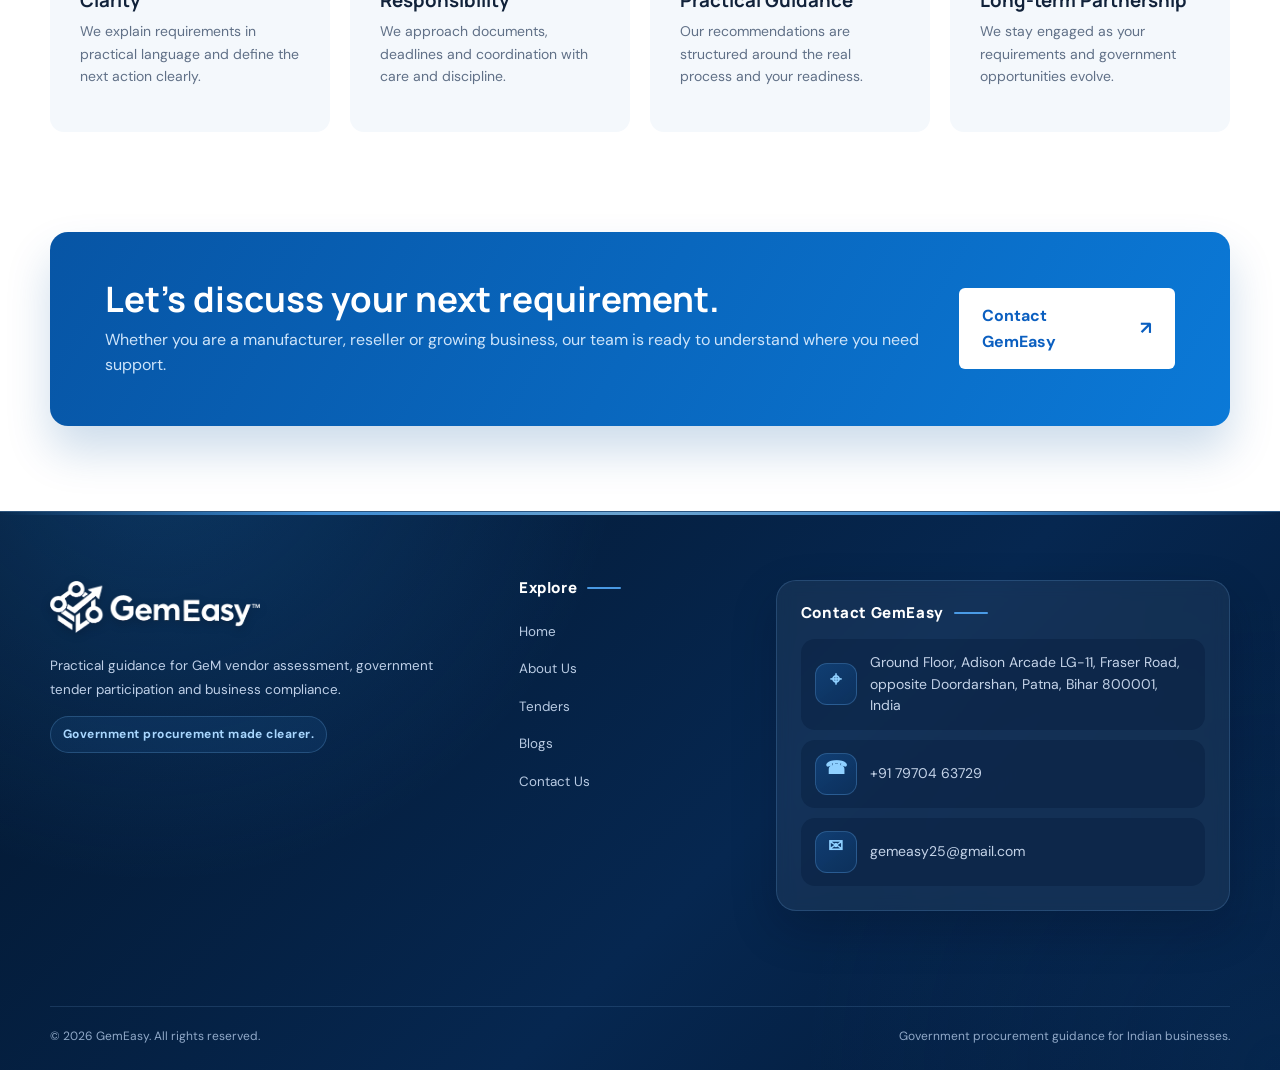
==== commit 0c4e1edf: "Redesign About page and add registered company identity" ====
--- a/about.html
+++ b/about.html
@@ -1 +1,30 @@
-<!doctype html><html lang="en-IN"><head><meta charset="UTF-8"><meta name="viewport" content="width=device-width,initial-scale=1"><title>About GemEasy | GeM & Government Tender Consultants</title><meta name="description" content="Meet GemEasy’s government procurement specialists with 10+ years of experience supporting manufacturers and resellers across GeM, tenders and compliance."><meta name="robots" content="index,follow,max-image-preview:large,max-snippet:-1,max-video-preview:-1"><link rel="canonical" href="https://junaitmallick123.github.io/gemeasy-website/about.html"><link rel="alternate" hreflang="en-in" href="https://junaitmallick123.github.io/gemeasy-website/about.html"><meta property="og:locale" content="en_IN"><meta property="og:type" content="website"><meta property="og:site_name" content="GemEasy"><meta property="og:title" content="About GemEasy | GeM & Government Tender Consultants"><meta property="og:description" content="Meet GemEasy’s government procurement specialists with 10+ years of experience supporting manufacturers and resellers across GeM, tenders and compliance."><meta property="og:url" content="https://junaitmallick123.github.io/gemeasy-website/about.html"><meta property="og:image" content="https://junaitmallick123.github.io/gemeasy-website/assets/gemeasy-logo.png"><meta property="og:image:alt" content="GemEasy government procurement consultancy"><meta name="twitter:card" content="summary_large_image"><meta name="twitter:title" content="About GemEasy | GeM & Government Tender Consultants"><meta name="twitter:description" content="Meet GemEasy’s government procurement specialists with 10+ years of experience supporting manufacturers and resellers across GeM, tenders and compliance."><meta name="twitter:image" content="https://junaitmallick123.github.io/gemeasy-website/assets/gemeasy-logo.png"><meta name="theme-color" content="#073f80"><link rel="icon" type="image/png" sizes="180x180" href="[data-uri]"><link rel="shortcut icon" type="image/png" href="[data-uri]"><link rel="apple-touch-icon" sizes="180x180" href="[data-uri]"><link rel="manifest" href="site.webmanifest"><script type="application/ld+json">{"@context":"https://schema.org","@type":"AboutPage","@id":"https://junaitmallick123.github.io/gemeasy-website/about.html#webpage","url":"https://junaitmallick123.github.io/gemeasy-website/about.html","name":"About GemEasy","description":"Government procurement specialists supporting Indian manufacturers and resellers.","mainEntity":{"@id":"https://junaitmallick123.github.io/gemeasy-website/#organization"},"inLanguage":"en-IN"}</script><link rel="preconnect" href="https://fonts.googleapis.com"><link rel="preconnect" href="https://fonts.gstatic.com" crossorigin><link href="https://fonts.googleapis.com/css2?family=DM+Sans:wght@400;500;600;700&family=Manrope:wght@600;700;800&display=swap" rel="stylesheet"><link rel="stylesheet" href="assets/style-v17.css"><link rel="stylesheet" href="assets/motion.css"><link rel="stylesheet" href="assets/language-v2.css"></head><body><header class="site-header"><div class="container nav-wrap"><a class="brand" href="index.html"><img src="assets/gemeasy-logo.png" alt="GemEasy"></a><button class="menu-toggle" aria-label="Open navigation"><span></span><span></span><span></span></button><nav class="nav-links"><a href="index.html">Home</a><a class="active" href="about.html">About Us</a><a href="tenders.html">Tenders</a><a href="blogs.html">Blogs</a><a href="contact.html">Contact Us</a></nav><button class="language-toggle" id="languageToggle" type="button" aria-label="Switch website language"><span data-lang="en">EN</span><span class="lang-divider">/</span><span data-lang="hi">हिंदी</span></button><a class="button button-small nav-cta" href="contact.html">Get Assistance <span>↗</span></a></div></header><main><section class="page-hero"><div class="container"><div class="eyebrow light"><span></span> The GemEasy Family</div><h1>A decade of experience.<br><em>One clear purpose.</em></h1><p>We are a team of government procurement professionals helping manufacturers, resellers and growing businesses approach tenders, GeM assessments and compliance with greater preparedness.</p></div></section><section class="section about-story-section"><div class="container about-story-layout"><div class="about-team-photo" role="img" aria-label="Representative image of a professional Indian business advisory team"><div class="team-photo-label">Representative team image</div><div class="team-photo-note"><strong>One coordinated team</strong><span>Tenders · GeM · Compliance · Tax</span></div></div><div class="about-story-copy"><div class="eyebrow dark"><span></span> Who We Are</div><h2>Experience built inside the world of <em>government procurement.</em></h2><p>GemEasy brings together professionals with more than a decade of hands-on experience in government tenders and contracts. We understand the documents, timelines, portal processes and compliance details that can make procurement feel difficult.</p><p>Our team has supported manufacturers and resellers across bidding, GeM OEM vendor assessment, laboratory certification, statutory compliance, taxation and audit—giving clients one dependable point of guidance from preparation to participation.</p><div class="team-disciplines"><div class="team-discipline"><i></i>Tender specialists</div><div class="team-discipline"><i></i>GeM consultants</div><div class="team-discipline"><i></i>Compliance partners</div><div class="team-discipline"><i></i>CA &amp; tax support</div></div></div></div></section><section class="about-stats"><div class="container stats-grid"><div><strong>10+</strong><span>Years of Experience</span></div><div><strong>100+</strong><span>Manufacturers Supported</span></div><div><strong>1,000+</strong><span>Resellers Worked With</span></div><div><strong>₹300 Cr+</strong><span>Tender Dealings Experience</span></div></div></section><section class="section"><div class="container"><div class="section-heading"><div><div class="eyebrow dark"><span></span> What We Bring Together</div><h2>Specialists across every<br><em>important requirement.</em></h2></div><p>Our strength comes from bringing procurement, assessment, laboratory and financial-compliance expertise into one coordinated support system.</p></div><div class="capability-grid"><article><b>01</b><h3>Government Procurement Expertise</h3><p>Tender discovery, eligibility assessment, documentation and bidding support across GeM, central, state, PSU and departmental portals.</p></article><article><b>02</b><h3>GeM OEM Assessment Preparation</h3><p>Documentation, desktop assessment and video assessment readiness for businesses seeking OEM assessment on the Government e-Marketplace.</p></article><article><b>03</b><h3>Laboratory & Certification Coordination</h3><p>Coordination with partner and accredited NABL laboratories for testing, alongside support for ISO and BIS-related requirements.</p></article><article><b>04</b><h3>CA-led Tax & Compliance Support</h3><p>GST registration and compliance, accounting, taxation and audit assistance delivered with experienced Chartered Accountants.</p></article></div><p class="disclaimer">GemEasy provides preparation, assistance and coordination. Government approvals and certifications remain subject to the relevant authority or accredited body.</p></div></section><section class="process-section section"><div class="container mission-grid"><div><div class="eyebrow light"><span></span> Our Mission</div><h2>Make participation simpler and preparation stronger.</h2><p>We simplify government procurement and compliance so manufacturers, resellers and growing businesses can participate with clarity, discipline and confidence.</p></div><div><div class="eyebrow light"><span></span> Our Vision</div><h2>A trusted partner for the long term.</h2><p>We aim to become the dependable support partner Indian businesses turn to while navigating government opportunities and regulatory requirements.</p></div></div></section><section class="section"><div class="container"><div class="eyebrow dark"><span></span> How We Work</div><div class="value-grid four"><article><b>01</b><h3>Clarity</h3><p>We explain requirements in practical language and define the next action clearly.</p></article><article><b>02</b><h3>Responsibility</h3><p>We approach documents, deadlines and coordination with care and discipline.</p></article><article><b>03</b><h3>Practical Guidance</h3><p>Our recommendations are structured around the real process and your readiness.</p></article><article><b>04</b><h3>Long-term Partnership</h3><p>We stay engaged as your requirements and government opportunities evolve.</p></article></div></div></section><section class="cta-section"><div class="container cta-box"><div><h2>Let’s discuss your next requirement.</h2><p>Whether you are a manufacturer, reseller or growing business, our team is ready to understand where you need support.</p></div><a class="button button-white" href="contact.html">Contact GemEasy <span>↗</span></a></div></section></main><footer class="site-footer"><div class="container footer-main"><div class="footer-brand"><a class="brand footer-logo" href="index.html" aria-label="GemEasy home"></a><p>Practical guidance for GeM vendor assessment, government tender participation and business compliance.</p><span class="footer-tagline">Government procurement made clearer.</span></div><div class="footer-column"><h3>Explore</h3><div class="footer-links"><a href="index.html">Home</a><a href="about.html">About Us</a><a href="tenders.html">Tenders</a><a href="blogs.html">Blogs</a><a href="contact.html">Contact Us</a></div></div><div class="footer-column footer-contact"><h3>Contact GemEasy</h3><div class="footer-contact-list"><a class="footer-contact-item" href="https://www.google.com/maps/search/?api=1&query=Ground%20Floor%2C%20Adison%20Arcade%20LG-11%2C%20Fraser%20Road%2C%20opposite%20Doordarshan%2C%20Patna%2C%20Bihar%20800001%2C%20India" target="_blank" rel="noopener noreferrer"><i>LOC</i><span>Ground Floor, Adison Arcade LG-11, Fraser Road, opposite Doordarshan, Patna, Bihar 800001, India</span></a><a class="footer-contact-item" href="https://wa.me/917970463729?text=Hello%20GemEasy%2C%20I%20would%20like%20to%20discuss%20your%20services." target="_blank" rel="noopener noreferrer" aria-label="Chat with GemEasy on WhatsApp"><i>TEL</i><span>+91 79704 63729</span></a><a class="footer-contact-item" href="mailto:gemeasy25@gmail.com"><i>MAIL</i><span>gemeasy25@gmail.com</span></a></div></div></div><div class="container footer-bottom"><span>© 2026 GemEasy. All rights reserved.</span><span>Government procurement guidance for Indian businesses.</span></div></footer><script src="assets/script.js"></script><script src="assets/motion.js"></script><script src="assets/i18n.js"></script></body></html>
+<!doctype html><html lang="en-IN"><head><meta charset="UTF-8"><meta name="viewport" content="width=device-width,initial-scale=1"><title>About GemEasy | GeM & Government Tender Consultants</title><meta name="description" content="Meet GemEasy’s government procurement specialists with 10+ years of experience supporting manufacturers and resellers across GeM, tenders and compliance."><meta name="robots" content="index,follow,max-image-preview:large,max-snippet:-1,max-video-preview:-1"><link rel="canonical" href="https://junaitmallick123.github.io/gemeasy-website/about.html"><link rel="alternate" hreflang="en-in" href="https://junaitmallick123.github.io/gemeasy-website/about.html"><meta property="og:locale" content="en_IN"><meta property="og:type" content="website"><meta property="og:site_name" content="GemEasy"><meta property="og:title" content="About GemEasy | GeM & Government Tender Consultants"><meta property="og:description" content="Meet GemEasy’s government procurement specialists with 10+ years of experience supporting manufacturers and resellers across GeM, tenders and compliance."><meta property="og:url" content="https://junaitmallick123.github.io/gemeasy-website/about.html"><meta property="og:image" content="https://junaitmallick123.github.io/gemeasy-website/assets/gemeasy-logo.png"><meta property="og:image:alt" content="GemEasy government procurement consultancy"><meta name="twitter:card" content="summary_large_image"><meta name="twitter:title" content="About GemEasy | GeM & Government Tender Consultants"><meta name="twitter:description" content="Meet GemEasy’s government procurement specialists with 10+ years of experience supporting manufacturers and resellers across GeM, tenders and compliance."><meta name="twitter:image" content="https://junaitmallick123.github.io/gemeasy-website/assets/gemeasy-logo.png"><meta name="theme-color" content="#073f80"><link rel="icon" type="image/png" sizes="180x180" href="[data-uri]"><link rel="shortcut icon" type="image/png" href="[data-uri]"><link rel="apple-touch-icon" sizes="180x180" href="[data-uri]"><link rel="manifest" href="site.webmanifest"><script type="application/ld+json">{"@context":"https://schema.org","@type":"AboutPage","@id":"https://junaitmallick123.github.io/gemeasy-website/about.html#webpage","url":"https://junaitmallick123.github.io/gemeasy-website/about.html","name":"About GemEasy","description":"Government procurement specialists supporting Indian manufacturers and resellers.","mainEntity":{"@id":"https://junaitmallick123.github.io/gemeasy-website/#organization"},"inLanguage":"en-IN"}</script><link rel="preconnect" href="https://fonts.googleapis.com"><link rel="preconnect" href="https://fonts.gstatic.com" crossorigin><link href="https://fonts.googleapis.com/css2?family=DM+Sans:wght@400;500;600;700&family=Manrope:wght@600;700;800&display=swap" rel="stylesheet"><link rel="stylesheet" href="assets/style-v17.css?v=20"><link rel="stylesheet" href="assets/motion.css"><link rel="stylesheet" href="assets/language-v2.css"></head><body><header class="site-header"><div class="container nav-wrap"><a class="brand" href="index.html"><img src="assets/gemeasy-logo.png" alt="GemEasy"></a><button class="menu-toggle" aria-label="Open navigation"><span></span><span></span><span></span></button><nav class="nav-links"><a href="index.html">Home</a><a class="active" href="about.html">About Us</a><a href="tenders.html">Tenders</a><a href="blogs.html">Blogs</a><a href="contact.html">Contact Us</a></nav><button class="language-toggle" id="languageToggle" type="button" aria-label="Switch website language"><span data-lang="en">EN</span><span class="lang-divider">/</span><span data-lang="hi">हिंदी</span></button><a class="button button-small nav-cta" href="contact.html">Get Assistance <span>↗</span></a></div></header><main><section class="page-hero"><div class="container"><div class="eyebrow light"><span></span> The GemEasy Family</div><h1>A decade of experience.<br><em>One clear purpose.</em></h1><p>We are a team of government procurement professionals helping manufacturers, resellers and growing businesses approach tenders, GeM assessments and compliance with greater preparedness.</p></div></section><section class="section about-story-section about-story-redesign">
+  <div class="container about-story-layout about-story-new-layout">
+    <div class="about-story-copy about-story-content">
+      <div class="eyebrow dark"><span></span> Who We Are</div>
+      <h2>Experience built inside the world of <em>government procurement.</em></h2>
+      <p>GemEasy brings together professionals with more than a decade of hands-on experience in government tenders and contracts. We understand the documents, timelines, portal processes and compliance details that can make procurement feel difficult.</p>
+      <p>Our team supports manufacturers and resellers across bidding, GeM OEM vendor assessment, laboratory certification, statutory compliance, taxation and audit—providing one coordinated point of guidance from preparation to participation.</p>
+      <div class="about-legal-note">
+        <span class="legal-note-mark">Registered identity</span>
+        <p><strong>GemEasy</strong> is a brand operated under the registered company <strong>TradeBot Ventures Private Limited.</strong></p>
+      </div>
+    </div>
+    <div class="about-identity-panel" aria-label="GemEasy areas of expertise">
+      <div class="identity-glow"></div>
+      <div class="identity-orbit orbit-one"></div>
+      <div class="identity-orbit orbit-two"></div>
+      <span class="identity-node node-tender">Tenders</span>
+      <span class="identity-node node-gem">GeM</span>
+      <span class="identity-node node-compliance">Compliance</span>
+      <span class="identity-node node-tax">Tax</span>
+      <div class="identity-core"><small>A brand of</small><strong>GemEasy</strong><span>TradeBot Ventures<br>Private Limited</span></div>
+    </div>
+  </div>
+  <div class="container about-expertise-strip">
+    <div><i></i><span><b>Tender specialists</b><small>Opportunity to submission</small></span></div>
+    <div><i></i><span><b>GeM consultants</b><small>Assessment readiness</small></span></div>
+    <div><i></i><span><b>Compliance partners</b><small>Testing and certification</small></span></div>
+    <div><i></i><span><b>CA &amp; tax support</b><small>GST, tax and audit</small></span></div>
+  </div>
+</section><section class="about-stats"><div class="container stats-grid"><div><strong>10+</strong><span>Years of Experience</span></div><div><strong>100+</strong><span>Manufacturers Supported</span></div><div><strong>1,000+</strong><span>Resellers Worked With</span></div><div><strong>₹300 Cr+</strong><span>Tender Dealings Experience</span></div></div></section><section class="section"><div class="container"><div class="section-heading"><div><div class="eyebrow dark"><span></span> What We Bring Together</div><h2>Specialists across every<br><em>important requirement.</em></h2></div><p>Our strength comes from bringing procurement, assessment, laboratory and financial-compliance expertise into one coordinated support system.</p></div><div class="capability-grid"><article><b>01</b><h3>Government Procurement Expertise</h3><p>Tender discovery, eligibility assessment, documentation and bidding support across GeM, central, state, PSU and departmental portals.</p></article><article><b>02</b><h3>GeM OEM Assessment Preparation</h3><p>Documentation, desktop assessment and video assessment readiness for businesses seeking OEM assessment on the Government e-Marketplace.</p></article><article><b>03</b><h3>Laboratory & Certification Coordination</h3><p>Coordination with partner and accredited NABL laboratories for testing, alongside support for ISO and BIS-related requirements.</p></article><article><b>04</b><h3>CA-led Tax & Compliance Support</h3><p>GST registration and compliance, accounting, taxation and audit assistance delivered with experienced Chartered Accountants.</p></article></div><p class="disclaimer">GemEasy provides preparation, assistance and coordination. Government approvals and certifications remain subject to the relevant authority or accredited body.</p></div></section><section class="process-section section"><div class="container mission-grid"><div><div class="eyebrow light"><span></span> Our Mission</div><h2>Make participation simpler and preparation stronger.</h2><p>We simplify government procurement and compliance so manufacturers, resellers and growing businesses can participate with clarity, discipline and confidence.</p></div><div><div class="eyebrow light"><span></span> Our Vision</div><h2>A trusted partner for the long term.</h2><p>We aim to become the dependable support partner Indian businesses turn to while navigating government opportunities and regulatory requirements.</p></div></div></section><section class="section"><div class="container"><div class="eyebrow dark"><span></span> How We Work</div><div class="value-grid four"><article><b>01</b><h3>Clarity</h3><p>We explain requirements in practical language and define the next action clearly.</p></article><article><b>02</b><h3>Responsibility</h3><p>We approach documents, deadlines and coordination with care and discipline.</p></article><article><b>03</b><h3>Practical Guidance</h3><p>Our recommendations are structured around the real process and your readiness.</p></article><article><b>04</b><h3>Long-term Partnership</h3><p>We stay engaged as your requirements and government opportunities evolve.</p></article></div></div></section><section class="cta-section"><div class="container cta-box"><div><h2>Let’s discuss your next requirement.</h2><p>Whether you are a manufacturer, reseller or growing business, our team is ready to understand where you need support.</p></div><a class="button button-white" href="contact.html">Contact GemEasy <span>↗</span></a></div></section></main><footer class="site-footer"><div class="container footer-main"><div class="footer-brand"><a class="brand footer-logo" href="index.html" aria-label="GemEasy home"></a><p>Practical guidance for GeM vendor assessment, government tender participation and business compliance.</p><span class="footer-tagline">Government procurement made clearer.</span></div><div class="footer-column"><h3>Explore</h3><div class="footer-links"><a href="index.html">Home</a><a href="about.html">About Us</a><a href="tenders.html">Tenders</a><a href="blogs.html">Blogs</a><a href="contact.html">Contact Us</a></div></div><div class="footer-column footer-contact"><h3>Contact GemEasy</h3><div class="footer-contact-list"><a class="footer-contact-item" href="https://www.google.com/maps/search/?api=1&query=Ground%20Floor%2C%20Adison%20Arcade%20LG-11%2C%20Fraser%20Road%2C%20opposite%20Doordarshan%2C%20Patna%2C%20Bihar%20800001%2C%20India" target="_blank" rel="noopener noreferrer"><i>LOC</i><span>Ground Floor, Adison Arcade LG-11, Fraser Road, opposite Doordarshan, Patna, Bihar 800001, India</span></a><a class="footer-contact-item" href="https://wa.me/917970463729?text=Hello%20GemEasy%2C%20I%20would%20like%20to%20discuss%20your%20services." target="_blank" rel="noopener noreferrer" aria-label="Chat with GemEasy on WhatsApp"><i>TEL</i><span>+91 79704 63729</span></a><a class="footer-contact-item" href="mailto:gemeasy25@gmail.com"><i>MAIL</i><span>gemeasy25@gmail.com</span></a></div></div></div><div class="container footer-bottom"><span>© 2026 GemEasy. All rights reserved.</span><span>Government procurement guidance for Indian businesses.</span></div></footer><script src="assets/script.js"></script><script src="assets/motion.js"></script><script src="assets/i18n.js"></script></body></html>
--- a/assets/style-v17.css
+++ b/assets/style-v17.css
@@ -264,3 +264,72 @@
 .journey-step p{margin:0;color:#60758d;font-size:13.5px;line-height:1.65}
 @media(max-width:900px){.journey-layout{grid-template-columns:1fr}.journey-desk{min-height:auto}.journey-steps{grid-template-columns:repeat(2,minmax(0,1fr))}}
 @media(max-width:620px){.tender-journey-section .section-heading{margin-bottom:28px}.journey-desk{padding:27px 23px;border-radius:21px}.journey-desk h3{font-size:25px}.journey-steps{grid-template-columns:1fr;gap:12px}.journey-step{grid-template-columns:46px minmax(0,1fr);gap:14px;padding:20px;border-radius:18px}.journey-number{width:44px;height:44px;border-radius:13px;font-size:14px}.journey-step h3{font-size:18px}}
+
+
+/* Contact page details redesign */
+.contact-copy>.direct-contact.contact-options{display:grid;grid-template-columns:repeat(2,minmax(0,1fr));gap:14px;margin:30px 0 34px}
+.contact-options .direct-contact-card{position:relative;display:grid;grid-template-columns:48px minmax(0,1fr);align-items:start;gap:14px;min-width:0;margin:0;padding:21px;border:1px solid #d9e8f6;border-radius:20px;background:linear-gradient(145deg,#fff 0%,#f7fbff 100%);box-shadow:0 10px 30px rgba(9,61,113,.07);color:#0a315f;transition:transform .25s ease,border-color .25s ease,box-shadow .25s ease}
+.contact-options .direct-contact-card:hover{transform:translateY(-3px);border-color:#8fc2ef;box-shadow:0 17px 38px rgba(9,61,113,.13)}
+.contact-options .contact-address-card{grid-column:1/-1;grid-template-columns:52px minmax(0,1fr) auto;padding:24px;background:linear-gradient(135deg,#07366c 0%,#0a579f 100%);border-color:transparent;color:#fff;box-shadow:0 18px 42px rgba(5,55,107,.18)}
+.contact-options .contact-address-card:hover{border-color:transparent;box-shadow:0 22px 48px rgba(5,55,107,.24)}
+.contact-options .direct-contact-card i.contact-detail-icon{display:grid;place-items:center;width:48px;height:48px;min-width:48px;margin:0;padding:0;border:1px solid #c9e2f8;border-radius:15px;background:#e9f5ff;color:#0a64bb;font-size:0;font-style:normal}
+.contact-options .contact-address-card i.contact-detail-icon{width:52px;height:52px;min-width:52px;border-color:rgba(255,255,255,.2);background:rgba(255,255,255,.12);color:#a9d9ff}
+.contact-options .contact-detail-icon::before{display:block;font-size:22px;line-height:1}
+.contact-options .contact-location-icon::before{content:"⌖";font-size:25px}
+.contact-options .contact-phone-icon::before{content:"◔";transform:rotate(-35deg);font-size:25px}
+.contact-options .contact-email-icon::before{content:"✉";font-size:20px}
+.contact-options .direct-contact-card span{display:block;min-width:0}
+.contact-options .direct-contact-card small{display:block;margin:1px 0 7px;color:#5980a5;font-size:10px;font-weight:900;letter-spacing:.11em;line-height:1.3;text-transform:uppercase}
+.contact-options .contact-address-card small{color:#9fd4ff}
+.contact-options .direct-contact-card strong{display:block;color:#0b315d;font-size:14px;line-height:1.55;overflow-wrap:anywhere}
+.contact-options .contact-address-card strong{max-width:520px;color:#fff;font-size:14.5px;font-weight:650}
+.contact-options .contact-card-action{grid-column:2;display:flex;align-items:center;justify-content:space-between;gap:9px;margin-top:13px;padding-top:13px;border-top:1px solid #deebf7;color:#0b61b5;font-size:12px;font-weight:850;font-style:normal}
+.contact-options .contact-address-card .contact-card-action{grid-column:3;align-self:center;margin:0;padding:0;border:0;color:#fff;white-space:nowrap}
+.contact-options .contact-card-action em{display:grid;place-items:center;width:27px;height:27px;border-radius:50%;background:#e7f3ff;color:#0b61b5;font-size:13px;font-style:normal}
+.contact-options .contact-address-card .contact-card-action em{background:#fff;color:#07509b}
+@media(max-width:760px){.contact-copy>.direct-contact.contact-options{grid-template-columns:1fr}.contact-options .contact-address-card{grid-column:auto;grid-template-columns:48px minmax(0,1fr)}.contact-options .contact-address-card i.contact-detail-icon{width:48px;height:48px;min-width:48px}.contact-options .contact-address-card .contact-card-action{grid-column:2;justify-content:space-between;margin-top:13px;padding-top:13px;border-top:1px solid rgba(255,255,255,.18)}}
+@media(max-width:420px){.contact-options .direct-contact-card,.contact-options .contact-address-card{grid-template-columns:42px minmax(0,1fr);gap:12px;padding:17px;border-radius:17px}.contact-options .direct-contact-card i.contact-detail-icon,.contact-options .contact-address-card i.contact-detail-icon{width:42px;height:42px;min-width:42px;border-radius:13px}.contact-options .direct-contact-card strong,.contact-options .contact-address-card strong{font-size:13px}.contact-options .contact-card-action,.contact-options .contact-address-card .contact-card-action{grid-column:2}}
+
+
+/* About page redesign — image-free animated identity */
+.about-story-redesign{position:relative;overflow:hidden;background:linear-gradient(180deg,#fff 0%,#f5faff 100%)}
+.about-story-redesign::before{content:"";position:absolute;width:520px;height:520px;left:-310px;top:8%;border-radius:50%;background:radial-gradient(circle,rgba(33,126,218,.11),transparent 67%);pointer-events:none}
+.about-story-new-layout{grid-template-columns:minmax(0,1.08fr) minmax(410px,.92fr);gap:72px;align-items:center}
+.about-story-content{position:relative;z-index:2}
+.about-story-content h2{max-width:720px}
+.about-legal-note{position:relative;overflow:hidden;margin-top:30px;padding:22px 24px 22px 27px;border:1px solid #cfe3f6;border-radius:18px;background:#fff;box-shadow:0 13px 34px rgba(10,63,116,.08)}
+.about-legal-note::before{content:"";position:absolute;inset:0 auto 0 0;width:4px;background:linear-gradient(#1281e6,#074b94)}
+.legal-note-mark{display:block;margin-bottom:8px;color:#0870cb;font-size:10px;font-weight:900;letter-spacing:.14em;text-transform:uppercase}
+.about-legal-note p{margin:0!important;color:#4b6682!important;font-size:14px;line-height:1.65}
+.about-legal-note strong{color:#092e5b}
+.about-identity-panel{position:relative;isolation:isolate;display:grid;place-items:center;min-height:470px;border:1px solid rgba(115,181,240,.2);border-radius:34px;background:radial-gradient(circle at 50% 46%,#0c5aa8 0%,#073b76 45%,#052a59 100%);box-shadow:0 30px 70px rgba(3,48,96,.22);overflow:hidden}
+.about-identity-panel::before{content:"";position:absolute;inset:18px;border:1px solid rgba(255,255,255,.08);border-radius:27px}
+.identity-glow{position:absolute;width:220px;height:220px;border-radius:50%;background:rgba(79,174,255,.2);filter:blur(38px);animation:identityPulse 4.8s ease-in-out infinite}
+.identity-orbit{position:absolute;border:1px solid rgba(144,207,255,.21);border-radius:50%;animation:identityRotate 24s linear infinite}
+.orbit-one{width:300px;height:300px}
+.orbit-two{width:390px;height:390px;border-style:dashed;animation-duration:38s;animation-direction:reverse}
+.identity-core{position:relative;z-index:3;display:grid;place-items:center;width:190px;height:190px;padding:25px;text-align:center;border:1px solid rgba(255,255,255,.2);border-radius:50%;background:linear-gradient(145deg,rgba(255,255,255,.16),rgba(255,255,255,.065));box-shadow:0 20px 45px rgba(0,16,43,.3),inset 0 0 30px rgba(255,255,255,.05);backdrop-filter:blur(9px);animation:identityFloat 5s ease-in-out infinite}
+.identity-core small{color:#9dd4ff;font-size:9px;font-weight:800;letter-spacing:.16em;text-transform:uppercase}
+.identity-core strong{margin:-4px 0;color:#fff;font-size:29px;letter-spacing:-.03em}
+.identity-core span{color:#bcd8ef;font-size:10px;line-height:1.35}
+.identity-node{position:absolute;z-index:4;padding:9px 13px;border:1px solid rgba(159,216,255,.27);border-radius:999px;background:rgba(4,34,73,.78);box-shadow:0 10px 25px rgba(0,18,46,.25);color:#dff2ff;font-size:11px;font-weight:800;letter-spacing:.035em;backdrop-filter:blur(7px);animation:nodeFloat 4.2s ease-in-out infinite}
+.node-tender{left:10%;top:19%}.node-gem{right:12%;top:23%;animation-delay:-1.1s}.node-compliance{right:8%;bottom:19%;animation-delay:-2.3s}.node-tax{left:14%;bottom:17%;animation-delay:-3.2s}
+.about-expertise-strip{position:relative;z-index:3;display:grid;grid-template-columns:repeat(4,minmax(0,1fr));margin-top:46px;border:1px solid #d7e7f6;border-radius:22px;background:#fff;box-shadow:0 14px 42px rgba(12,65,116,.07);overflow:hidden}
+.about-expertise-strip>div{display:grid;grid-template-columns:12px minmax(0,1fr);align-items:center;gap:13px;padding:21px 23px;border-right:1px solid #e0ebf5;transition:background .25s ease,transform .25s ease}
+.about-expertise-strip>div:last-child{border-right:0}
+.about-expertise-strip>div:hover{background:#f2f8ff;transform:translateY(-2px)}
+.about-expertise-strip i{width:9px;height:9px;border-radius:50%;background:#1682e2;box-shadow:0 0 0 5px #e5f3ff}
+.about-expertise-strip span,.about-expertise-strip b,.about-expertise-strip small{display:block}
+.about-expertise-strip b{color:#0b315f;font-size:13px}
+.about-expertise-strip small{margin-top:4px;color:#71859b;font-size:10px;line-height:1.3}
+.about-stats .stats-grid>div{transition:transform .28s ease,background .28s ease}
+.about-stats .stats-grid>div:hover{transform:translateY(-6px);background:rgba(255,255,255,.075)}
+.capability-grid article,.value-grid article{transition:transform .28s ease,box-shadow .28s ease,border-color .28s ease}
+.capability-grid article:hover,.value-grid article:hover{transform:translateY(-7px);border-color:#9bc9f0;box-shadow:0 18px 40px rgba(8,62,115,.12)}
+@keyframes identityRotate{to{transform:rotate(360deg)}}
+@keyframes identityPulse{0%,100%{transform:scale(.88);opacity:.55}50%{transform:scale(1.12);opacity:1}}
+@keyframes identityFloat{0%,100%{transform:translateY(0)}50%{transform:translateY(-9px)}}
+@keyframes nodeFloat{0%,100%{transform:translateY(0)}50%{transform:translateY(-7px)}}
+@media(max-width:960px){.about-story-new-layout{grid-template-columns:1fr;gap:42px}.about-identity-panel{min-height:430px;max-width:620px;width:100%;margin:auto}.about-expertise-strip{grid-template-columns:repeat(2,minmax(0,1fr))}.about-expertise-strip>div:nth-child(2){border-right:0}.about-expertise-strip>div:nth-child(-n+2){border-bottom:1px solid #e0ebf5}}
+@media(max-width:560px){.about-identity-panel{min-height:370px;border-radius:25px}.orbit-one{width:250px;height:250px}.orbit-two{width:320px;height:320px}.identity-core{width:160px;height:160px}.identity-core strong{font-size:25px}.identity-node{padding:7px 10px;font-size:9px}.node-tender{left:6%}.node-gem{right:7%}.node-compliance{right:4%}.node-tax{left:8%}.about-expertise-strip{grid-template-columns:1fr}.about-expertise-strip>div{border-right:0!important;border-bottom:1px solid #e0ebf5!important}.about-expertise-strip>div:last-child{border-bottom:0!important}.about-legal-note{padding:19px 19px 19px 22px}}
+@media(prefers-reduced-motion:reduce){.identity-orbit,.identity-glow,.identity-core,.identity-node{animation:none!important}.about-stats .stats-grid>div,.capability-grid article,.value-grid article{transition:none}}
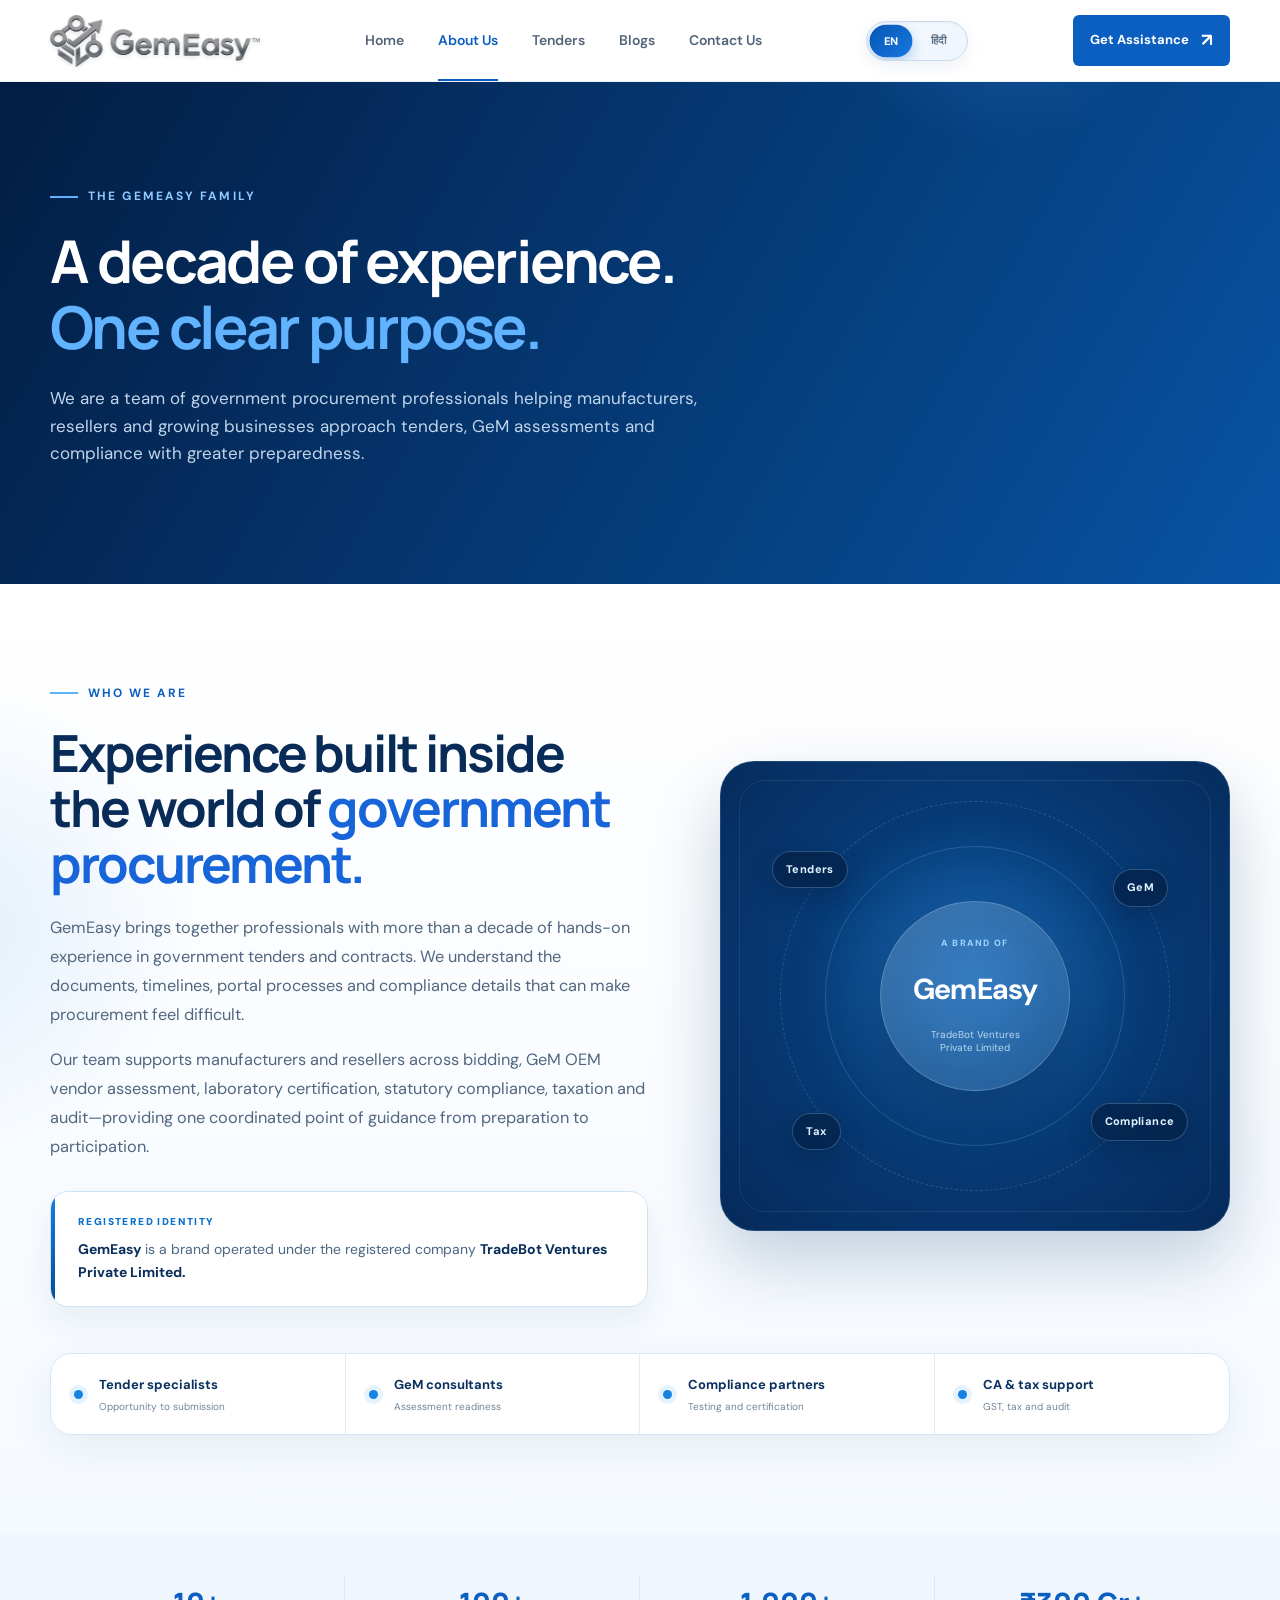
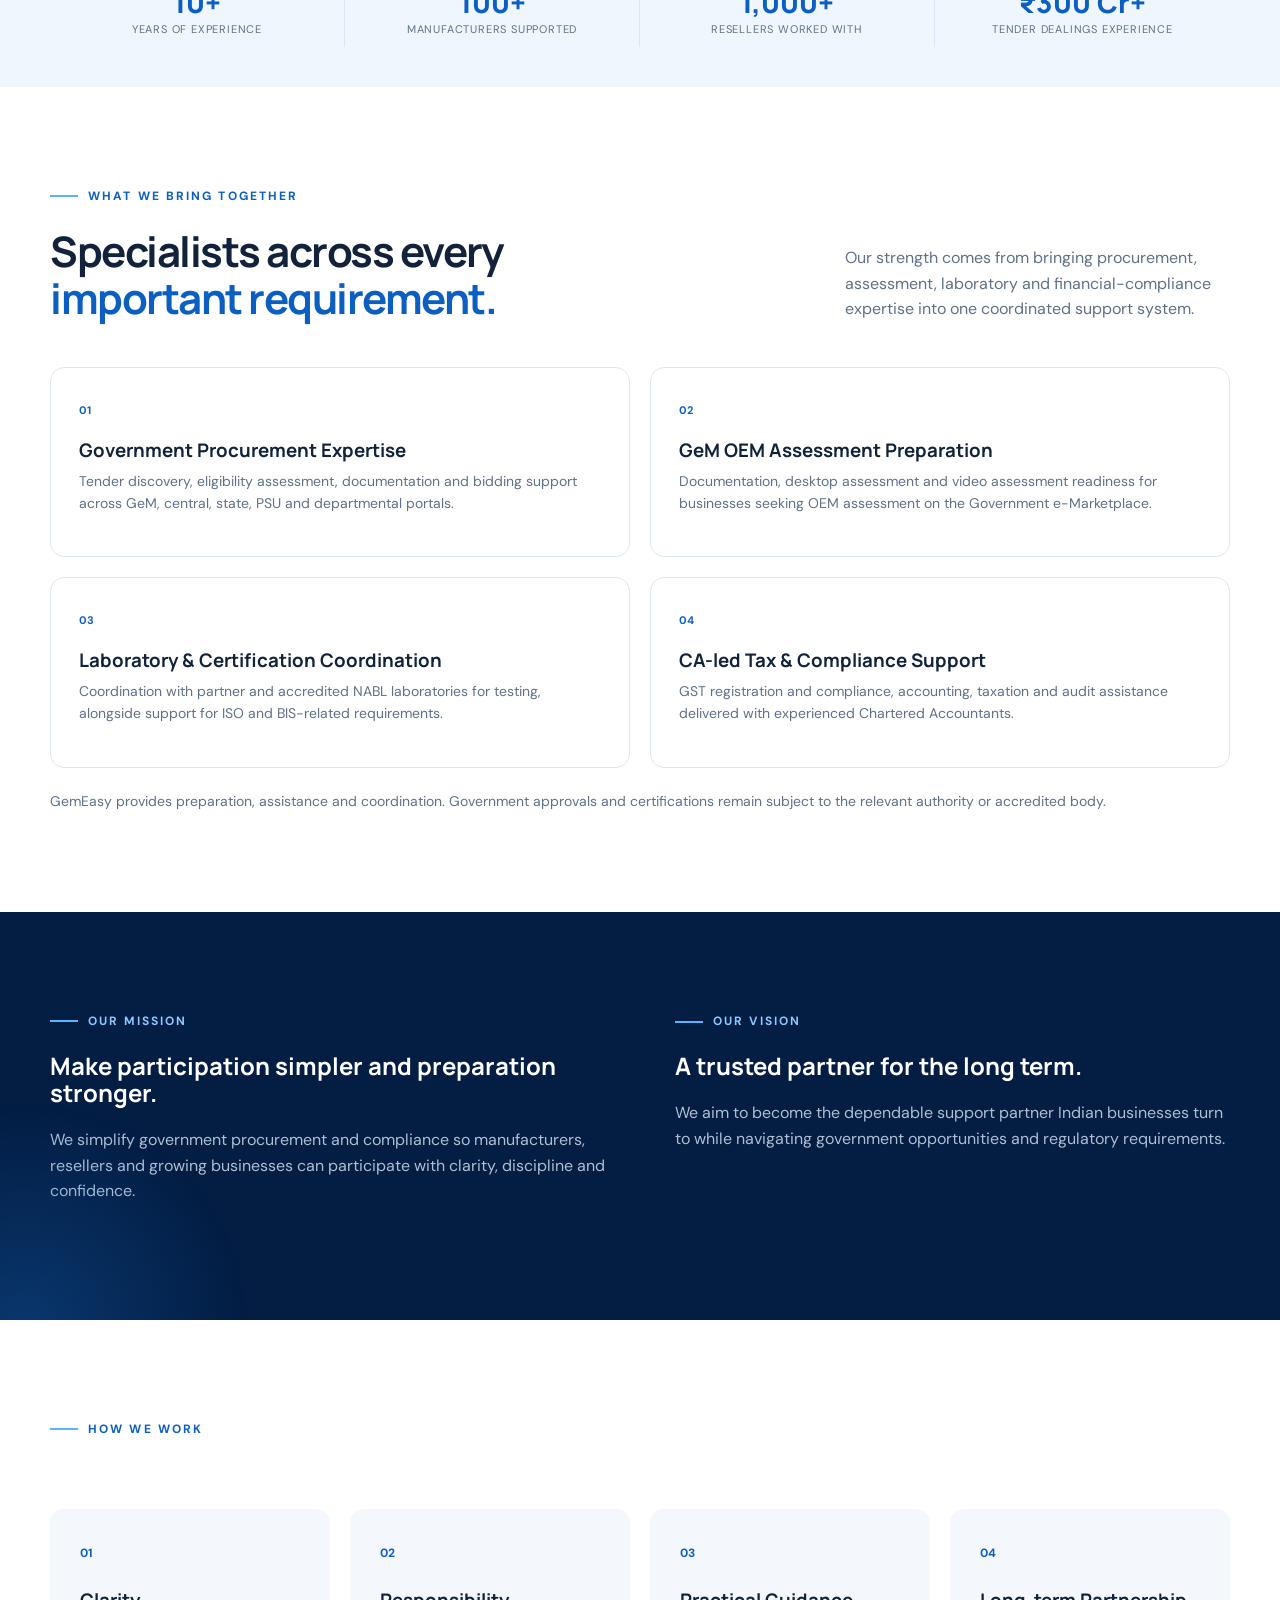
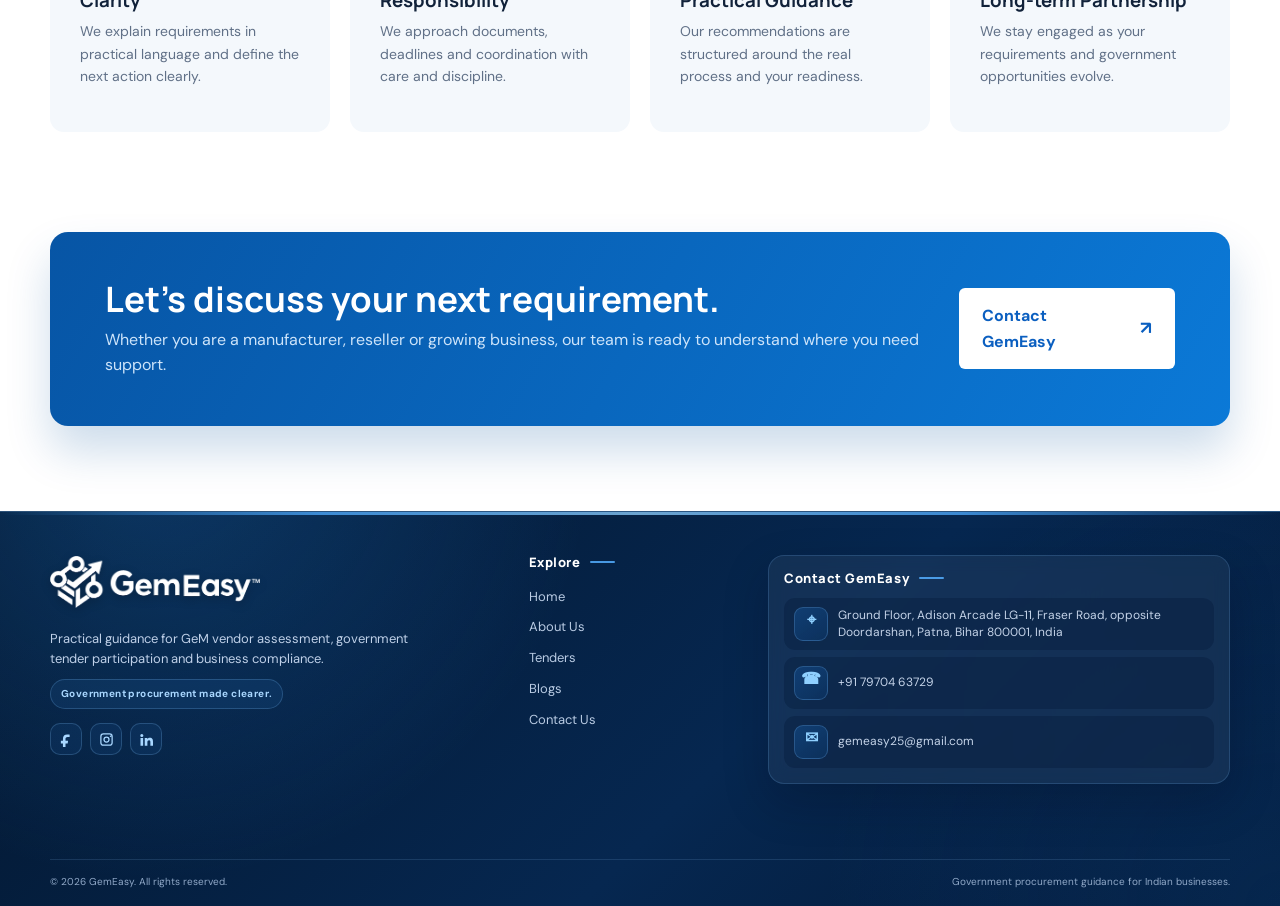
==== commit 49d76a71: "Apply compact footer with social placeholders" ====
--- a/about.html
+++ b/about.html
@@ -1,4 +1,4 @@
-<!doctype html><html lang="en-IN"><head><meta charset="UTF-8"><meta name="viewport" content="width=device-width,initial-scale=1"><title>About GemEasy | GeM & Government Tender Consultants</title><meta name="description" content="Meet GemEasy’s government procurement specialists with 10+ years of experience supporting manufacturers and resellers across GeM, tenders and compliance."><meta name="robots" content="index,follow,max-image-preview:large,max-snippet:-1,max-video-preview:-1"><link rel="canonical" href="https://junaitmallick123.github.io/gemeasy-website/about.html"><link rel="alternate" hreflang="en-in" href="https://junaitmallick123.github.io/gemeasy-website/about.html"><meta property="og:locale" content="en_IN"><meta property="og:type" content="website"><meta property="og:site_name" content="GemEasy"><meta property="og:title" content="About GemEasy | GeM & Government Tender Consultants"><meta property="og:description" content="Meet GemEasy’s government procurement specialists with 10+ years of experience supporting manufacturers and resellers across GeM, tenders and compliance."><meta property="og:url" content="https://junaitmallick123.github.io/gemeasy-website/about.html"><meta property="og:image" content="https://junaitmallick123.github.io/gemeasy-website/assets/gemeasy-logo.png"><meta property="og:image:alt" content="GemEasy government procurement consultancy"><meta name="twitter:card" content="summary_large_image"><meta name="twitter:title" content="About GemEasy | GeM & Government Tender Consultants"><meta name="twitter:description" content="Meet GemEasy’s government procurement specialists with 10+ years of experience supporting manufacturers and resellers across GeM, tenders and compliance."><meta name="twitter:image" content="https://junaitmallick123.github.io/gemeasy-website/assets/gemeasy-logo.png"><meta name="theme-color" content="#073f80"><link rel="icon" type="image/png" sizes="180x180" href="[data-uri]"><link rel="shortcut icon" type="image/png" href="[data-uri]"><link rel="apple-touch-icon" sizes="180x180" href="[data-uri]"><link rel="manifest" href="site.webmanifest"><script type="application/ld+json">{"@context":"https://schema.org","@type":"AboutPage","@id":"https://junaitmallick123.github.io/gemeasy-website/about.html#webpage","url":"https://junaitmallick123.github.io/gemeasy-website/about.html","name":"About GemEasy","description":"Government procurement specialists supporting Indian manufacturers and resellers.","mainEntity":{"@id":"https://junaitmallick123.github.io/gemeasy-website/#organization"},"inLanguage":"en-IN"}</script><link rel="preconnect" href="https://fonts.googleapis.com"><link rel="preconnect" href="https://fonts.gstatic.com" crossorigin><link href="https://fonts.googleapis.com/css2?family=DM+Sans:wght@400;500;600;700&family=Manrope:wght@600;700;800&display=swap" rel="stylesheet"><link rel="stylesheet" href="assets/style-v17.css?v=20"><link rel="stylesheet" href="assets/motion.css"><link rel="stylesheet" href="assets/language-v2.css"></head><body><header class="site-header"><div class="container nav-wrap"><a class="brand" href="index.html"><img src="assets/gemeasy-logo.png" alt="GemEasy"></a><button class="menu-toggle" aria-label="Open navigation"><span></span><span></span><span></span></button><nav class="nav-links"><a href="index.html">Home</a><a class="active" href="about.html">About Us</a><a href="tenders.html">Tenders</a><a href="blogs.html">Blogs</a><a href="contact.html">Contact Us</a></nav><button class="language-toggle" id="languageToggle" type="button" aria-label="Switch website language"><span data-lang="en">EN</span><span class="lang-divider">/</span><span data-lang="hi">हिंदी</span></button><a class="button button-small nav-cta" href="contact.html">Get Assistance <span>↗</span></a></div></header><main><section class="page-hero"><div class="container"><div class="eyebrow light"><span></span> The GemEasy Family</div><h1>A decade of experience.<br><em>One clear purpose.</em></h1><p>We are a team of government procurement professionals helping manufacturers, resellers and growing businesses approach tenders, GeM assessments and compliance with greater preparedness.</p></div></section><section class="section about-story-section about-story-redesign">
+<!doctype html><html lang="en-IN"><head><meta charset="UTF-8"><meta name="viewport" content="width=device-width,initial-scale=1"><title>About GemEasy | GeM & Government Tender Consultants</title><meta name="description" content="Meet GemEasy’s government procurement specialists with 10+ years of experience supporting manufacturers and resellers across GeM, tenders and compliance."><meta name="robots" content="index,follow,max-image-preview:large,max-snippet:-1,max-video-preview:-1"><link rel="canonical" href="https://junaitmallick123.github.io/gemeasy-website/about.html"><link rel="alternate" hreflang="en-in" href="https://junaitmallick123.github.io/gemeasy-website/about.html"><meta property="og:locale" content="en_IN"><meta property="og:type" content="website"><meta property="og:site_name" content="GemEasy"><meta property="og:title" content="About GemEasy | GeM & Government Tender Consultants"><meta property="og:description" content="Meet GemEasy’s government procurement specialists with 10+ years of experience supporting manufacturers and resellers across GeM, tenders and compliance."><meta property="og:url" content="https://junaitmallick123.github.io/gemeasy-website/about.html"><meta property="og:image" content="https://junaitmallick123.github.io/gemeasy-website/assets/gemeasy-logo.png"><meta property="og:image:alt" content="GemEasy government procurement consultancy"><meta name="twitter:card" content="summary_large_image"><meta name="twitter:title" content="About GemEasy | GeM & Government Tender Consultants"><meta name="twitter:description" content="Meet GemEasy’s government procurement specialists with 10+ years of experience supporting manufacturers and resellers across GeM, tenders and compliance."><meta name="twitter:image" content="https://junaitmallick123.github.io/gemeasy-website/assets/gemeasy-logo.png"><meta name="theme-color" content="#073f80"><link rel="icon" type="image/png" sizes="180x180" href="[data-uri]"><link rel="shortcut icon" type="image/png" href="[data-uri]"><link rel="apple-touch-icon" sizes="180x180" href="[data-uri]"><link rel="manifest" href="site.webmanifest"><script type="application/ld+json">{"@context":"https://schema.org","@type":"AboutPage","@id":"https://junaitmallick123.github.io/gemeasy-website/about.html#webpage","url":"https://junaitmallick123.github.io/gemeasy-website/about.html","name":"About GemEasy","description":"Government procurement specialists supporting Indian manufacturers and resellers.","mainEntity":{"@id":"https://junaitmallick123.github.io/gemeasy-website/#organization"},"inLanguage":"en-IN"}</script><link rel="preconnect" href="https://fonts.googleapis.com"><link rel="preconnect" href="https://fonts.gstatic.com" crossorigin><link href="https://fonts.googleapis.com/css2?family=DM+Sans:wght@400;500;600;700&family=Manrope:wght@600;700;800&display=swap" rel="stylesheet"><link rel="stylesheet" href="assets/style-v17.css?v=27"><link rel="stylesheet" href="assets/motion.css"><link rel="stylesheet" href="assets/language-v2.css"></head><body><header class="site-header"><div class="container nav-wrap"><a class="brand" href="index.html"><img src="assets/gemeasy-logo.png" alt="GemEasy"></a><button class="menu-toggle" aria-label="Open navigation"><span></span><span></span><span></span></button><nav class="nav-links"><a href="index.html">Home</a><a class="active" href="about.html">About Us</a><a href="tenders.html">Tenders</a><a href="blogs.html">Blogs</a><a href="contact.html">Contact Us</a></nav><button class="language-toggle" id="languageToggle" type="button" aria-label="Switch website language"><span data-lang="en">EN</span><span class="lang-divider">/</span><span data-lang="hi">हिंदी</span></button><a class="button button-small nav-cta" href="contact.html">Get Assistance <span>↗</span></a></div></header><main><section class="page-hero"><div class="container"><div class="eyebrow light"><span></span> The GemEasy Family</div><h1>A decade of experience.<br><em>One clear purpose.</em></h1><p>We are a team of government procurement professionals helping manufacturers, resellers and growing businesses approach tenders, GeM assessments and compliance with greater preparedness.</p></div></section><section class="section about-story-section about-story-redesign">
   <div class="container about-story-layout about-story-new-layout">
     <div class="about-story-copy about-story-content">
       <div class="eyebrow dark"><span></span> Who We Are</div>
@@ -27,4 +27,8 @@
     <div><i></i><span><b>Compliance partners</b><small>Testing and certification</small></span></div>
     <div><i></i><span><b>CA &amp; tax support</b><small>GST, tax and audit</small></span></div>
   </div>
-</section><section class="about-stats"><div class="container stats-grid"><div><strong>10+</strong><span>Years of Experience</span></div><div><strong>100+</strong><span>Manufacturers Supported</span></div><div><strong>1,000+</strong><span>Resellers Worked With</span></div><div><strong>₹300 Cr+</strong><span>Tender Dealings Experience</span></div></div></section><section class="section"><div class="container"><div class="section-heading"><div><div class="eyebrow dark"><span></span> What We Bring Together</div><h2>Specialists across every<br><em>important requirement.</em></h2></div><p>Our strength comes from bringing procurement, assessment, laboratory and financial-compliance expertise into one coordinated support system.</p></div><div class="capability-grid"><article><b>01</b><h3>Government Procurement Expertise</h3><p>Tender discovery, eligibility assessment, documentation and bidding support across GeM, central, state, PSU and departmental portals.</p></article><article><b>02</b><h3>GeM OEM Assessment Preparation</h3><p>Documentation, desktop assessment and video assessment readiness for businesses seeking OEM assessment on the Government e-Marketplace.</p></article><article><b>03</b><h3>Laboratory & Certification Coordination</h3><p>Coordination with partner and accredited NABL laboratories for testing, alongside support for ISO and BIS-related requirements.</p></article><article><b>04</b><h3>CA-led Tax & Compliance Support</h3><p>GST registration and compliance, accounting, taxation and audit assistance delivered with experienced Chartered Accountants.</p></article></div><p class="disclaimer">GemEasy provides preparation, assistance and coordination. Government approvals and certifications remain subject to the relevant authority or accredited body.</p></div></section><section class="process-section section"><div class="container mission-grid"><div><div class="eyebrow light"><span></span> Our Mission</div><h2>Make participation simpler and preparation stronger.</h2><p>We simplify government procurement and compliance so manufacturers, resellers and growing businesses can participate with clarity, discipline and confidence.</p></div><div><div class="eyebrow light"><span></span> Our Vision</div><h2>A trusted partner for the long term.</h2><p>We aim to become the dependable support partner Indian businesses turn to while navigating government opportunities and regulatory requirements.</p></div></div></section><section class="section"><div class="container"><div class="eyebrow dark"><span></span> How We Work</div><div class="value-grid four"><article><b>01</b><h3>Clarity</h3><p>We explain requirements in practical language and define the next action clearly.</p></article><article><b>02</b><h3>Responsibility</h3><p>We approach documents, deadlines and coordination with care and discipline.</p></article><article><b>03</b><h3>Practical Guidance</h3><p>Our recommendations are structured around the real process and your readiness.</p></article><article><b>04</b><h3>Long-term Partnership</h3><p>We stay engaged as your requirements and government opportunities evolve.</p></article></div></div></section><section class="cta-section"><div class="container cta-box"><div><h2>Let’s discuss your next requirement.</h2><p>Whether you are a manufacturer, reseller or growing business, our team is ready to understand where you need support.</p></div><a class="button button-white" href="contact.html">Contact GemEasy <span>↗</span></a></div></section></main><footer class="site-footer"><div class="container footer-main"><div class="footer-brand"><a class="brand footer-logo" href="index.html" aria-label="GemEasy home"></a><p>Practical guidance for GeM vendor assessment, government tender participation and business compliance.</p><span class="footer-tagline">Government procurement made clearer.</span></div><div class="footer-column"><h3>Explore</h3><div class="footer-links"><a href="index.html">Home</a><a href="about.html">About Us</a><a href="tenders.html">Tenders</a><a href="blogs.html">Blogs</a><a href="contact.html">Contact Us</a></div></div><div class="footer-column footer-contact"><h3>Contact GemEasy</h3><div class="footer-contact-list"><a class="footer-contact-item" href="https://www.google.com/maps/search/?api=1&query=Ground%20Floor%2C%20Adison%20Arcade%20LG-11%2C%20Fraser%20Road%2C%20opposite%20Doordarshan%2C%20Patna%2C%20Bihar%20800001%2C%20India" target="_blank" rel="noopener noreferrer"><i>LOC</i><span>Ground Floor, Adison Arcade LG-11, Fraser Road, opposite Doordarshan, Patna, Bihar 800001, India</span></a><a class="footer-contact-item" href="https://wa.me/917970463729?text=Hello%20GemEasy%2C%20I%20would%20like%20to%20discuss%20your%20services." target="_blank" rel="noopener noreferrer" aria-label="Chat with GemEasy on WhatsApp"><i>TEL</i><span>+91 79704 63729</span></a><a class="footer-contact-item" href="mailto:gemeasy25@gmail.com"><i>MAIL</i><span>gemeasy25@gmail.com</span></a></div></div></div><div class="container footer-bottom"><span>© 2026 GemEasy. All rights reserved.</span><span>Government procurement guidance for Indian businesses.</span></div></footer><script src="assets/script.js"></script><script src="assets/motion.js"></script><script src="assets/i18n.js"></script></body></html>
+</section><section class="about-stats"><div class="container stats-grid"><div><strong>10+</strong><span>Years of Experience</span></div><div><strong>100+</strong><span>Manufacturers Supported</span></div><div><strong>1,000+</strong><span>Resellers Worked With</span></div><div><strong>₹300 Cr+</strong><span>Tender Dealings Experience</span></div></div></section><section class="section"><div class="container"><div class="section-heading"><div><div class="eyebrow dark"><span></span> What We Bring Together</div><h2>Specialists across every<br><em>important requirement.</em></h2></div><p>Our strength comes from bringing procurement, assessment, laboratory and financial-compliance expertise into one coordinated support system.</p></div><div class="capability-grid"><article><b>01</b><h3>Government Procurement Expertise</h3><p>Tender discovery, eligibility assessment, documentation and bidding support across GeM, central, state, PSU and departmental portals.</p></article><article><b>02</b><h3>GeM OEM Assessment Preparation</h3><p>Documentation, desktop assessment and video assessment readiness for businesses seeking OEM assessment on the Government e-Marketplace.</p></article><article><b>03</b><h3>Laboratory & Certification Coordination</h3><p>Coordination with partner and accredited NABL laboratories for testing, alongside support for ISO and BIS-related requirements.</p></article><article><b>04</b><h3>CA-led Tax & Compliance Support</h3><p>GST registration and compliance, accounting, taxation and audit assistance delivered with experienced Chartered Accountants.</p></article></div><p class="disclaimer">GemEasy provides preparation, assistance and coordination. Government approvals and certifications remain subject to the relevant authority or accredited body.</p></div></section><section class="process-section section"><div class="container mission-grid"><div><div class="eyebrow light"><span></span> Our Mission</div><h2>Make participation simpler and preparation stronger.</h2><p>We simplify government procurement and compliance so manufacturers, resellers and growing businesses can participate with clarity, discipline and confidence.</p></div><div><div class="eyebrow light"><span></span> Our Vision</div><h2>A trusted partner for the long term.</h2><p>We aim to become the dependable support partner Indian businesses turn to while navigating government opportunities and regulatory requirements.</p></div></div></section><section class="section"><div class="container"><div class="eyebrow dark"><span></span> How We Work</div><div class="value-grid four"><article><b>01</b><h3>Clarity</h3><p>We explain requirements in practical language and define the next action clearly.</p></article><article><b>02</b><h3>Responsibility</h3><p>We approach documents, deadlines and coordination with care and discipline.</p></article><article><b>03</b><h3>Practical Guidance</h3><p>Our recommendations are structured around the real process and your readiness.</p></article><article><b>04</b><h3>Long-term Partnership</h3><p>We stay engaged as your requirements and government opportunities evolve.</p></article></div></div></section><section class="cta-section"><div class="container cta-box"><div><h2>Let’s discuss your next requirement.</h2><p>Whether you are a manufacturer, reseller or growing business, our team is ready to understand where you need support.</p></div><a class="button button-white" href="contact.html">Contact GemEasy <span>↗</span></a></div></section></main><footer class="site-footer"><div class="container footer-main"><div class="footer-brand"><a class="brand footer-logo" href="index.html" aria-label="GemEasy home"></a><p>Practical guidance for GeM vendor assessment, government tender participation and business compliance.</p><span class="footer-tagline">Government procurement made clearer.</span><div class="footer-socials" aria-label="GemEasy social media profiles coming soon">
+  <span class="footer-social-icon" role="img" aria-label="Facebook — coming soon" title="Facebook — coming soon"><svg viewBox="0 0 24 24" aria-hidden="true"><path d="M14 8h3V4.2c-.5-.1-2.2-.2-4.1-.2C9 4 6.3 6.4 6.3 10.8V14H3v4.3h3.3V24h4.1v-5.7h3.5l.6-4.3h-4.1v-2.8C10.4 9.9 10.8 8 14 8Z"/></svg></span>
+  <span class="footer-social-icon" role="img" aria-label="Instagram — coming soon" title="Instagram — coming soon"><svg viewBox="0 0 24 24" aria-hidden="true"><path d="M7 2h10a5 5 0 0 1 5 5v10a5 5 0 0 1-5 5H7a5 5 0 0 1-5-5V7a5 5 0 0 1 5-5Zm0 2a3 3 0 0 0-3 3v10a3 3 0 0 0 3 3h10a3 3 0 0 0 3-3V7a3 3 0 0 0-3-3H7Zm11.5 1.5a1.2 1.2 0 1 1 0 2.4 1.2 1.2 0 0 1 0-2.4ZM12 7a5 5 0 1 1 0 10 5 5 0 0 1 0-10Zm0 2a3 3 0 1 0 0 6 3 3 0 0 0 0-6Z"/></svg></span>
+  <span class="footer-social-icon" role="img" aria-label="LinkedIn — coming soon" title="LinkedIn — coming soon"><svg viewBox="0 0 24 24" aria-hidden="true"><path d="M4.5 3A2.5 2.5 0 1 1 4.5 8a2.5 2.5 0 0 1 0-5ZM2.4 9.5h4.2V22H2.4V9.5Zm6.8 0h4v1.7h.1c.6-1.1 1.9-2.2 4-2.2 4.3 0 5.1 2.8 5.1 6.5V22h-4.2v-5.8c0-1.4 0-3.2-2-3.2s-2.8 1.5-2.8 3.1V22H9.2V9.5Z"/></svg></span>
+</div></div><div class="footer-column"><h3>Explore</h3><div class="footer-links"><a href="index.html">Home</a><a href="about.html">About Us</a><a href="tenders.html">Tenders</a><a href="blogs.html">Blogs</a><a href="contact.html">Contact Us</a></div></div><div class="footer-column footer-contact"><h3>Contact GemEasy</h3><div class="footer-contact-list"><a class="footer-contact-item" href="https://www.google.com/maps/search/?api=1&query=Ground%20Floor%2C%20Adison%20Arcade%20LG-11%2C%20Fraser%20Road%2C%20opposite%20Doordarshan%2C%20Patna%2C%20Bihar%20800001%2C%20India" target="_blank" rel="noopener noreferrer"><i>LOC</i><span>Ground Floor, Adison Arcade LG-11, Fraser Road, opposite Doordarshan, Patna, Bihar 800001, India</span></a><a class="footer-contact-item" href="https://wa.me/917970463729?text=Hello%20GemEasy%2C%20I%20would%20like%20to%20discuss%20your%20services." target="_blank" rel="noopener noreferrer" aria-label="Chat with GemEasy on WhatsApp"><i>TEL</i><span>+91 79704 63729</span></a><a class="footer-contact-item" href="mailto:gemeasy25@gmail.com"><i>MAIL</i><span>gemeasy25@gmail.com</span></a></div></div></div><div class="container footer-bottom"><span>© 2026 GemEasy. All rights reserved.</span><span>Government procurement guidance for Indian businesses.</span></div></footer><script src="assets/script.js"></script><script src="assets/motion.js"></script><script src="assets/i18n.js"></script></body></html>
--- a/assets/style-v17.css
+++ b/assets/style-v17.css
@@ -333,3 +333,178 @@
 @media(max-width:960px){.about-story-new-layout{grid-template-columns:1fr;gap:42px}.about-identity-panel{min-height:430px;max-width:620px;width:100%;margin:auto}.about-expertise-strip{grid-template-columns:repeat(2,minmax(0,1fr))}.about-expertise-strip>div:nth-child(2){border-right:0}.about-expertise-strip>div:nth-child(-n+2){border-bottom:1px solid #e0ebf5}}
 @media(max-width:560px){.about-identity-panel{min-height:370px;border-radius:25px}.orbit-one{width:250px;height:250px}.orbit-two{width:320px;height:320px}.identity-core{width:160px;height:160px}.identity-core strong{font-size:25px}.identity-node{padding:7px 10px;font-size:9px}.node-tender{left:6%}.node-gem{right:7%}.node-compliance{right:4%}.node-tax{left:8%}.about-expertise-strip{grid-template-columns:1fr}.about-expertise-strip>div{border-right:0!important;border-bottom:1px solid #e0ebf5!important}.about-expertise-strip>div:last-child{border-bottom:0!important}.about-legal-note{padding:19px 19px 19px 22px}}
 @media(prefers-reduced-motion:reduce){.identity-orbit,.identity-glow,.identity-core,.identity-node{animation:none!important}.about-stats .stats-grid>div,.capability-grid article,.value-grid article{transition:none}}
+
+
+/* Blogs page visual and motion refresh */
+.news-hub{position:relative;overflow:hidden;background:linear-gradient(180deg,#f6fbff 0%,#fff 100%)}
+.news-hub::before{content:"";position:absolute;width:440px;height:440px;right:-230px;top:-180px;border-radius:50%;background:radial-gradient(circle,rgba(31,129,221,.12),transparent 68%);animation:blogAmbient 8s ease-in-out infinite}
+.news-feed-grid{position:relative;z-index:1;align-items:stretch}
+.news-card.news-card-enhanced{display:flex;flex-direction:column;overflow:hidden;padding:0!important;border:1px solid #d9e7f5;border-radius:22px;background:#fff;box-shadow:0 12px 34px rgba(8,57,107,.075);opacity:0;transform:translateY(24px);animation:newsCardIn .62s cubic-bezier(.2,.75,.25,1) forwards;animation-delay:calc(var(--news-index)*75ms)}
+.news-card.news-card-enhanced:hover{transform:translateY(-7px);border-color:#8fc3f0;box-shadow:0 22px 48px rgba(8,57,107,.15)}
+.news-card-media{position:relative;display:block;height:185px;overflow:hidden;background:linear-gradient(135deg,#07366d,#0c65b8);color:#fff}
+.news-media-fallback{position:absolute;inset:0;display:grid;place-items:center;overflow:hidden;background:radial-gradient(circle at 72% 22%,rgba(102,194,255,.32),transparent 32%),linear-gradient(145deg,#063165,#0a579f)}
+.news-media-fallback::before,.news-media-fallback::after{content:"";position:absolute;border:1px solid rgba(255,255,255,.14);border-radius:50%}
+.news-media-fallback::before{width:190px;height:190px;right:-55px;top:-72px}
+.news-media-fallback::after{width:115px;height:115px;left:-38px;bottom:-48px}
+.news-media-fallback span{position:relative;z-index:2;display:grid;place-items:center;width:68px;height:68px;border:1px solid rgba(255,255,255,.25);border-radius:20px;background:rgba(255,255,255,.1);color:#fff;font-size:22px;font-weight:900;letter-spacing:.06em;transform:rotate(-4deg);transition:transform .35s ease}
+.news-media-fallback i{position:absolute;width:55%;height:1px;left:22%;top:52%;background:linear-gradient(90deg,transparent,rgba(255,255,255,.24),transparent);transform:rotate(-22deg)}
+.news-media-fallback b{position:absolute;right:14px;bottom:13px;color:rgba(255,255,255,.65);font-size:9px;letter-spacing:.13em;text-transform:uppercase}
+.news-card-media img{position:absolute;z-index:3;inset:0;width:100%;height:100%;object-fit:cover;transition:transform .55s ease,filter .35s ease}
+.news-card-enhanced:hover .news-card-media img{transform:scale(1.07);filter:saturate(1.07)}
+.news-card-enhanced:hover .news-media-fallback span{transform:rotate(0) scale(1.05)}
+.news-media-badge{position:absolute;z-index:4;left:13px;top:13px;max-width:calc(100% - 26px);padding:6px 9px;border:1px solid rgba(255,255,255,.25);border-radius:999px;background:rgba(3,29,63,.72);color:#fff;font-size:9px;font-weight:800;letter-spacing:.04em;white-space:nowrap;overflow:hidden;text-overflow:ellipsis;backdrop-filter:blur(7px)}
+.news-card-body{display:flex;flex:1;flex-direction:column;padding:21px 22px 23px}
+.news-card-enhanced .news-card-top{margin-bottom:14px}
+.news-card-enhanced h3{margin:0 0 11px;display:-webkit-box;overflow:hidden;-webkit-box-orient:vertical;-webkit-line-clamp:3}
+.news-card-enhanced p{display:-webkit-box;overflow:hidden;margin-bottom:20px;-webkit-box-orient:vertical;-webkit-line-clamp:3}
+.news-card-enhanced .news-read-link{display:flex;align-items:center;justify-content:space-between;margin-top:auto;padding-top:15px;border-top:1px solid #e3edf7;color:#0866bd;font-weight:850}
+.news-card-enhanced .news-read-link span{display:grid;place-items:center;width:29px;height:29px;border-radius:50%;background:#eaf5ff;transition:transform .25s ease,background .25s ease}
+.news-card-enhanced:hover .news-read-link span{transform:rotate(45deg);background:#dcedff}
+.news-state{position:relative;overflow:hidden}
+.news-state::after{content:"";position:absolute;inset:0;transform:translateX(-100%);background:linear-gradient(90deg,transparent,rgba(255,255,255,.7),transparent);animation:newsShimmer 1.7s infinite}
+.guide-feature,.guide-card-new{transition:transform .3s ease,box-shadow .3s ease,border-color .3s ease}
+.guide-feature:hover{transform:translateY(-6px);box-shadow:0 24px 52px rgba(7,55,105,.14)}
+.guide-card-new:hover{transform:translateX(5px);border-color:#9ccaf1;box-shadow:0 16px 34px rgba(7,55,105,.1)}
+.guide-diagram i{animation:guidePulse 2.4s ease-in-out infinite}
+@keyframes newsCardIn{to{opacity:1;transform:translateY(0)}}
+@keyframes newsShimmer{to{transform:translateX(100%)}}
+@keyframes blogAmbient{0%,100%{transform:scale(.9);opacity:.55}50%{transform:scale(1.1);opacity:1}}
+@keyframes guidePulse{0%,100%{transform:scale(1)}50%{transform:scale(1.12)}}
+@media(max-width:680px){.news-card-media{height:205px}.news-card-body{padding:19px}.news-card.news-card-enhanced:hover{transform:translateY(-3px)}}
+@media(prefers-reduced-motion:reduce){.news-hub::before,.news-card.news-card-enhanced,.news-state::after,.guide-diagram i{animation:none!important}.news-card.news-card-enhanced{opacity:1;transform:none}.news-card-media img,.guide-feature,.guide-card-new{transition:none}}
+
+
+/* Tenders page visual and motion refresh */
+.tender-hero{position:relative;isolation:isolate;overflow:hidden;background:radial-gradient(circle at 84% 25%,rgba(36,135,226,.24),transparent 27%),linear-gradient(135deg,#031a38 0%,#073d78 58%,#052b5b 100%)}
+.tender-hero::before{content:"";position:absolute;z-index:-1;inset:0;opacity:.17;background-image:linear-gradient(rgba(153,211,255,.25) 1px,transparent 1px),linear-gradient(90deg,rgba(153,211,255,.25) 1px,transparent 1px);background-size:48px 48px;mask-image:linear-gradient(90deg,transparent 3%,#000 62%,transparent)}
+.tender-hero::after{content:"";position:absolute;z-index:-1;width:370px;height:370px;right:-100px;top:-130px;border:1px solid rgba(142,207,255,.18);border-radius:50%;box-shadow:0 0 0 44px rgba(128,201,255,.035),0 0 0 88px rgba(128,201,255,.025);animation:tenderOrbit 14s linear infinite}
+.tender-hero-copy{animation:tenderCopyIn .8s cubic-bezier(.2,.75,.25,1) both}
+.tender-hero-copy h1 em{position:relative;display:block}
+.tender-hero-copy h1 em::after{content:"";display:block;width:96px;height:3px;margin-top:15px;border-radius:4px;background:linear-gradient(90deg,#65bdff,transparent);animation:tenderLine 1.1s .45s ease both}
+.tender-hero-actions .button{box-shadow:0 12px 30px rgba(0,25,63,.18);transition:transform .25s ease,box-shadow .25s ease}
+.tender-hero-actions .button:hover{transform:translateY(-3px);box-shadow:0 17px 36px rgba(0,20,55,.28)}
+.tender-status-card{position:relative;overflow:hidden;border:1px solid rgba(151,211,255,.22)!important;border-radius:26px!important;background:linear-gradient(145deg,rgba(255,255,255,.13),rgba(255,255,255,.055))!important;box-shadow:0 24px 60px rgba(0,20,54,.25)!important;backdrop-filter:blur(12px);animation:tenderPanelIn .85s .14s cubic-bezier(.2,.75,.25,1) both}
+.tender-status-card::before{content:"";position:absolute;width:170px;height:170px;right:-80px;bottom:-90px;border-radius:50%;background:rgba(75,171,255,.14);filter:blur(3px)}
+.tender-status-line i{box-shadow:0 0 0 0 rgba(73,205,146,.55);animation:statusPing 2s infinite}
+.tender-status-meta{position:relative;z-index:2;display:grid;grid-template-columns:repeat(2,minmax(0,1fr));gap:10px;margin-top:24px;padding-top:20px;border-top:1px solid rgba(255,255,255,.14)}
+.tender-status-meta>span{display:grid;grid-template-columns:28px minmax(0,1fr);gap:2px 9px;align-items:center;padding:10px;border:1px solid rgba(255,255,255,.1);border-radius:13px;background:rgba(2,27,60,.22)}
+.tender-status-meta i{grid-row:1/3;display:grid;place-items:center;width:28px;height:28px;border-radius:9px;background:rgba(93,186,255,.15);color:#9bd7ff;font-size:12px;font-style:normal}
+.tender-status-meta b{color:#fff;font-size:11px}.tender-status-meta small{color:#9dbad7;font-size:9px}
+.tender-discovery{position:relative;overflow:hidden;background:linear-gradient(180deg,#f8fbff,#fff)}
+.tender-discovery::before{content:"";position:absolute;width:420px;height:420px;left:-230px;bottom:-180px;border-radius:50%;background:radial-gradient(circle,rgba(25,124,216,.1),transparent 68%)}
+.tender-type-grid{position:relative;z-index:2}
+.tender-type-card{position:relative;isolation:isolate;overflow:hidden;border-radius:22px!important;opacity:0;transform:translateY(28px);animation:tenderCardIn .65s cubic-bezier(.2,.75,.25,1) forwards}
+.tender-type-card:nth-child(1){animation-delay:.08s}.tender-type-card:nth-child(2){animation-delay:.16s}.tender-type-card:nth-child(3){animation-delay:.24s}.tender-type-card:nth-child(4){animation-delay:.32s}
+.tender-type-card::before{content:"";position:absolute;z-index:-1;width:125px;height:125px;right:-68px;top:-65px;border-radius:50%;background:#e9f5ff;transition:transform .4s ease,background .4s ease}
+.tender-type-card::after{content:"";position:absolute;inset:0 0 auto;height:3px;background:linear-gradient(90deg,#0865bd,#56b5ff);transform:scaleX(0);transform-origin:left;transition:transform .35s ease}
+.tender-type-card:hover{transform:translateY(-8px)!important;border-color:#93c4ed!important;box-shadow:0 22px 46px rgba(7,58,109,.14)!important}
+.tender-type-card:hover::before{transform:scale(1.45);background:#dcefff}.tender-type-card:hover::after{transform:scaleX(1)}
+.tender-type-icon{transition:transform .3s ease,background .3s ease,color .3s ease}
+.tender-type-card:hover .tender-type-icon{transform:rotate(-4deg) scale(1.06);background:#0863b8;color:#fff}
+.tender-type-card a span{display:inline-block;transition:transform .25s ease}.tender-type-card:hover a span{transform:translate(3px,-3px)}
+.tender-notice{position:relative;overflow:hidden;border-radius:19px!important;box-shadow:0 13px 32px rgba(9,61,113,.07)}
+.tender-notice-icon{animation:noticeFloat 2.8s ease-in-out infinite}
+.tender-process{position:relative;overflow:hidden;background:linear-gradient(135deg,#f2f8fe 0%,#fbfdff 100%)}
+.tender-process-grid{position:relative;gap:18px}
+.tender-process-grid::before{content:"";position:absolute;left:8%;right:8%;top:35px;height:2px;background:linear-gradient(90deg,#1682df 0 50%,#c8ddf0 50%);background-size:200% 100%;animation:processFlow 4.5s ease-in-out infinite}
+.tender-step{position:relative;z-index:2;overflow:hidden;border:1px solid #d6e6f4!important;border-radius:21px!important;background:#fff!important;box-shadow:0 10px 30px rgba(7,55,105,.07);transition:transform .3s ease,border-color .3s ease,box-shadow .3s ease!important}
+.tender-step:hover{transform:translateY(-8px);border-color:#91c3ed!important;box-shadow:0 20px 42px rgba(7,55,105,.13)}
+.tender-step b{position:relative;display:grid;place-items:center;width:52px;height:52px;border:6px solid #f4f9fe;border-radius:17px;background:#e6f3ff;color:#0870ca;box-shadow:0 0 0 1px #c9e2f7;transition:transform .3s ease,background .3s ease,color .3s ease}
+.tender-step:hover b{transform:rotate(-6deg) scale(1.05);background:#0870ca;color:#fff}
+.tender-step h3{margin-top:20px}
+.tender-help{position:relative;overflow:hidden}
+.tender-help-panel{position:relative;isolation:isolate;overflow:hidden;border-radius:28px!important;box-shadow:0 24px 58px rgba(2,38,82,.2)}
+.tender-help-panel::before{content:"";position:absolute;z-index:-1;width:290px;height:290px;right:-80px;top:-110px;border:1px solid rgba(255,255,255,.15);border-radius:50%;box-shadow:0 0 0 38px rgba(255,255,255,.035),0 0 0 76px rgba(255,255,255,.025);animation:helpGlow 5s ease-in-out infinite}
+.tender-help-panel .button{transition:transform .25s ease,box-shadow .25s ease}.tender-help-panel .button:hover{transform:translateY(-4px) scale(1.015);box-shadow:0 15px 34px rgba(0,21,53,.25)}
+@keyframes tenderCopyIn{from{opacity:0;transform:translateX(-28px)}to{opacity:1;transform:none}}
+@keyframes tenderPanelIn{from{opacity:0;transform:translateX(30px) scale(.97)}to{opacity:1;transform:none}}
+@keyframes tenderCardIn{to{opacity:1;transform:translateY(0)}}
+@keyframes tenderLine{from{width:0;opacity:0}}
+@keyframes statusPing{70%{box-shadow:0 0 0 9px rgba(73,205,146,0)}100%{box-shadow:0 0 0 0 rgba(73,205,146,0)}}
+@keyframes tenderOrbit{to{transform:rotate(360deg)}}
+@keyframes noticeFloat{0%,100%{transform:translateY(0)}50%{transform:translateY(-5px)}}
+@keyframes processFlow{0%,100%{background-position:100% 0}50%{background-position:0 0}}
+@keyframes helpGlow{0%,100%{transform:scale(.92);opacity:.6}50%{transform:scale(1.08);opacity:1}}
+@media(max-width:850px){.tender-process-grid::before{display:none}.tender-status-meta{grid-template-columns:1fr}.tender-type-card{animation-delay:0s!important}}
+@media(max-width:560px){.tender-status-card{border-radius:21px!important}.tender-status-meta{grid-template-columns:repeat(2,minmax(0,1fr))}.tender-status-meta>span{grid-template-columns:24px minmax(0,1fr);padding:8px}.tender-status-meta i{width:24px;height:24px}.tender-type-card:hover,.tender-step:hover{transform:translateY(-3px)!important}.tender-help-panel{border-radius:22px!important}}
+@media(max-width:380px){.tender-status-meta{grid-template-columns:1fr}}
+@media(prefers-reduced-motion:reduce){.tender-hero::after,.tender-hero-copy,.tender-status-card,.tender-status-line i,.tender-type-card,.tender-notice-icon,.tender-process-grid::before,.tender-help-panel::before{animation:none!important}.tender-type-card{opacity:1;transform:none}}
+
+
+/* Live Formspree contact-form states */
+.form-honeypot{position:absolute!important;left:-10000px!important;width:1px!important;height:1px!important;overflow:hidden!important}
+.contact-form button[disabled]{cursor:wait;opacity:.72;transform:none!important}
+.contact-form button[aria-busy="true"] span{display:inline-block;animation:formSendingDots 1s ease-in-out infinite}
+.contact-form .form-status{min-height:24px;margin:13px 0 0;padding:0;font-size:13px;font-weight:700;line-height:1.5}
+.contact-form .form-status.is-sending{color:#526f8c}
+.contact-form .form-status.is-success{padding:11px 13px;border:1px solid #bce3cc;border-radius:11px;background:#eefbf3;color:#17673a}
+.contact-form .form-status.is-error{padding:11px 13px;border:1px solid #f0c7c3;border-radius:11px;background:#fff3f2;color:#a1372e}
+@keyframes formSendingDots{0%,100%{opacity:.35;transform:translateX(0)}50%{opacity:1;transform:translateX(3px)}}
+@media(prefers-reduced-motion:reduce){.contact-form button[aria-busy="true"] span{animation:none}}
+
+
+/* Required and optional form-field indicators */
+.contact-form .required-mark{display:inline;color:#d6322c;font-size:15px;font-weight:900;line-height:1}
+.contact-form .optional-mark{display:inline-flex;align-items:center;margin-left:7px;padding:3px 7px;border-radius:999px;background:#edf4fa;color:#6f8296;font-size:9px;font-weight:800;letter-spacing:.06em;text-transform:uppercase;vertical-align:middle}
+.sr-only{position:absolute!important;width:1px!important;height:1px!important;padding:0!important;margin:-1px!important;overflow:hidden!important;clip:rect(0,0,0,0)!important;white-space:nowrap!important;border:0!important}
+
+
+/* Exact 10-digit phone validation */
+.contact-form .phone-field-help{display:block;margin-top:6px;color:#73879b;font-size:10px;font-weight:650;line-height:1.35;transition:color .2s ease}
+.contact-form label.has-phone-error input[name="phone"]{border-color:#d6433b!important;background:#fff7f6!important;box-shadow:0 0 0 3px rgba(214,67,59,.09)!important}
+.contact-form label.has-phone-error .phone-field-help{color:#b7352f}
+.contact-form label.has-phone-error .phone-field-help::before{content:"Please enter exactly 10 digits. ";font-weight:850}
+.contact-form label.has-phone-error .phone-field-help{font-size:0}
+.contact-form label.has-phone-error .phone-field-help::before{font-size:10px}
+
+
+/* Contact details alignment and motion refinement */
+.contact-copy>.direct-contact.contact-options{grid-template-columns:minmax(0,1fr)!important;gap:12px}
+.contact-options .direct-contact-card,.contact-options .contact-address-card{grid-column:auto!important;grid-template-columns:48px minmax(0,1fr) auto!important;align-items:center!important;gap:14px;padding:18px 19px;border-radius:18px;opacity:0;transform:translateX(-18px);animation:contactCardEnter .55s cubic-bezier(.2,.75,.25,1) forwards}
+.contact-options .direct-contact-card:nth-child(1){animation-delay:.08s}
+.contact-options .direct-contact-card:nth-child(2){animation-delay:.17s}
+.contact-options .direct-contact-card:nth-child(3){animation-delay:.26s}
+.contact-options .contact-address-card{grid-template-columns:48px minmax(0,1fr) auto!important;padding:21px}
+.contact-options .contact-address-card i.contact-detail-icon{width:48px;height:48px;min-width:48px}
+.contact-options .direct-contact-card span{align-self:center}
+.contact-options .direct-contact-card small{margin-bottom:5px}
+.contact-options .contact-whatsapp-card strong,.contact-options .contact-email-card strong{white-space:nowrap!important;overflow-wrap:normal!important;word-break:normal!important;font-size:14px}
+.contact-options .contact-card-action,.contact-options .contact-address-card .contact-card-action{grid-column:3!important;align-self:center;justify-content:flex-end;min-width:max-content;margin:0!important;padding:0!important;border:0!important;white-space:nowrap}
+.contact-options .direct-contact-card::after{content:"";position:absolute;inset:auto 18px 0;height:2px;border-radius:2px;background:linear-gradient(90deg,transparent,#2c92e8,transparent);transform:scaleX(0);transition:transform .35s ease}
+.contact-options .direct-contact-card:hover::after{transform:scaleX(1)}
+.contact-options .direct-contact-card:hover .contact-detail-icon{transform:rotate(-5deg) scale(1.06)}
+.contact-options .contact-detail-icon{transition:transform .3s ease,background .3s ease}
+.contact-options .contact-card-action em{transition:transform .28s ease,background .28s ease}
+.contact-options .direct-contact-card:hover .contact-card-action em{transform:rotate(45deg);background:#dceeff}
+.contact-options .contact-address-card:hover .contact-card-action em{background:#fff}
+@keyframes contactCardEnter{to{opacity:1;transform:translateX(0)}}
+@media(max-width:1100px) and (min-width:761px){.contact-grid{grid-template-columns:minmax(0,.9fr) minmax(0,1.1fr)!important}.contact-options .direct-contact-card,.contact-options .contact-address-card{grid-template-columns:44px minmax(0,1fr)!important}.contact-options .direct-contact-card i.contact-detail-icon,.contact-options .contact-address-card i.contact-detail-icon{width:44px;height:44px;min-width:44px}.contact-options .contact-card-action,.contact-options .contact-address-card .contact-card-action{grid-column:2!important;justify-content:space-between;margin-top:10px!important;padding-top:10px!important;border-top:1px solid #deebf7!important}.contact-options .contact-address-card .contact-card-action{border-top-color:rgba(255,255,255,.18)!important}.contact-options .contact-whatsapp-card strong,.contact-options .contact-email-card strong{font-size:13px}}
+@media(max-width:760px){.contact-options .direct-contact-card,.contact-options .contact-address-card{grid-template-columns:44px minmax(0,1fr) auto!important}.contact-options .direct-contact-card i.contact-detail-icon,.contact-options .contact-address-card i.contact-detail-icon{width:44px;height:44px;min-width:44px}.contact-options .contact-card-action,.contact-options .contact-address-card .contact-card-action{grid-column:3!important;margin:0!important;padding:0!important;border:0!important}}
+@media(max-width:520px){.contact-options .direct-contact-card,.contact-options .contact-address-card{grid-template-columns:42px minmax(0,1fr)!important;align-items:start!important;padding:16px}.contact-options .contact-card-action,.contact-options .contact-address-card .contact-card-action{grid-column:2!important;justify-content:space-between;margin-top:10px!important;padding-top:10px!important;border-top:1px solid #deebf7!important}.contact-options .contact-address-card .contact-card-action{border-top-color:rgba(255,255,255,.18)!important}.contact-options .contact-whatsapp-card strong,.contact-options .contact-email-card strong{font-size:12.5px}}
+@media(max-width:350px){.contact-options .contact-email-card strong{white-space:normal!important;overflow-wrap:anywhere!important}}
+@media(prefers-reduced-motion:reduce){.contact-options .direct-contact-card,.contact-options .contact-address-card{opacity:1;transform:none;animation:none!important}.contact-options .contact-detail-icon,.contact-options .contact-card-action em{transition:none}}
+
+
+/* Compact site footer and social placeholders */
+.site-footer .footer-main{grid-template-columns:minmax(0,1.05fr) minmax(135px,.48fr) minmax(330px,1.1fr);gap:38px;padding-top:43px;padding-bottom:30px}
+.site-footer .footer-brand p{max-width:390px;margin-top:12px;font-size:13px;line-height:1.55}
+.site-footer .footer-tagline{margin-top:10px;padding:6px 10px;font-size:10px}
+.site-footer .footer-column h3{margin-bottom:12px;font-size:13px}
+.site-footer .footer-column h3::after{width:25px}
+.site-footer .footer-links{gap:0}.site-footer .footer-links a{padding:5px 0;font-size:13px}
+.site-footer .footer-contact{padding:15px;border-radius:16px}
+.site-footer .footer-contact-list{gap:7px}
+.site-footer .footer-contact-item{grid-template-columns:34px minmax(0,1fr);gap:10px;padding:8px 9px;border-radius:11px}
+.site-footer .footer-contact-item i{width:34px;height:34px;min-width:34px;border-radius:9px}
+.site-footer .footer-contact-item i::before{font-size:16px!important}
+.site-footer .footer-contact-item span{font-size:12px;line-height:1.4}
+.site-footer .footer-bottom{padding-top:14px;padding-bottom:16px;font-size:10px}
+.footer-socials{display:flex;align-items:center;gap:8px;margin-top:14px}
+.footer-social-icon{position:relative;display:grid;place-items:center;width:32px;height:32px;border:1px solid rgba(135,201,255,.22);border-radius:10px;background:rgba(36,111,188,.12);color:#a9d7ff;cursor:default;transition:transform .25s ease,background .25s ease,border-color .25s ease,color .25s ease}
+.footer-social-icon:hover{transform:translateY(-3px);border-color:rgba(144,211,255,.42);background:rgba(44,133,222,.22);color:#fff}
+.footer-social-icon svg{width:15px;height:15px;fill:currentColor}
+.footer-social-icon::after{content:"Coming soon";position:absolute;left:50%;bottom:calc(100% + 8px);width:max-content;padding:5px 7px;border-radius:6px;background:#fff;color:#07386d;font-size:8px;font-weight:800;letter-spacing:.03em;opacity:0;pointer-events:none;transform:translate(-50%,5px);transition:opacity .2s ease,transform .2s ease;box-shadow:0 7px 18px rgba(0,17,44,.2)}
+.footer-social-icon:hover::after{opacity:1;transform:translate(-50%,0)}
+@media(max-width:980px){.site-footer .footer-main{grid-template-columns:minmax(0,1fr) minmax(280px,.9fr);gap:27px;padding-top:39px}.site-footer .footer-brand{grid-column:1/-1}}
+@media(max-width:680px){.site-footer .footer-main{grid-template-columns:1fr;gap:23px;padding-top:35px;padding-bottom:25px}.site-footer .footer-brand{grid-column:auto}.site-footer .footer-contact{padding:12px}.site-footer .footer-contact-item{grid-template-columns:34px minmax(0,1fr);padding:8px}.site-footer .footer-contact-item i{width:34px;height:34px;min-width:34px}.site-footer .footer-bottom{padding-top:12px;padding-bottom:14px}.footer-socials{margin-top:12px}}
+@media(prefers-reduced-motion:reduce){.footer-social-icon{transition:none}.footer-social-icon:hover{transform:none}}
